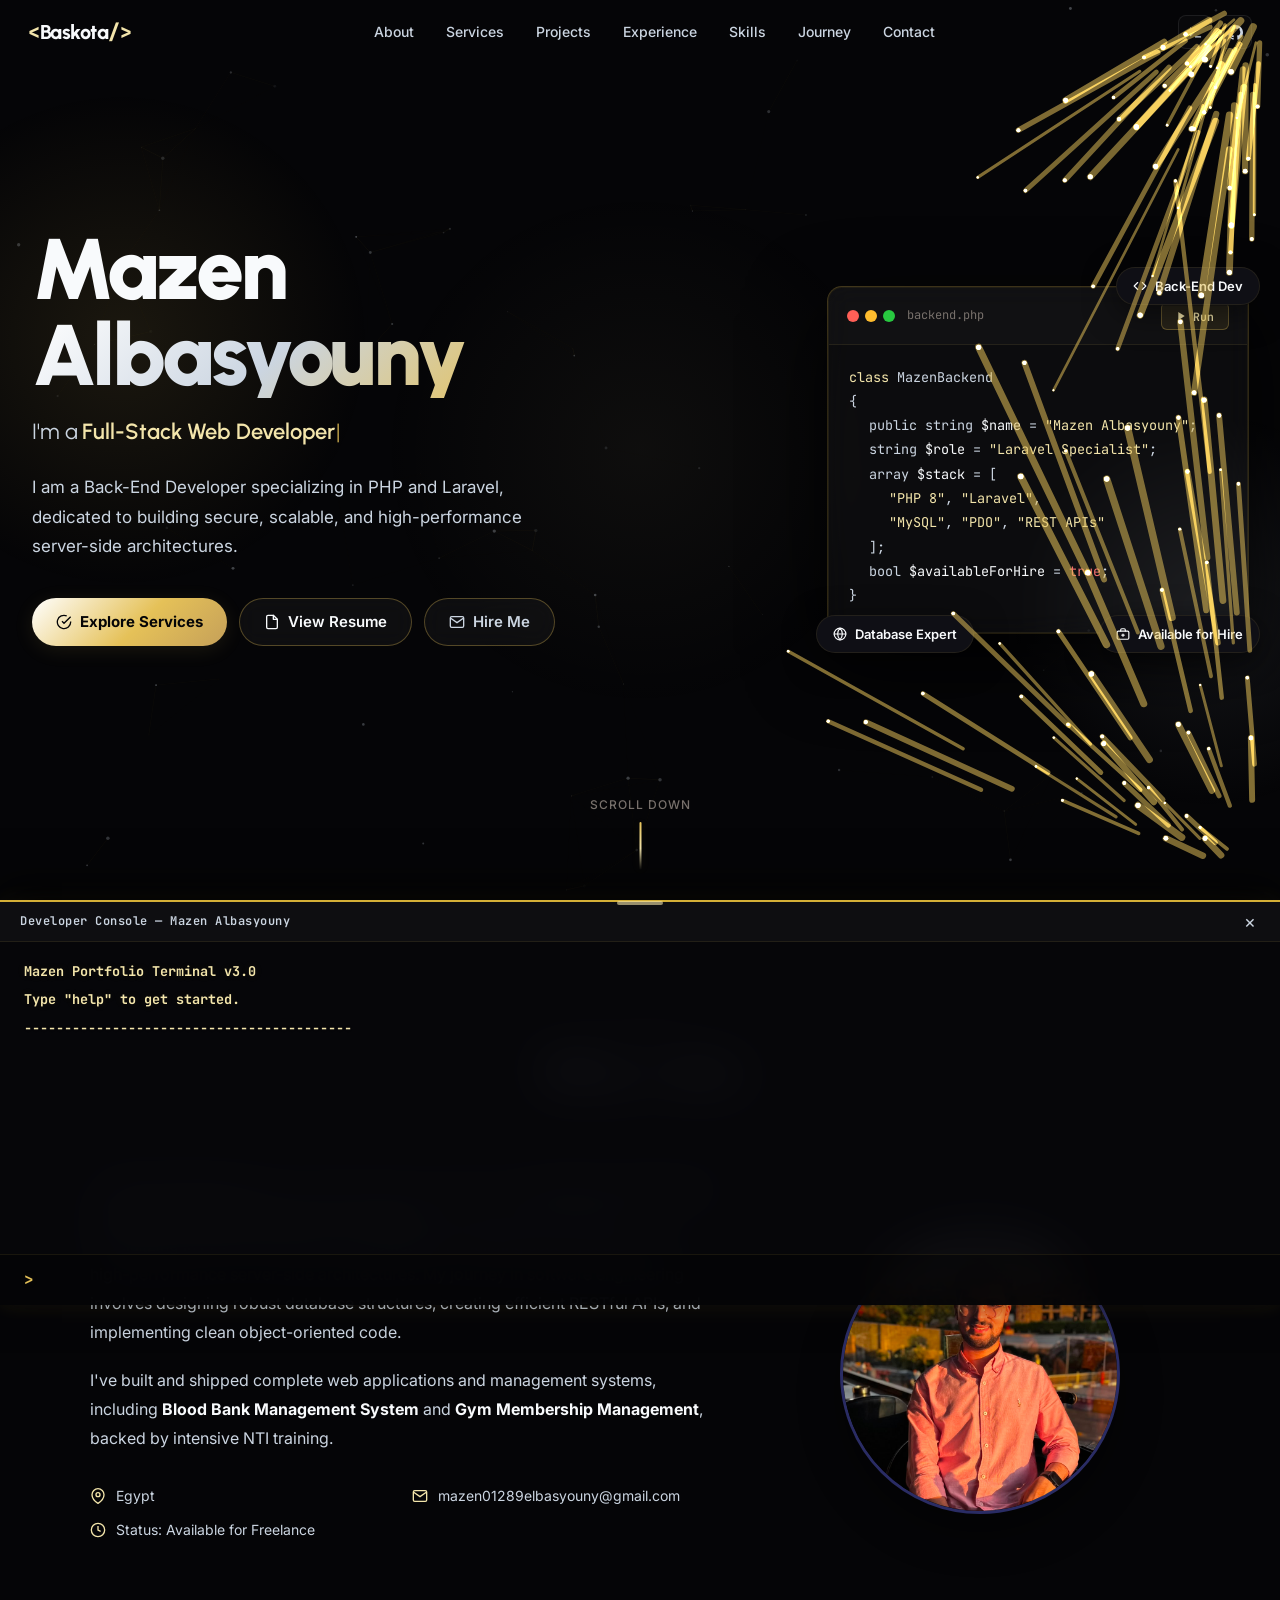
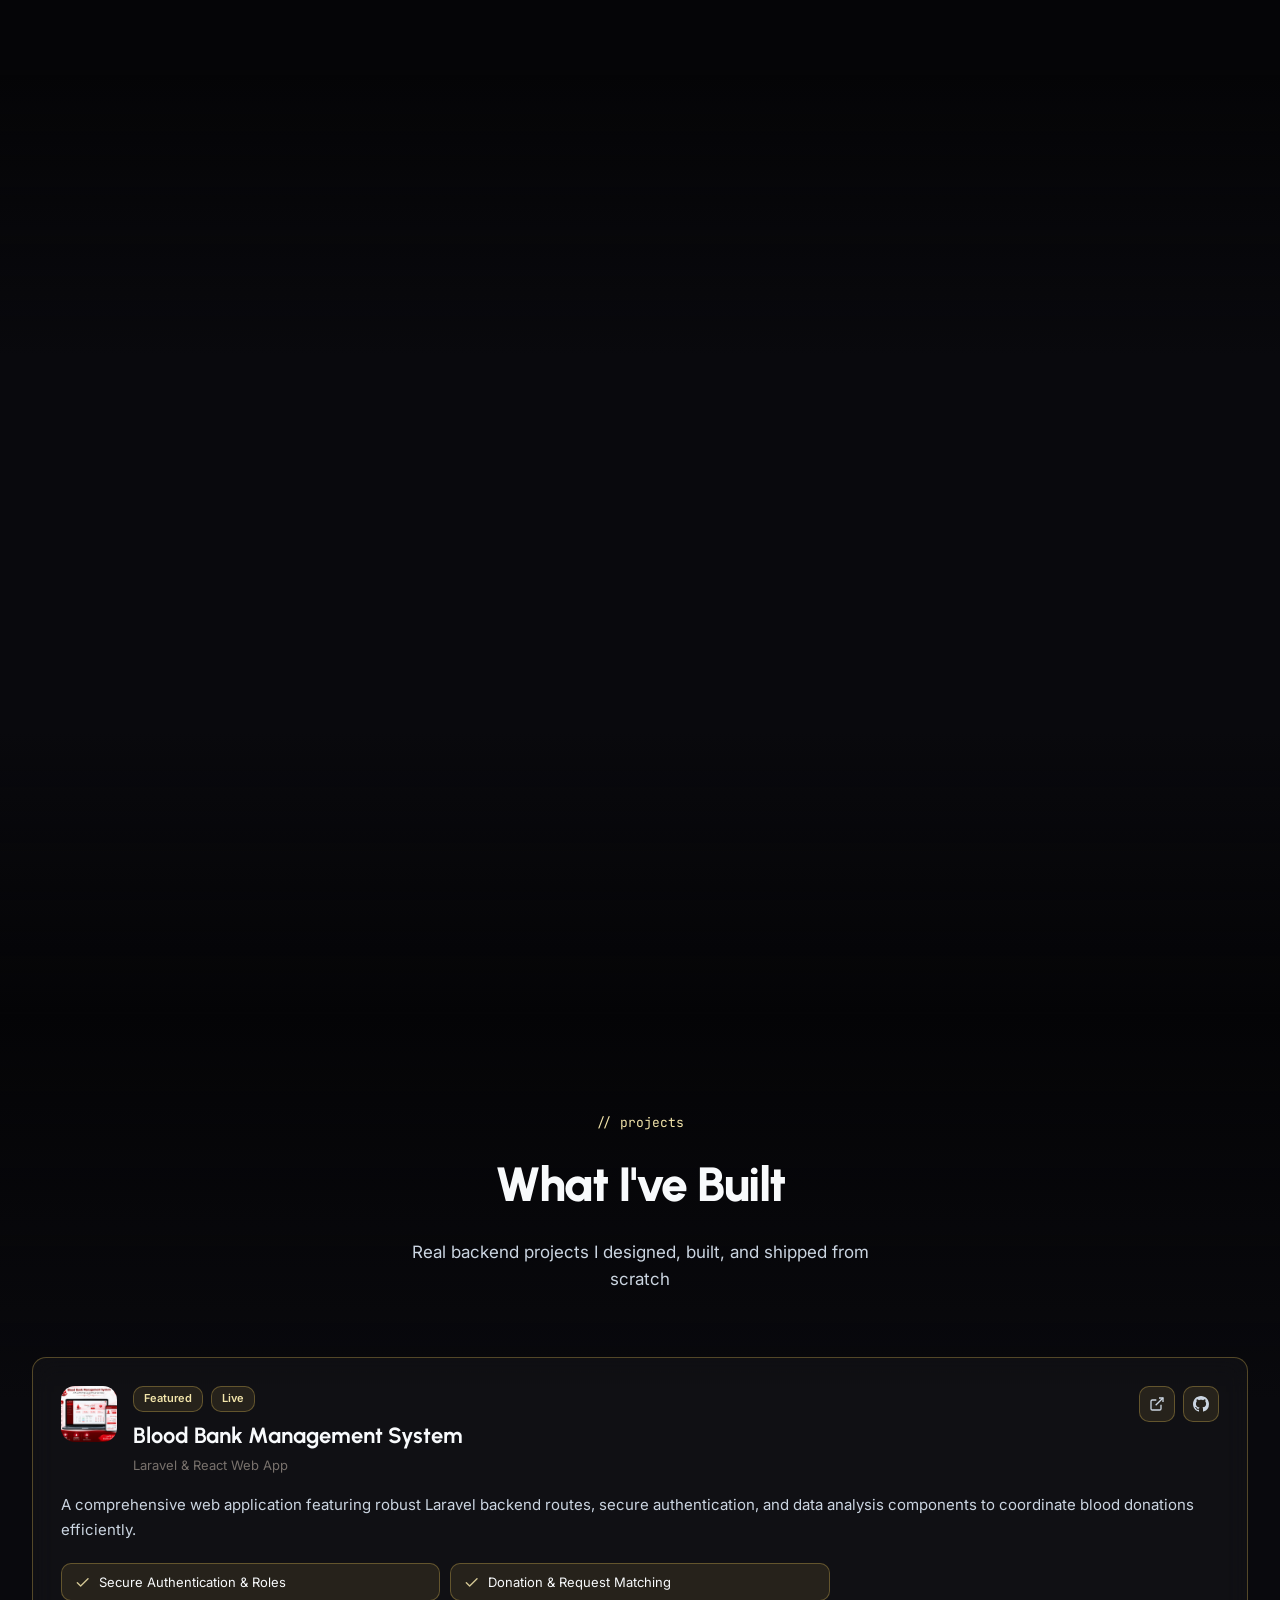
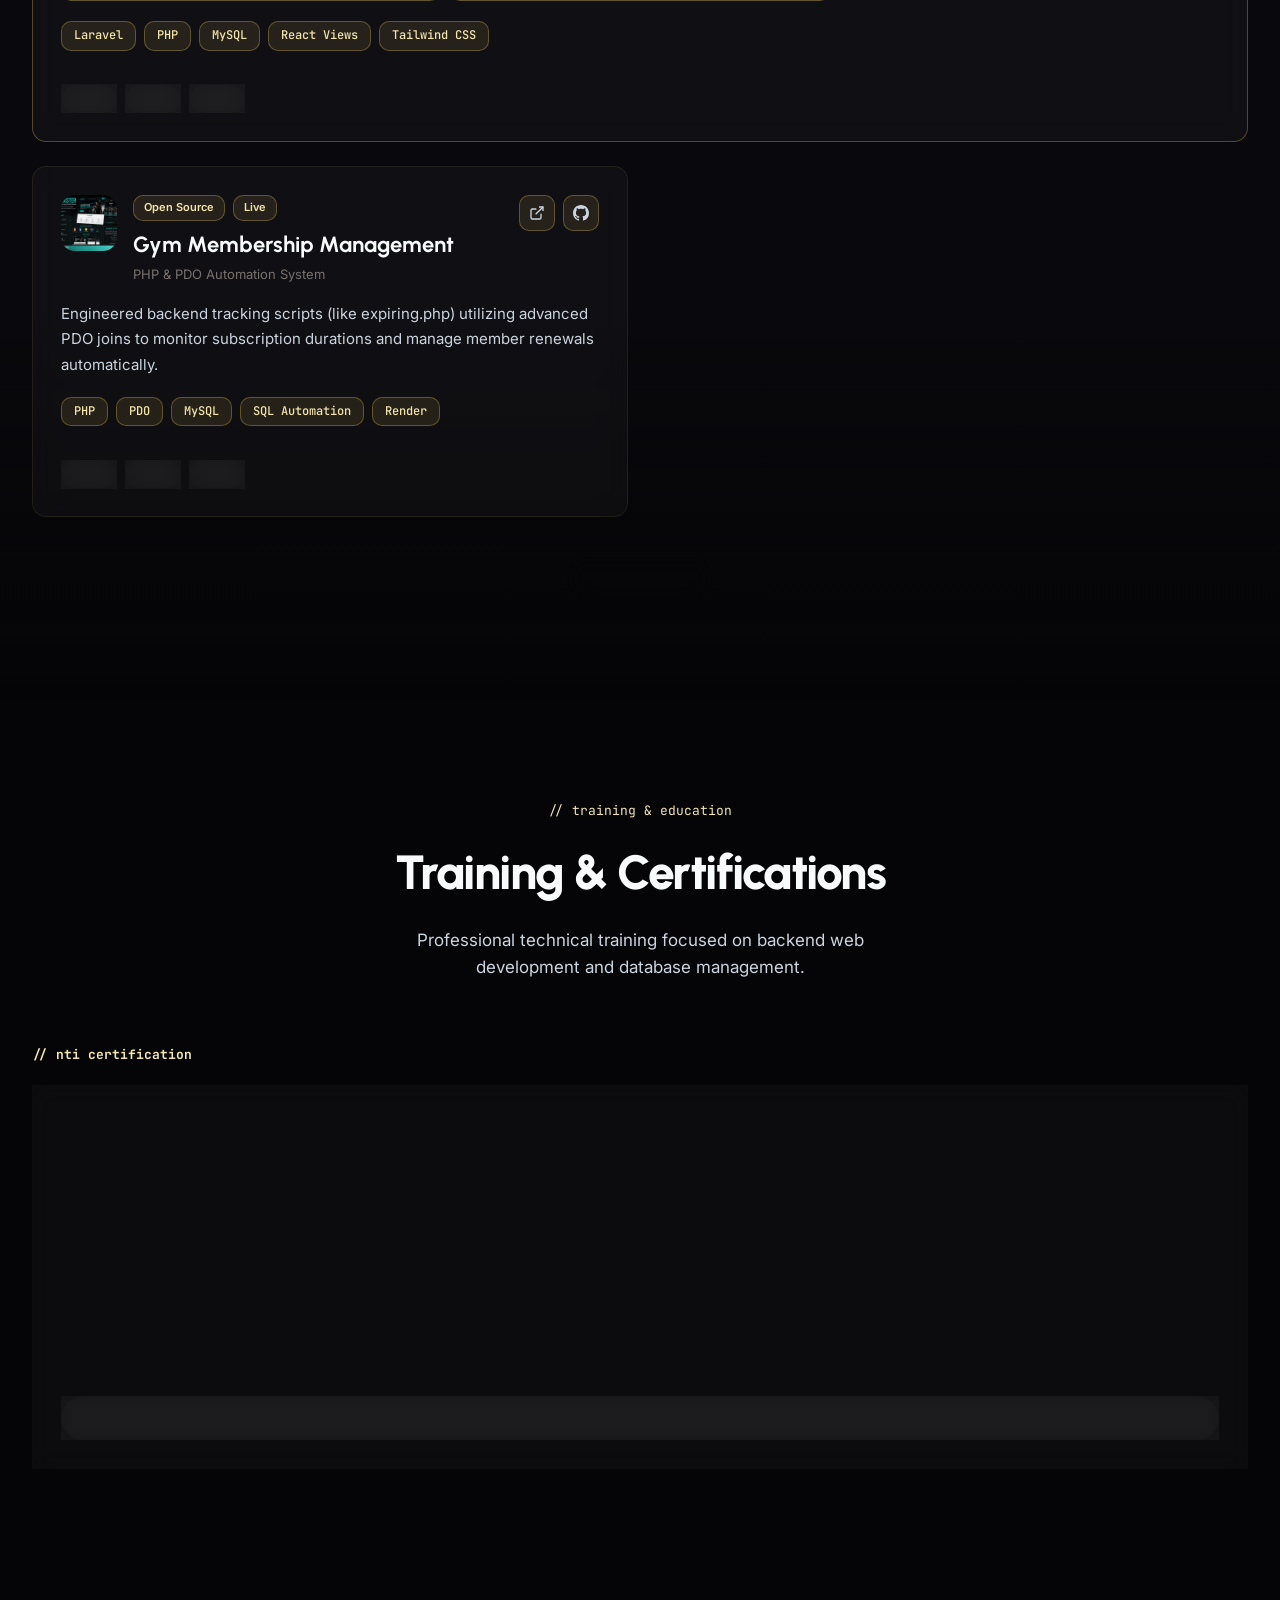
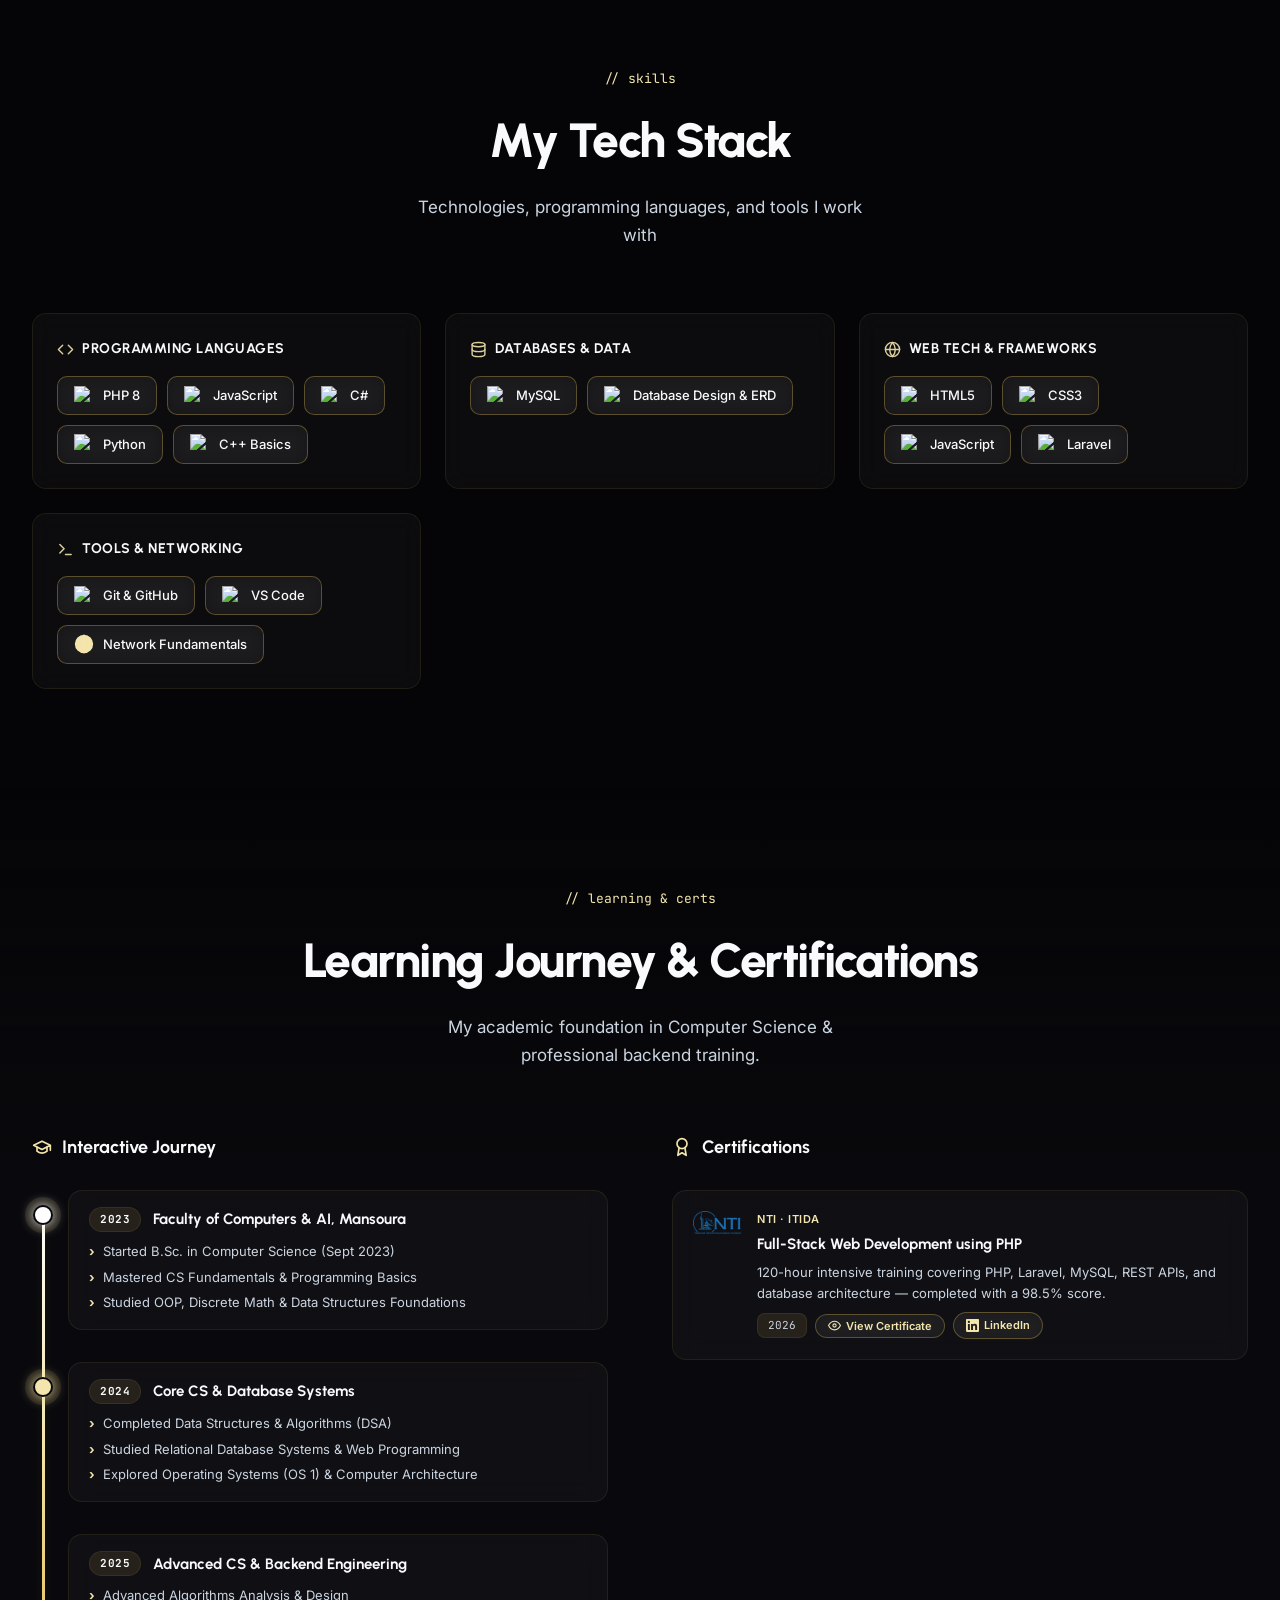
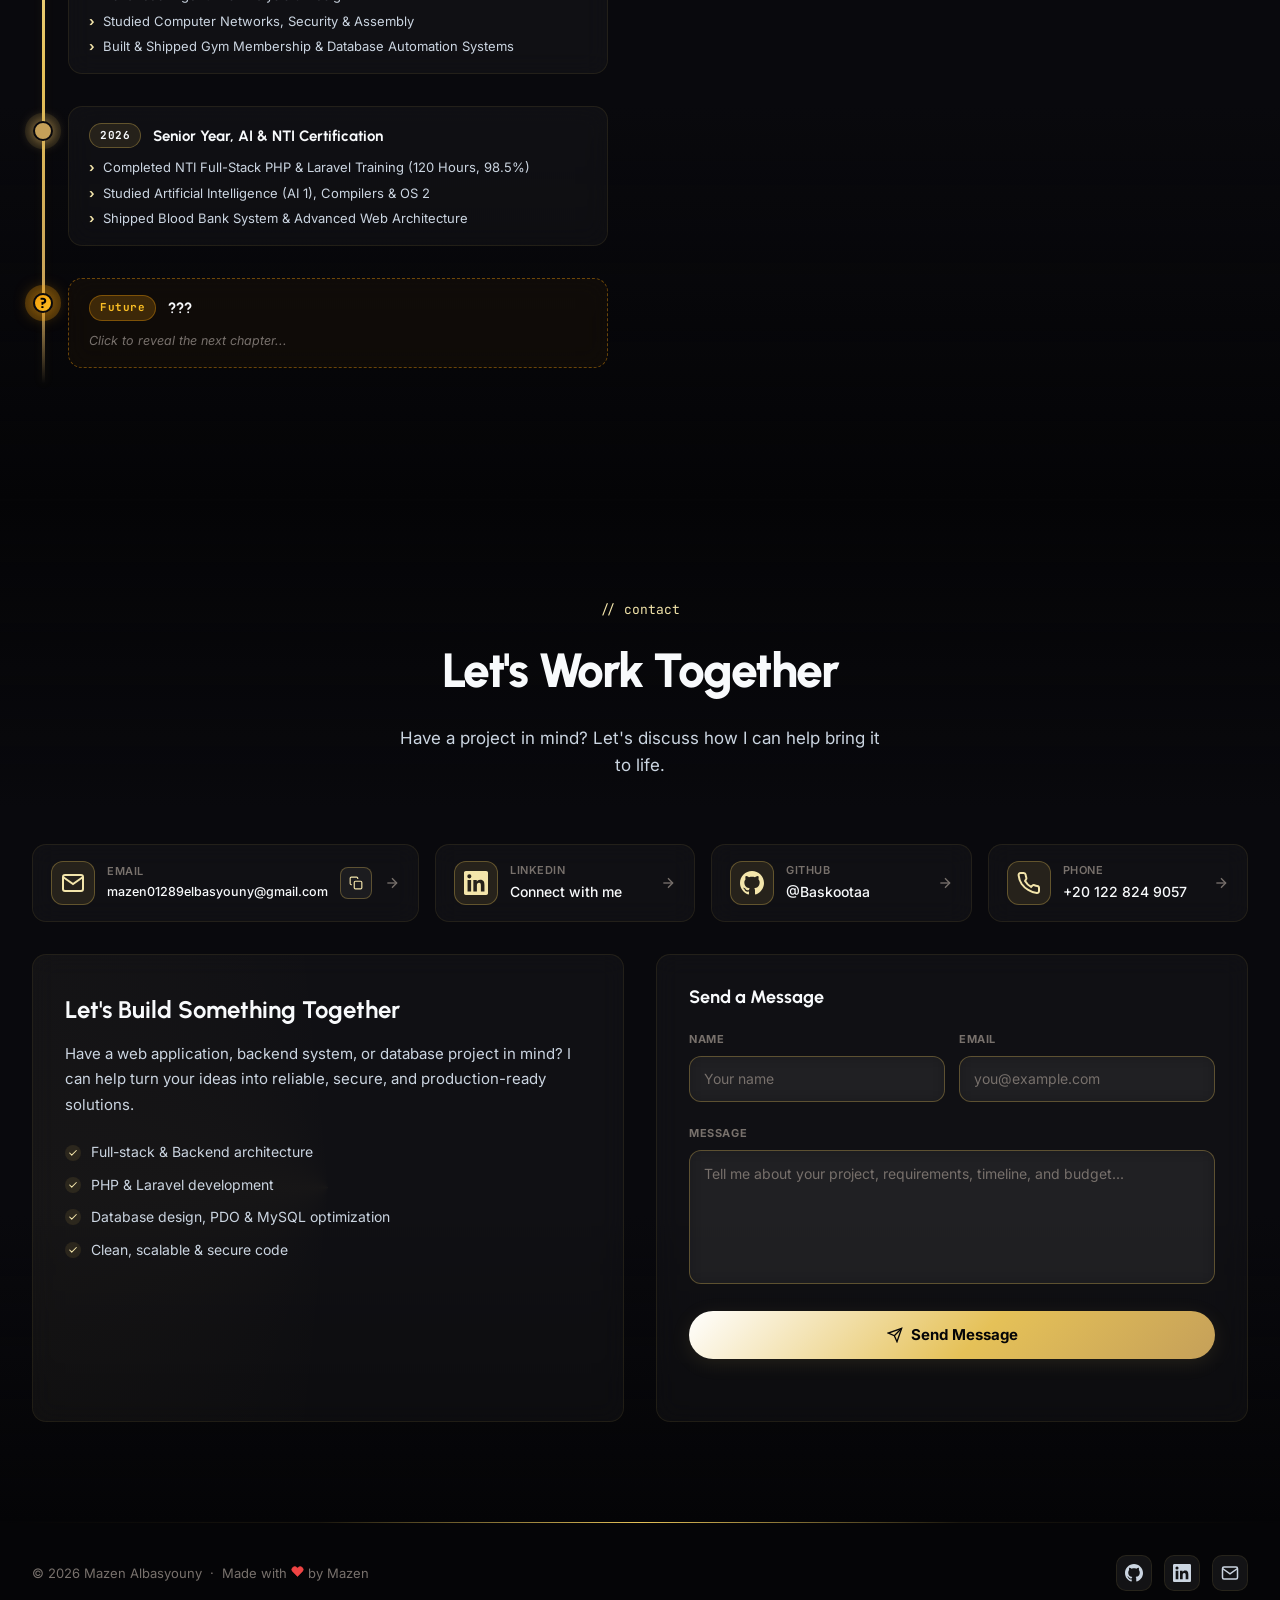
==== index.html @ 89fdd880 "Mazen portfolio deployment ready" ====
<!DOCTYPE html>
<html lang="en" data-theme="platinum-gold">
<head>
  <!-- SVG icon defs (Mazen-style) -->
  <meta charset="UTF-8" />
  <meta name="viewport" content="width=device-width, initial-scale=1.0" />
  <meta name="theme-color" content="#050505" />
  <title>Mazen Albasyouny — Back-End Developer & Laravel Specialist | Portfolio</title>
  <meta name="description" content="Mazen Albasyouny (مأزن البسيوني) — Back-End Software Developer specializing in PHP, Laravel, MySQL, PDO & Database Architecture. Creator of Blood Bank and Gym Membership management systems. Available for freelance & global software engineering roles." />
  <meta name="author" content="Mazen Albasyouny" />
  <meta name="keywords" content="Mazen Albasyouny, Back-End Developer, Laravel Developer, PHP Developer, Best Developer Portfolio, Top Programmer Egypt, Database Architecture, Software Engineer Portfolio, Blood Bank System, Gym Management System, مأزن البسيوني, مطور لاراڤيل, مطور بي إتش بي, أفضل بورتفوليو مطور, Full Stack Developer Portfolio, MySQL Developer, Backend Developer Egypt" />

  <!-- Favicon -->
  <link rel="icon" type="image/svg+xml" href="favicon.svg?v=20260827b" />

  <!-- Canonical -->
  <link rel="canonical" href="https://baskota-dev.vercel.app/" />

  <!-- Sitemap & AI Discovery Standards -->
  <link rel="sitemap" type="application/xml" href="/sitemap.xml" />
  <link rel="alternate" type="text/markdown" href="/llms.txt" title="LLM Summary" />

  <!-- Open Graph -->
  <meta property="og:title" content="Mazen Albasyouny — Back-End Developer & Laravel Specialist | Top Portfolio" />
  <meta property="og:description" content="Mazen Albasyouny — Back-End Developer & Laravel Specialist. Creator of Blood Bank & Gym management backend systems." />
  <meta property="og:type" content="website" />
  <meta property="og:url" content="https://baskota-dev.vercel.app/" />
  <meta property="og:image" content="https://baskota-dev.vercel.app/og-image.png?v=20260827c" />
  <meta property="og:image:width" content="1200" />
  <meta property="og:image:height" content="630" />
  <meta property="og:site_name" content="Mazen Albasyouny Portfolio" />
  <meta property="og:locale" content="en_US" />

  <!-- Twitter Card -->
  <meta name="twitter:card" content="summary_large_image" />
  <meta name="twitter:title" content="Mazen Albasyouny — Back-End Developer & Laravel Specialist" />
  <meta name="twitter:description" content="Mazen Albasyouny — Back-End Developer & Laravel Specialist. Creator of Blood Bank & Gym systems." />
  <meta name="twitter:image" content="https://baskota-dev.vercel.app/og-image.png?v=20260827c" />

  <!-- Rich Machine-Readable JSON-LD Schemas (GEO / AIO Engine for ChatGPT, Claude, Perplexity, Gemini, Google) -->
  <script type="application/ld+json">
  {
    "@context": "https://schema.org",
    "@graph": [
      {
        "@type": "ProfilePage",
        "@id": "https://baskota-dev.vercel.app/#profilepage",
        "url": "https://baskota-dev.vercel.app/",
        "name": "Mazen Albasyouny — Developer Profile & Portfolio",
        "mainEntity": { "@id": "https://baskota-dev.vercel.app/#person" }
      },
      {
        "@type": "Person",
        "@id": "https://baskota-dev.vercel.app/#person",
        "name": "Mazen Albasyouny",
        "alternateName": ["Mazen Albasyouny", "مأزن البسيوني", "مأزن سعد الدين", "Baskootaa"],
        "jobTitle": "Back-End Developer & Laravel Specialist",
        "description": "Back-End Software Developer specializing in PHP, Laravel, MySQL, PDO, and Database Architecture. NTI Graduate.",
        "url": "https://baskota-dev.vercel.app/",
        "image": "https://baskota-dev.vercel.app/og-image.png",
        "email": "mailto:mazen01289elbasyouny@gmail.com",
        "address": { "@type": "PostalAddress", "addressCountry": "EG", "addressLocality": "Egypt" },
        "knowsAbout": [
          "Back-End Web Development", "PHP", "Laravel", "MySQL", "PDO", "Database Design & ERD", "RESTful APIs", "Software Architecture"
        ],
        "sameAs": [
          "https://github.com/Baskootaa",
          "https://www.linkedin.com/in/mazen-albasyouny"
        ]
      },
      {
        "@type": "WebSite",
        "@id": "https://baskota-dev.vercel.app/#website",
        "url": "https://baskota-dev.vercel.app/",
        "name": "Mazen Albasyouny — Back-End Developer Portfolio",
        "alternateName": ["Best Back-End Developer Portfolio", "أفضل بورتفوليو مطور خلفيات"],
        "publisher": { "@id": "https://baskota-dev.vercel.app/#person" },
        "inLanguage": ["en", "ar"]
      }
    ]
  }
  </script>

  <link rel="preconnect" href="https://fonts.googleapis.com" />
  <link rel="preconnect" href="https://fonts.gstatic.com" crossorigin />
  <link href="https://fonts.googleapis.com/css2?family=Alexandria:wght@500;600;700&family=Chakra+Petch:wght@500;600;700&family=Cinzel:wght@600;700;800&family=Cormorant+Garamond:wght@600;700&family=Fira+Code:wght@400;600;700&family=IBM+Plex+Sans+Arabic:wght@400;500;600;700&family=Inter:wght@400;500;600;700&family=JetBrains+Mono:wght@400;500;600&family=Manrope:wght@400;500;600;700&family=Outfit:wght@400;600;700&family=Pixelify+Sans:wght@600;700&family=Plus+Jakarta+Sans:ital,wght@0,300..800;1,300..800&family=Rajdhani:wght@500;600;700&family=Sora:wght@300;400;600;700&family=Source+Code+Pro:wght@400;500;600;700&family=Space+Grotesk:wght@400;500;600;700&family=Space+Mono:wght@400;700&family=Urbanist:wght@500;600;700;800&display=swap" rel="stylesheet" />
  <!-- ── Stylesheets (order matters for the cascade) ── -->
  <link rel="stylesheet" href="css/base.css?v=20260827g" />
  <link rel="stylesheet" href="css/navigation.css?v=20260827" />
  <link rel="stylesheet" href="css/hero.css?v=20260827g" />
  <link rel="stylesheet" href="css/sections.css?v=20260827f" />
  <link rel="stylesheet" href="css/about.css?v=20260827" />
  <link rel="stylesheet" href="css/skills.css?v=20260827f" />
  <link rel="stylesheet" href="css/projects.css?v=20260827f" />
  <link rel="stylesheet" href="css/education.css?v=20260827c" />
  <link rel="stylesheet" href="css/contact.css?v=20260827" />
  <link rel="stylesheet" href="css/footer.css?v=20260827" />
  <link rel="stylesheet" href="css/responsive.css?v=20260827" />
  <link rel="stylesheet" href="css/effects-ui.css?v=20260827g" />
  <link rel="stylesheet" href="css/effects-hacker.css?v=20260827" />
  <link rel="stylesheet" href="css/effects-eggs.css?v=20260827" />
  <!-- os-apps.css & os-games.css are lazy-loaded by js/os-loader.js on first OS launch -->

  <link rel="stylesheet" href="css/command-palette.css?v=20260827" />
  <link rel="stylesheet" href="css/reactions.css?v=20260827" />
  <link rel="stylesheet" href="css/github.css?v=20260827" />
  <link rel="stylesheet" href="css/devtools-easter-egg.css?v=20260827b" />
  <link rel="stylesheet" href="css/cert-lightbox.css?v=20260827" />
  <link rel="stylesheet" href="css/theme-switcher.css?v=20260827d" />
  <script src="js/theme-switcher.js?v=20260827g"></script>
</head>
<body>

  <!-- Particle Canvas -->
  <canvas id="particles"></canvas>

  <!-- Mouse Glow -->
  <div class="mouse-glow" id="mouseGlow"></div>

  <!-- ── NAVIGATION ── -->
  <nav id="navbar">
    <div class="nav-inner">
      <a href="#home" class="nav-logo">
        <span class="logo-bracket">&lt;</span>Baskota<span class="logo-bracket">/&gt;</span>
      </a>
      <ul class="nav-links">
        <span class="nav-pill" id="navPill"></span>
        <li><a href="#about" class="nav-link">About</a></li>
        <li><a href="#services" class="nav-link">Services</a></li>
        <li><a href="#projects" class="nav-link">Projects</a></li>
        <li><a href="#experience" class="nav-link">Experience</a></li>
        <li><a href="#skills" class="nav-link">Skills</a></li>
        <li><a href="#education" class="nav-link">Journey</a></li>
        <li><a href="#contact" class="nav-link">Contact</a></li>
      </ul>
      
      <div class="nav-right">
        <div class="dev-tools-dropdown" id="devToolsDropdown">
          <button class="dev-tools-btn" id="devToolsBtn" title="Developer Tools" aria-label="Developer Tools">
            <svg width="15" height="15" viewBox="0 0 24 24" fill="none" stroke="currentColor" stroke-width="2" stroke-linecap="round" stroke-linejoin="round"><polyline points="4 17 10 11 4 5"/><line x1="12" y1="19" x2="20" y2="19"/></svg>
          </button>
          <div class="dev-tools-menu" id="devToolsMenu">
            <button class="dev-tools-item" id="cmdkDropdownToggle">
              <svg width="13" height="13" viewBox="0 0 24 24" fill="none" stroke="currentColor" stroke-width="2" stroke-linecap="round" stroke-linejoin="round"><circle cx="11" cy="11" r="8"/><line x1="21" y1="21" x2="16.65" y2="16.65"/></svg>
              Command Palette
              <span class="dev-tools-item-hint">Ctrl K</span>
            </button>
            <button class="dev-tools-item" id="terminalToggle">
              <svg width="13" height="13" viewBox="0 0 24 24" fill="none" stroke="currentColor" stroke-width="2" stroke-linecap="round" stroke-linejoin="round"><polyline points="4 17 10 11 4 5"/><line x1="12" y1="19" x2="20" y2="19"/></svg>
              Terminal
            </button>
            <button class="dev-tools-item" id="matrixToggle">
              <span class="hacker-icon" style="font-size:13px;line-height:1;">☠</span>
              <span class="hacker-label">Hacker Mode</span>
            </button>
          </div>
        </div>

        

        <a href="https://github.com/Baskootaa" target="_blank" class="nav-cta" id="nav-cta-btn" title="GitHub" aria-label="GitHub">
          <svg width="15" height="15" viewBox="0 0 24 24" fill="currentColor"><path d="M12 0c-6.626 0-12 5.373-12 12 0 5.302 3.438 9.8 8.207 11.387.599.111.793-.261.793-.577v-2.234c-3.338.726-4.033-1.416-4.033-1.416-.546-1.387-1.333-1.756-1.333-1.756-1.089-.745.083-.729.083-.729 1.205.084 1.839 1.237 1.839 1.237 1.07 1.834 2.807 1.304 3.492.997.107-.775.418-1.305.762-1.604-2.665-.305-5.467-1.334-5.467-5.931 0-1.311.469-2.381 1.236-3.221-.124-.303-.535-1.524.117-3.176 0 0 1.008-.322 3.301 1.23.957-.266 1.983-.399 3.003-.404 1.02.005 2.047.138 3.006.404 2.291-1.552 3.297-1.23 3.297-1.23.653 1.653.242 2.874.118 3.176.77.84 1.235 1.911 1.235 3.221 0 4.609-2.807 5.624-5.479 5.921.43.372.823 1.102.823 2.222v3.293c0 .319.192.694.801.576 4.765-1.589 8.199-6.086 8.199-11.386 0-6.627-5.373-12-12-12z"/></svg>
        </a>

        <button class="nav-hamburger" id="hamburger" aria-label="Toggle menu">
          <span></span><span></span><span></span>
        </button>
      </div>
    </div>
    <div class="nav-mobile" id="navMobile">
      <span class="nav-mobile-group">Navigate</span>
      <a href="#about" class="nav-mobile-link">About</a>
      <a href="#services" class="nav-mobile-link">Services</a>
      <a href="#projects" class="nav-mobile-link">Projects</a>
      <a href="#experience" class="nav-mobile-link">Experience</a>
      <a href="#skills" class="nav-mobile-link">Skills</a>
      <a href="#education" class="nav-mobile-link">Journey</a>
      <a href="#contact" class="nav-mobile-link">Contact</a>

      <span class="nav-mobile-group">Developer Tools</span>
      <a href="#" class="nav-mobile-link" id="mobileCmdkToggle">Command Palette</a>
      <a href="#" class="nav-mobile-link" id="mobileTerminalToggle">Terminal Console</a>
      <button class="nav-mobile-link nav-mobile-hacker" id="mobileMatrixToggle">
        <span style="font-size:14px;line-height:1;">☠</span>
        <span class="mobile-hacker-label">Hacker Mode</span>
      </button>
    </div>
  </nav>

 <!-- ── HERO ── -->
  <section id="home" class="hero">
    <div class="hero-content">
      <h1 class="hero-name reveal-up" data-delay="100" data-text="Mazen Albasyouny">
        <span class="name-first">Mazen</span>
        <span class="name-last">Albasyouny</span>
      </h1>
      <div class="hero-title reveal-up" data-delay="200">
        <span class="title-static">I'm a </span>
        <span class="title-dynamic-wrap">
          <span class="title-dynamic" id="dynamicTitle"></span>
          <span class="title-cursor">|</span>
        </span>
      </div>
      <p class="hero-desc hero-desc-full reveal-up" data-delay="300">
        I am a Back-End Developer specializing in PHP and Laravel, dedicated to building secure, scalable, and high-performance server-side architectures.
      </p>
      <p class="hero-desc hero-desc-short reveal-up" data-delay="300">
        Back-End Developer &amp; Laravel Specialist. Building robust database structures, efficient RESTful APIs, and clean backend logic.
      </p>
      <div class="hero-actions reveal-up" data-delay="400">
        <a href="#services" class="btn btn-primary" id="view-work-btn">
          <svg width="16" height="16" viewBox="0 0 24 24" fill="none" stroke="currentColor" stroke-width="2"><path d="M22 11.08V12a10 10 0 1 1-5.93-9.14"/><polyline points="22 4 12 14.01 9 11.01"/></svg>
          Explore Services
        </a>
        <a href="Mazen_Albasyouny_CV_Readable.pdf" target="_blank" class="btn btn-secondary" id="download-cv-btn">
          <svg width="16" height="16" viewBox="0 0 24 24" fill="none" stroke="currentColor" stroke-width="2" stroke-linecap="round" stroke-linejoin="round"><path d="M14 2H6a2 2 0 0 0-2 2v16a2 2 0 0 0 2 2h12a2 2 0 0 0 2-2V8z"/><polyline points="14 2 14 8 20 8"/></svg>
          View Resume
        </a>
        <a href="mailto:mazen01289elbasyouny@gmail.com" target="_blank" rel="noopener" class="btn btn-ghost" id="contact-me-btn">
          <svg width="16" height="16" viewBox="0 0 24 24" fill="none" stroke="currentColor" stroke-width="2"><path d="M4 4h16c1.1 0 2 .9 2 2v12c0 1.1-.9 2-2 2H4c-1.1 0-2-.9-2-2V6c0-1.1.9-2 2-2z"/><polyline points="22,6 12,13 2,6"/></svg>
          Hire Me
        </a>
      </div>

    </div>
    <div class="hero-visual reveal-right" data-delay="200">
      <div class="code-card">
        <div class="code-header">
          <div class="code-dots">
            <span class="dot dot-red"></span>
            <span class="dot dot-yellow"></span>
            <span class="dot dot-green"></span>
          </div>
          <span class="code-filename">backend.php</span>
          <button class="code-run-btn" id="run-code-btn" title="Run Code" aria-label="Run Code">
            <span class="btn-state state-run">
              <svg width="11" height="11" viewBox="0 0 24 24" fill="currentColor"><polygon points="5 3 19 12 5 21 5 3"/></svg>
              <span>Run</span>
            </span>
            <span class="btn-state state-stop">
              <svg width="11" height="11" viewBox="0 0 24 24" fill="currentColor"><rect x="4" y="4" width="16" height="16" rx="2"/></svg>
              <span>Stop</span>
            </span>

          </button>
        </div>
        <div class="code-body" id="codeBody">
          <div class="code-line"><span class="c-kw">class</span> <span class="c-cl">MazenBackend</span></div>
          <div class="code-line"><span class="c-br">{</span></div>
          <div class="code-line indent"><span class="c-prop">public string</span> $name <span class="c-op">=</span> <span class="c-str">"Mazen Albasyouny"</span><span class="c-semi">;</span></div>
          <div class="code-line indent"><span class="c-prop">string</span> $role <span class="c-op">=</span> <span class="c-str">"Laravel Specialist"</span><span class="c-semi">;</span></div>
          <div class="code-line indent"><span class="c-prop">array</span> $stack <span class="c-op">=</span> <span class="c-br">[</span></div>
          <div class="code-line indent2"><span class="c-str">"PHP 8"</span><span class="c-semi">,</span> <span class="c-str">"Laravel"</span><span class="c-semi">,</span></div>
          <div class="code-line indent2"><span class="c-str">"MySQL"</span><span class="c-semi">,</span> <span class="c-str">"PDO"</span><span class="c-semi">,</span> <span class="c-str">"REST APIs"</span></div>
          <div class="code-line indent"><span class="c-br">]</span><span class="c-semi">;</span></div>
          <div class="code-line indent"><span class="c-prop">bool</span> $availableForHire <span class="c-op">=</span> <span class="c-bool">true</span><span class="c-semi">;</span></div>
          <div class="code-line"><span class="c-br">}</span></div>
        </div>
        <!-- Console Output Window -->
        <div class="console-output" id="consoleOutput">
          <div class="console-title">
            <span>Terminal — Output</span>
            <button class="console-close-btn" id="close-console-btn" title="Close Terminal">×</button>
          </div>
          <div class="console-body" id="consoleBody">
            <div class="console-line prompt">> php artisan serve</div>
            <div class="console-line compilation">Laravel development server started.</div>
            <div class="console-line divider">-----------------------------------------</div>
            <div class="console-line info-title">Mazen Albasyouny Profile Loaded:</div>
            <div class="console-line">Name   : Mazen Albasyouny</div>
            <div class="console-line">Role   : Back-End &amp; Laravel Developer</div>
            <div class="console-line">Stack  : PHP, Laravel, MySQL &amp; PDO</div>
            <div class="console-line">Status : Open for Freelance &amp; Roles!</div>
            <div class="console-line divider">-----------------------------------------</div>
          </div>
        </div>
      </div>
      <div class="floating-badge badge-1">
        <svg class="fb-icon" width="14" height="14" viewBox="0 0 24 24" fill="none" stroke="currentColor" stroke-width="2" stroke-linecap="round" stroke-linejoin="round"><polyline points="16 18 22 12 16 6"/><polyline points="8 6 2 12 8 18"/></svg>
        <span>Back-End Dev</span>
      </div>
      <div class="floating-badge badge-2">
        <svg class="fb-icon" width="14" height="14" viewBox="0 0 24 24" fill="none" stroke="currentColor" stroke-width="2" stroke-linecap="round" stroke-linejoin="round"><circle cx="12" cy="12" r="10"/><line x1="2" y1="12" x2="22" y2="12"/><path d="M12 2a15.3 15.3 0 0 1 4 10 15.3 15.3 0 0 1-4 10 15.3 15.3 0 0 1-4-10 15.3 15.3 0 0 1 4-10z"/></svg>
        <span>Database Expert</span>
      </div>
      <div class="floating-badge badge-3">
        <svg class="fb-icon" width="14" height="14" viewBox="0 0 24 24" fill="none" stroke="currentColor" stroke-width="2" stroke-linecap="round" stroke-linejoin="round"><rect x="2" y="7" width="20" height="14" rx="2"/><path d="M16 7V5a2 2 0 0 0-2-2h-4a2 2 0 0 0-2 2v2"/><line x1="12" y1="12" x2="12" y2="16"/><line x1="10" y1="14" x2="14" y2="14"/></svg>
        <span>Available for Hire</span>
      </div>
    </div>

    <a href="#about" class="scroll-indicator">
      <span>Scroll Down</span>
      <div class="scroll-line"></div>
    </a>
  </section>

  <!-- ── ABOUT ── -->
  <section id="about" class="section">
    <div class="container">
      <div class="section-header reveal-up">
        <span class="section-tag">// about me</span>
        <h2 class="section-title">Who I Am</h2>
      </div>
      <div class="about-grid">
        <div class="about-text reveal-left">
          <p class="about-para">
            I'm <strong>Mazen Albasyouny</strong>, a Computer Science student at the <strong>Faculty of Computers & Information Sciences, Mansoura University</strong>, and a Back-End Developer specializing in PHP and Laravel. I am dedicated to building secure, scalable, and high-performance server-side architectures. My journey in software engineering involves designing robust database structures, creating efficient RESTful APIs, and implementing clean object-oriented code.
          </p>
          <p class="about-para">
            I've built and shipped complete web applications and management systems, including <a href="#projects" class="hero-link"><strong>Blood Bank Management System</strong></a> and <a href="#projects" class="hero-link"><strong>Gym Membership Management</strong></a>, backed by intensive NTI training.
          </p>
          <div class="about-info-grid">
            <div class="info-item">
              <svg width="16" height="16" viewBox="0 0 24 24" fill="none" stroke="currentColor" stroke-width="2"><path d="M21 10c0 7-9 13-9 13s-9-6-9-13a9 9 0 0 1 18 0z"/><circle cx="12" cy="10" r="3"/></svg>
              Egypt
            </div>
            <a href="mailto:mazen01289elbasyouny@gmail.com" class="info-item" target="_blank" rel="noopener">
              <svg width="16" height="16" viewBox="0 0 24 24" fill="none" stroke="currentColor" stroke-width="2"><path d="M4 4h16c1.1 0 2 .9 2 2v12c0 1.1-.9 2-2 2H4c-1.1 0-2-.9-2-2V6c0-1.1.9-2 2-2z"/><polyline points="22,6 12,13 2,6"/></svg>
              mazen01289elbasyouny@gmail.com
            </a>
            <div class="info-item">
              <svg width="16" height="16" viewBox="0 0 24 24" fill="none" stroke="currentColor" stroke-width="2"><circle cx="12" cy="12" r="10"/><polyline points="12 6 12 12 16 14"/></svg>
              Status: Available for Freelance
            </div>
          </div>
        </div>

        <div class="about-visual reveal-right">
          <div class="about-img-wrapper">
            <img src="icons/mazen_photo.jpg" alt="Mazen Albasyouny" />
          </div>
        </div>
      </div>
    </div>
  </section>

  <!-- ── SERVICES ── -->
  <section id="services" class="section section-alt">
    <div class="container">
      <div class="section-header reveal-up">
        <span class="section-tag">// services</span>
        <h2 class="section-title">Services Offered</h2>
        <p class="section-desc">I build robust backends, database architectures, and web applications that solve real business needs.</p>
      </div>
      <div class="services-grid reveal-up">

        <!-- Service 1: Back-End Web Development -->
        <div class="service-card">
          <div class="project-glow"></div>
          <div class="service-icon-wrap">
            <svg width="26" height="26" viewBox="0 0 24 24" fill="none" stroke="currentColor" stroke-width="2" stroke-linecap="round" stroke-linejoin="round"><rect x="2" y="3" width="20" height="14" rx="2"/><line x1="8" y1="21" x2="16" y2="21"/><line x1="12" y1="17" x2="12" y2="21"/></svg>
          </div>
          <h3 class="service-title">Back-End Web Development</h3>
          <p class="service-desc">I build complete server-side applications using PHP and Laravel, focused on security, data integrity, and high performance.</p>
          <ul class="service-features">
            <li class="sf-item"><svg class="sf-icon" width="15" height="15" viewBox="0 0 24 24" fill="none" stroke="currentColor" stroke-width="3"><polyline points="20 6 9 17 4 12"/></svg> Laravel backend architecture</li>
            <li class="sf-item"><svg class="sf-icon" width="15" height="15" viewBox="0 0 24 24" fill="none" stroke="currentColor" stroke-width="3"><polyline points="20 6 9 17 4 12"/></svg> Admin dashboards &amp; management systems</li>
            <li class="sf-item"><svg class="sf-icon" width="15" height="15" viewBox="0 0 24 24" fill="none" stroke="currentColor" stroke-width="3"><polyline points="20 6 9 17 4 12"/></svg> Database design, ERD &amp; optimization</li>
            <li class="sf-item"><svg class="sf-icon" width="15" height="15" viewBox="0 0 24 24" fill="none" stroke="currentColor" stroke-width="3"><polyline points="20 6 9 17 4 12"/></svg> Secure authentication &amp; middleware</li>
          </ul>
          <div class="service-tags">
            <span class="tech-tag">PHP</span>
            <span class="tech-tag">Laravel</span>
            <span class="tech-tag">MySQL</span>
            <span class="tech-tag">PDO</span>
          </div>
          <a href="#contact" class="service-cta-btn">
            Request Web Development →
          </a>
        </div>

        <!-- Service 2: Database & REST APIs -->
        <div class="service-card">
          <div class="project-glow"></div>
          <div class="service-icon-wrap">
            <svg width="26" height="26" viewBox="0 0 24 24" fill="none" stroke="currentColor" stroke-width="2" stroke-linecap="round" stroke-linejoin="round"><path d="M4 6h16M4 12h16M4 18h7"/><circle cx="19" cy="18" r="3"/><path d="m21.5 20.5-1.5-1.5"/></svg>
          </div>
          <h3 class="service-title">Database &amp; REST API Development</h3>
          <p class="service-desc">I design optimized relational database schemas and reliable RESTful APIs to handle complex data logic and application communication.</p>
          <ul class="service-features">
            <li class="sf-item"><svg class="sf-icon" width="15" height="15" viewBox="0 0 24 24" fill="none" stroke="currentColor" stroke-width="3"><polyline points="20 6 9 17 4 12"/></svg> RESTful API engineering</li>
            <li class="sf-item"><svg class="sf-icon" width="15" height="15" viewBox="0 0 24 24" fill="none" stroke="currentColor" stroke-width="3"><polyline points="20 6 9 17 4 12"/></svg> Advanced PDO &amp; SQL queries</li>
            <li class="sf-item"><svg class="sf-icon" width="15" height="15" viewBox="0 0 24 24" fill="none" stroke="currentColor" stroke-width="3"><polyline points="20 6 9 17 4 12"/></svg> Subscription &amp; automation scripts</li>
            <li class="sf-item"><svg class="sf-icon" width="15" height="15" viewBox="0 0 24 24" fill="none" stroke="currentColor" stroke-width="3"><polyline points="20 6 9 17 4 12"/></svg> Database optimization &amp; indexing</li>
          </ul>
          <div class="service-tags">
            <span class="tech-tag">MySQL</span>
            <span class="tech-tag">PDO</span>
            <span class="tech-tag">REST API</span>
            <span class="tech-tag">SQL</span>
          </div>
          <a href="#contact" class="service-cta-btn">
            Request Backend Development →
          </a>
        </div>

        <!-- Service 4: Database Design & Integration -->
        <div class="service-card">
          <div class="project-glow"></div>
          <div class="service-icon-wrap">
            <svg width="26" height="26" viewBox="0 0 24 24" fill="none" stroke="currentColor" stroke-width="2" stroke-linecap="round" stroke-linejoin="round"><ellipse cx="12" cy="5" rx="9" ry="3"/><path d="M21 12c0 1.66-4 3-9 3s-9-1.34-9-3"/><path d="M3 5v14c0 1.66 4 3 9 3s9-1.34 9-3V5"/></svg>
          </div>
          <h3 class="service-title">Database Design &amp; Optimization</h3>
          <p class="service-desc">I design robust database architectures, write optimized queries, and manage relational data systems securely.</p>
          <ul class="service-features">
            <li class="sf-item"><svg class="sf-icon" width="15" height="15" viewBox="0 0 24 24" fill="none" stroke="currentColor" stroke-width="3"><polyline points="20 6 9 17 4 12"/></svg> Relational database design &amp; ERD</li>
            <li class="sf-item"><svg class="sf-icon" width="15" height="15" viewBox="0 0 24 24" fill="none" stroke="currentColor" stroke-width="3"><polyline points="20 6 9 17 4 12"/></svg> MySQL &amp; Advanced PDO joins</li>
            <li class="sf-item"><svg class="sf-icon" width="15" height="15" viewBox="0 0 24 24" fill="none" stroke="currentColor" stroke-width="3"><polyline points="20 6 9 17 4 12"/></svg> Subscription tracking &amp; automation</li>
            <li class="sf-item"><svg class="sf-icon" width="15" height="15" viewBox="0 0 24 24" fill="none" stroke="currentColor" stroke-width="3"><polyline points="20 6 9 17 4 12"/></svg> Secure credential hashing &amp; storage</li>
          </ul>
          <div class="service-tags">
            <span class="tech-tag">MySQL</span>
            <span class="tech-tag">PDO</span>
            <span class="tech-tag">SQL</span>
          </div>
          <a href="#contact" class="service-cta-btn">
            Request Integration →
          </a>
        </div>

      </div>
    </div>
  </section>

  <!-- ── PROJECTS ── -->
  <section id="projects" class="section section-alt">
    <div class="container">
      <div class="section-header reveal-up">
        <span class="section-tag">// projects</span>
        <h2 class="section-title">What I've Built</h2>
        <p class="section-desc">Real backend projects I designed, built, and shipped from scratch</p>
      </div>
      <div class="gh-stats reveal-up" id="ghStats">
        <a class="gh-stat" href="https://github.com/Baskootaa" target="_blank" rel="noopener" title="GitHub profile">
          <svg class="gh-ico" viewBox="0 0 24 24" fill="currentColor" aria-hidden="true"><path d="M12 0C5.37 0 0 5.37 0 12c0 5.31 3.435 9.795 8.205 11.385.6.105.825-.255.825-.57 0-.285-.015-1.23-.015-2.235-3.015.555-3.795-.735-4.035-1.41-.135-.345-.72-1.41-1.23-1.695-.42-.225-1.02-.78-.015-.795.945-.015 1.62.87 1.845 1.23 1.08 1.815 2.805 1.305 3.495.99.105-.78.42-1.305.765-1.605-2.67-.3-5.46-1.335-5.46-5.925 0-1.305.465-2.385 1.23-3.225-.12-.3-.54-1.53.12-3.18 0 0 1.005-.315 3.3 1.23.96-.27 1.98-.405 3-.405s2.04.135 3 .405c2.295-1.56 3.3-1.23 3.3-1.23.66 1.65.24 2.88.12 3.18.765.84 1.23 1.905 1.23 3.225 0 4.605-2.805 5.625-5.475 5.925.435.375.81 1.095.81 2.22 0 1.605-.015 2.895-.015 3.3 0 .315.225.69.825.57A12.02 12.02 0 0 0 24 12c0-6.63-5.37-12-12-12z"/></svg>
          <span class="gh-num" data-stat="repos">—</span>
          <span class="gh-label">Repos</span>
        </a>
        <div class="gh-stat">
          <svg class="gh-ico" viewBox="0 0 24 24" fill="none" stroke="currentColor" stroke-width="2" stroke-linecap="round" stroke-linejoin="round" aria-hidden="true"><path d="m12 2 3.09 6.26L22 9.27l-5 4.87 1.18 6.88L12 17.77l-6.18 3.25L7 14.14 2 9.27l6.91-1.01z"/></svg>
          <span class="gh-num" data-stat="stars">—</span>
          <span class="gh-label">Stars</span>
        </div>
        <div class="gh-stat">
          <svg class="gh-ico" viewBox="0 0 24 24" fill="none" stroke="currentColor" stroke-width="2" stroke-linecap="round" stroke-linejoin="round" aria-hidden="true"><path d="M16 21v-2a4 4 0 0 0-4-4H6a4 4 0 0 0-4 4v2"/><circle cx="9" cy="7" r="4"/><path d="M22 21v-2a4 4 0 0 0-3-3.87"/><path d="M16 3.13a4 4 0 0 1 0 7.75"/></svg>
          <span class="gh-num" data-stat="followers">—</span>
          <span class="gh-label">Followers</span>
        </div>
      </div>
      <div class="projects-grid">

        <!-- Blood Bank Management System — Featured -->
        <div class="project-card featured reveal-up" data-delay="0" id="blood-bank-card">
          <div class="project-glow"></div>
          <div class="project-header">
            <div class="project-icon-wrap">
              <img src="icons/blood_bank_image.png" alt="Blood Bank" class="project-icon" width="56" height="56" loading="lazy" style="border-radius: 14px; object-fit: cover;" />
            </div>
            <div class="project-meta">
              <div class="project-badges">
                <span class="pbadge featured-badge">Featured</span>
                <span class="pbadge live-badge">Live</span>
              </div>
              <h3 class="project-name">Blood Bank Management System</h3>
              <p class="project-type">Laravel &amp; React Web App</p>
            </div>
            <div class="project-links">
              <a href="https://blood-bank-3hol.vercel.app/" target="_blank" class="plink" title="Live Site" id="blood-bank-live">
                <svg width="16" height="16" viewBox="0 0 24 24" fill="none" stroke="currentColor" stroke-width="2"><path d="M18 13v6a2 2 0 0 1-2 2H5a2 2 0 0 1-2-2V8a2 2 0 0 1 2-2h6"/><polyline points="15 3 21 3 21 9"/><line x1="10" y1="14" x2="21" y2="3"/></svg>
              </a>
              <a href="https://github.com/Baskootaa/BloodBank" target="_blank" class="plink" title="GitHub Repository" id="blood-bank-github">
                <svg width="16" height="16" viewBox="0 0 24 24" fill="currentColor"><path d="M12 0C5.37 0 0 5.37 0 12c0 5.31 3.435 9.795 8.205 11.385.6.105.825-.255.825-.57 0-.285-.015-1.23-.015-2.235-3.015.555-3.795-.735-4.035-1.41-.135-.345-.72-1.41-1.23-1.695-.42-.225-1.02-.78-.015-.795.945-.015 1.62.87 1.845 1.23 1.08 1.815 2.805 1.305 3.495.99.105-.78.42-1.305.765-1.605-2.67-.3-5.46-1.335-5.46-5.925 0-1.305.465-2.385 1.23-3.225-.12-.3-.54-1.53.12-3.18 0 0 1.005-.315 3.3 1.23.96-.27 1.98-.405 3-.405s2.04.135 3 .405c2.295-1.56 3.3-1.23 3.3-1.23.66 1.65.24 2.88.12 3.18.765.84 1.23 1.905 1.23 3.225 0 4.605-2.805 5.625-5.475 5.925.435.375.81 1.095.81 2.22 0 1.605-.015 2.895-.015 3.3 0 .315.225.69.825.57A12.02 12.02 0 0 0 24 12c0-6.63-5.37-12-12-12z"/></svg>
              </a>
            </div>
          </div>
          <p class="project-desc">
            A comprehensive web application featuring robust Laravel backend routes, secure authentication, and data analysis components to coordinate blood donations efficiently.
          </p>
          <div class="project-features">
            <div class="pf-item">
              <svg class="pf-icon" width="19" height="19" viewBox="-1 -1 24 24" fill="none" xmlns="http://www.w3.org/2000/svg"><path d="M20 6L9 17l-5-5" stroke="currentColor" stroke-width="2" stroke-linecap="round" stroke-linejoin="round"/></svg>
              Secure Authentication &amp; Roles
            </div>
            <div class="pf-item">
              <svg class="pf-icon" width="19" height="19" viewBox="-1 -1 24 24" fill="none" xmlns="http://www.w3.org/2000/svg"><path d="M20 6L9 17l-5-5" stroke="currentColor" stroke-width="2" stroke-linecap="round" stroke-linejoin="round"/></svg>
              Donation &amp; Request Matching
            </div>
          </div>
          <div class="project-tech">
            <span class="tech-tag">Laravel</span>
            <span class="tech-tag">PHP</span>
            <span class="tech-tag">MySQL</span>
            <span class="tech-tag">React Views</span>
            <span class="tech-tag">Tailwind CSS</span>
          </div>
          <div class="project-reactions" data-project="blood-bank">
            <button class="preact" data-type="like" type="button" aria-label="Like this project">
              <svg viewBox="0 0 24 24" fill="none" stroke="currentColor" stroke-width="2" stroke-linecap="round" stroke-linejoin="round"><path d="M7 10v12"/><path d="M15 5.88 14 10h5.83a2 2 0 0 1 1.92 2.56l-2.33 8A2 2 0 0 1 17.5 22H4a2 2 0 0 1-2-2v-8a2 2 0 0 1 2-2h2.76a2 2 0 0 0 1.79-1.11L12 2a3.13 3.13 0 0 1 3 3.88Z"/></svg>
              <span class="preact-count" data-count="like">0</span>
            </button>
            <button class="preact" data-type="love" type="button" aria-label="Love this project">
              <svg viewBox="0 0 24 24" fill="none" stroke="currentColor" stroke-width="2" stroke-linecap="round" stroke-linejoin="round"><path d="M19 14c1.49-1.46 3-3.21 3-5.5A5.5 5.5 0 0 0 16.5 3c-1.76 0-3 .5-4.5 2-1.5-1.5-2.74-2-4.5-2A5.5 5.5 0 0 0 2 8.5c0 2.3 1.5 4.05 3 5.5l7 7Z"/></svg>
              <span class="preact-count" data-count="love">0</span>
            </button>
            <button class="preact" data-type="star" type="button" aria-label="Star this project">
              <svg viewBox="0 0 24 24" fill="none" stroke="currentColor" stroke-width="2" stroke-linecap="round" stroke-linejoin="round"><path d="m12 2 3.09 6.26L22 9.27l-5 4.87 1.18 6.88L12 17.77l-6.18 3.25L7 14.14 2 9.27l6.91-1.01z"/></svg>
              <span class="preact-count" data-count="star">0</span>
            </button>
          </div>
        </div>

        <!-- Gym Membership Management -->
        <div class="project-card reveal-up" data-delay="100" id="gym-master-card">
          <div class="project-glow"></div>
          <div class="project-header">
            <div class="project-icon-wrap">
              <img src="icons/gym_image.png" alt="Gym Master" class="project-icon" width="56" height="56" loading="lazy" style="border-radius: 14px; object-fit: cover;" />
            </div>
            <div class="project-meta">
              <div class="project-badges">
                <span class="pbadge open-source">Open Source</span>
                <span class="pbadge live-badge">Live</span>
              </div>
              <h3 class="project-name">Gym Membership Management</h3>
              <p class="project-type">PHP &amp; PDO Automation System</p>
            </div>
            <div class="project-links">
              <a href="https://gym-master-q1eu.onrender.com/" target="_blank" class="plink" title="Live Site" id="gym-master-live">
                <svg width="16" height="16" viewBox="0 0 24 24" fill="none" stroke="currentColor" stroke-width="2"><path d="M18 13v6a2 2 0 0 1-2 2H5a2 2 0 0 1-2-2V8a2 2 0 0 1 2-2h6"/><polyline points="15 3 21 3 21 9"/><line x1="10" y1="14" x2="21" y2="3"/></svg>
              </a>
              <a href="https://github.com/Baskootaa" target="_blank" class="plink" title="Source Code" id="gym-master-github">
                <svg width="16" height="16" viewBox="0 0 24 24" fill="currentColor"><path d="M12 0C5.37 0 0 5.37 0 12c0 5.31 3.435 9.795 8.205 11.385.6.105.825-.255.825-.57 0-.285-.015-1.23-.015-2.235-3.015.555-3.795-.735-4.035-1.41-.135-.345-.72-1.41-1.23-1.695-.42-.225-1.02-.78-.015-.795.945-.015 1.62.87 1.845 1.23 1.08 1.815 2.805 1.305 3.495.99.105-.78.42-1.305.765-1.605-2.67-.3-5.46-1.335-5.46-5.925 0-1.305.465-2.385 1.23-3.225-.12-.3-.54-1.53.12-3.18 0 0 1.005-.315 3.3 1.23.96-.27 1.98-.405 3-.405s2.04.135 3 .405c2.295-1.56 3.3-1.23 3.3-1.23.66 1.65.24 2.88.12 3.18.765.84 1.23 1.905 1.23 3.225 0 4.605-2.805 5.625-5.475 5.925.435.375.81 1.095.81 2.22 0 1.605-.015 2.895-.015 3.3 0 .315.225.69.825.57A12.02 12.02 0 0 0 24 12c0-6.63-5.37-12-12-12z"/></svg>
              </a>
            </div>
          </div>
          <p class="project-desc">
            Engineered backend tracking scripts (like expiring.php) utilizing advanced PDO joins to monitor subscription durations and manage member renewals automatically.
          </p>
          <div class="project-tech">
            <span class="tech-tag">PHP</span>
            <span class="tech-tag">PDO</span>
            <span class="tech-tag">MySQL</span>
            <span class="tech-tag">SQL Automation</span>
            <span class="tech-tag">Render</span>
          </div>
          <div class="project-reactions" data-project="gym-master">
            <button class="preact" data-type="like" type="button" aria-label="Like this project">
              <svg viewBox="0 0 24 24" fill="none" stroke="currentColor" stroke-width="2" stroke-linecap="round" stroke-linejoin="round"><path d="M7 10v12"/><path d="M15 5.88 14 10h5.83a2 2 0 0 1 1.92 2.56l-2.33 8A2 2 0 0 1 17.5 22H4a2 2 0 0 1-2-2v-8a2 2 0 0 1 2-2h2.76a2 2 0 0 0 1.79-1.11L12 2a3.13 3.13 0 0 1 3 3.88Z"/></svg>
              <span class="preact-count" data-count="like">0</span>
            </button>
            <button class="preact" data-type="love" type="button" aria-label="Love this project">
              <svg viewBox="0 0 24 24" fill="none" stroke="currentColor" stroke-width="2" stroke-linecap="round" stroke-linejoin="round"><path d="M19 14c1.49-1.46 3-3.21 3-5.5A5.5 5.5 0 0 0 16.5 3c-1.76 0-3 .5-4.5 2-1.5-1.5-2.74-2-4.5-2A5.5 5.5 0 0 0 2 8.5c0 2.3 1.5 4.05 3 5.5l7 7Z"/></svg>
              <span class="preact-count" data-count="love">0</span>
            </button>
            <button class="preact" data-type="star" type="button" aria-label="Star this project">
              <svg viewBox="0 0 24 24" fill="none" stroke="currentColor" stroke-width="2" stroke-linecap="round" stroke-linejoin="round"><path d="m12 2 3.09 6.26L22 9.27l-5 4.87 1.18 6.88L12 17.77l-6.18 3.25L7 14.14 2 9.27l6.91-1.01z"/></svg>
              <span class="preact-count" data-count="star">0</span>
            </button>
          </div>
        </div>

      </div>

      <!-- Projects Toggle Button -->
      <div class="projects-toggle-container">
        <button class="btn btn-secondary" id="projects-toggle-btn">
          <span id="projects-toggle-text">Show More</span>
          <svg id="projects-toggle-icon" width="16" height="16" viewBox="0 0 24 24" fill="none" stroke="currentColor" stroke-width="2" stroke-linecap="round" stroke-linejoin="round" style="transition: transform 0.3s;"><polyline points="6 9 12 15 18 9"/></svg>
        </button>
      </div>
    </div>
  </section>

  <!-- ── EXPERIENCE & TRAINING ── -->
  <section id="experience" class="section">
    <div class="container">
      <div class="section-header reveal-up">
        <span class="section-tag">// training &amp; education</span>
        <h2 class="section-title">Training &amp; Certifications</h2>
        <p class="section-desc">Professional technical training focused on backend web development and database management.</p>
      </div>

      <!-- Training & Certifications Sub-Block -->
      <h3 class="trainings-title">// nti certification</h3>
      <div class="experience-grid reveal-up">
          <!-- NTI Card -->
          <div class="exp-card featured-exp">
            <div class="project-glow"></div>
            <div class="exp-header">
              <div class="exp-icon-wrap">
                <img src="icons/certs/nti-logo.png" alt="NTI" width="44" height="44" style="width:44px;height:auto;max-height:32px;object-fit:contain;" />
              </div>
              <div class="exp-meta">
                <h3 class="exp-role">Full-Stack Web Development using PHP</h3>
                <h4 class="exp-company">National Telecommunication Institute (NTI)</h4>
                <span class="exp-date">120 Hours · Completed August 2026</span>
              </div>
            </div>
            <p class="exp-desc">
              Intensive full-stack web development training focused on building modern web applications using PHP, Laravel, MySQL, and REST APIs.
            </p>
            <ul class="exp-highlights">
              <li>Building full-stack web applications with PHP &amp; Laravel.</li>
              <li>Working with MySQL, migrations, and database architecture.</li>
              <li>Scored 98.5% with official certification.</li>
            </ul>
            <div class="service-tags">
              <span class="tech-tag">PHP</span>
              <span class="tech-tag">Laravel</span>
              <span class="tech-tag">MySQL</span>
              <span class="tech-tag">REST APIs</span>
            </div>
            <a href="icons/certs/nti-certificate.png" target="_blank" rel="noopener" class="service-cta-btn">
              View NTI Certificate →
            </a>
          </div>
      </div>
    </div>
  </section>

  <!-- ── SKILLS ── -->
  <section id="skills" class="section">
    <div class="container">
      <div class="section-header reveal-up">
        <span class="section-tag">// skills</span>
        <h2 class="section-title">My Tech Stack</h2>
        <p class="section-desc">Technologies, programming languages, and tools I work with</p>
      </div>
      <div class="skills-grid reveal-up" data-delay="100">

        <!-- Programming Languages -->
        <div class="skill-group">
          <h3 class="sg-title">
            <svg class="sg-svg" viewBox="0 0 24 24" fill="none" stroke="currentColor" stroke-width="2" stroke-linecap="round" stroke-linejoin="round"><polyline points="16 18 22 12 16 6"/><polyline points="8 6 2 12 8 18"/></svg>
            Programming Languages
          </h3>
          <div class="sg-items">
            <div class="skill-pill">
              <img src="https://cdn.jsdelivr.net/gh/devicons/devicon/icons/php/php-original.svg" alt="PHP" class="skill-icon" width="22" height="22" loading="lazy" />
              <span>PHP 8</span>
            </div>
            <div class="skill-pill">
              <img src="https://cdn.jsdelivr.net/gh/devicons/devicon/icons/javascript/javascript-original.svg" alt="JavaScript" class="skill-icon" width="22" height="22" loading="lazy" />
              <span>JavaScript</span>
            </div>
            <div class="skill-pill">
              <img src="https://cdn.jsdelivr.net/gh/devicons/devicon/icons/csharp/csharp-original.svg" alt="C#" class="skill-icon" width="22" height="22" loading="lazy" />
              <span>C#</span>
            </div>
            <div class="skill-pill">
              <img src="https://cdn.jsdelivr.net/gh/devicons/devicon/icons/python/python-original.svg" alt="Python" class="skill-icon" width="22" height="22" loading="lazy" />
              <span>Python</span>
            </div>
            <div class="skill-pill">
              <img src="https://cdn.jsdelivr.net/gh/devicons/devicon/icons/cplusplus/cplusplus-original.svg" alt="C++" class="skill-icon" width="22" height="22" loading="lazy" />
              <span>C++ Basics</span>
            </div>
          </div>
        </div>

        <!-- Databases & Data -->
        <div class="skill-group">
          <h3 class="sg-title">
            <svg class="sg-svg" viewBox="0 0 24 24" fill="none" stroke="currentColor" stroke-width="2" stroke-linecap="round" stroke-linejoin="round"><ellipse cx="12" cy="5" rx="9" ry="3"/><path d="M21 12c0 1.66-4 3-9 3s-9-1.34-9-3"/><path d="M3 5v14c0 1.66 4 3 9 3s9-1.34 9-3V5"/></svg>
            Databases &amp; Data
          </h3>
          <div class="sg-items">
            <div class="skill-pill">
              <img src="https://cdn.jsdelivr.net/gh/devicons/devicon/icons/mysql/mysql-original.svg" alt="MySQL" class="skill-icon" width="22" height="22" loading="lazy" />
              <span>MySQL</span>
            </div>
            <div class="skill-pill">
              <img src="https://cdn.jsdelivr.net/gh/devicons/devicon/icons/postgresql/postgresql-original.svg" alt="PostgreSQL" class="skill-icon" width="22" height="22" loading="lazy" />
              <span>Database Design &amp; ERD</span>
            </div>
          </div>
        </div>

        <!-- Web Technologies & Frameworks -->
        <div class="skill-group">
          <h3 class="sg-title">
            <svg class="sg-svg" viewBox="0 0 24 24" fill="none" stroke="currentColor" stroke-width="2" stroke-linecap="round" stroke-linejoin="round"><circle cx="12" cy="12" r="10"/><line x1="2" y1="12" x2="22" y2="12"/><path d="M12 2a15.3 15.3 0 0 1 4 10 15.3 15.3 0 0 1-4 10 15.3 15.3 0 0 1-4-10 15.3 15.3 0 0 1 4-10z"/></svg>
            Web Tech &amp; Frameworks
          </h3>
          <div class="sg-items">
            <div class="skill-pill">
              <img src="https://cdn.jsdelivr.net/gh/devicons/devicon/icons/html5/html5-original.svg" alt="HTML5" class="skill-icon" width="22" height="22" loading="lazy" />
              <span>HTML5</span>
            </div>
            <div class="skill-pill">
              <img src="https://cdn.jsdelivr.net/gh/devicons/devicon/icons/css3/css3-original.svg" alt="CSS3" class="skill-icon" width="22" height="22" loading="lazy" />
              <span>CSS3</span>
            </div>
            <div class="skill-pill">
              <img src="https://cdn.jsdelivr.net/gh/devicons/devicon/icons/javascript/javascript-original.svg" alt="JavaScript" class="skill-icon" width="22" height="22" loading="lazy" />
              <span>JavaScript</span>
            </div>
            <div class="skill-pill">
              <img src="https://cdn.jsdelivr.net/gh/devicons/devicon/icons/laravel/laravel-original.svg" alt="Laravel" class="skill-icon" width="22" height="22" loading="lazy" />
              <span>Laravel</span>
            </div>
          </div>
        </div>

        <!-- Tools & Networking -->
        <div class="skill-group">
          <h3 class="sg-title">
            <svg class="sg-svg" viewBox="0 0 24 24" fill="none" stroke="currentColor" stroke-width="2" stroke-linecap="round" stroke-linejoin="round"><path d="M4 17l6-6-6-6"/><line x1="12" y1="19" x2="20" y2="19"/></svg>
            Tools &amp; Networking
          </h3>
          <div class="sg-items">
            <div class="skill-pill">
              <img src="https://cdn.jsdelivr.net/gh/devicons/devicon/icons/git/git-original.svg" alt="Git" class="skill-icon" width="22" height="22" loading="lazy" />
              <span>Git &amp; GitHub</span>
            </div>
            <div class="skill-pill">
              <img src="https://cdn.jsdelivr.net/gh/devicons/devicon/icons/vscode/vscode-original.svg" alt="VS Code" class="skill-icon" width="22" height="22" loading="lazy" />
              <span>VS Code</span>
            </div>
            <div class="skill-pill">
              <svg class="skill-icon" width="22" height="22" viewBox="0 0 24 24" fill="none" stroke="currentColor" stroke-width="2"><circle cx="12" cy="12" r="10"/><line x1="2" y1="12" x2="22" y2="12"/><path d="M12 2a15.3 15.3 0 0 1 4 10 15.3 15.3 0 0 1-4 10 15.3 15.3 0 0 1-4-10 15.3 15.3 0 0 1 4-10z"/></svg>
              <span>Network Fundamentals</span>
            </div>
          </div>
        </div>

      </div>
    </div>
  </section>


 <!-- ── EDUCATION & CERTS ── -->
  <section id="education" class="section section-alt">
    <div class="container">
      <div class="section-header reveal-up">
        <span class="section-tag">// learning &amp; certs</span>
        <h2 class="section-title">Learning Journey &amp; Certifications</h2>
        <p class="section-desc">My academic foundation in Computer Science &amp; professional backend training.</p>
      </div>
      <div class="edu-grid">
        <div class="edu-timeline reveal-left">
          <h3 class="edu-col-title">
            <svg class="edu-title-icon" width="20" height="20" viewBox="0 0 24 24" fill="none" stroke="currentColor" stroke-width="2" stroke-linecap="round" stroke-linejoin="round"><path d="M22 10v6M2 10l10-5 10 5-10 5z"/><path d="M6 12v5c3 3 9 3 12 0v-5"/></svg>
            Interactive Journey
          </h3>
          
          <div class="interactive-timeline">
            <!-- 2023 -->
            <div class="it-item node-2023" data-year="2023">
              <div class="it-dot-wrapper">
                <span class="it-pulse"></span>
                <span class="it-dot"></span>
              </div>
              <div class="it-card">
                <div class="it-header">
                  <span class="it-year-badge year-2023">2023</span>
                  <h4 class="it-title">Faculty of Computers &amp; AI, Mansoura</h4>
                </div>
                <ul class="it-milestones">
                  <li>Started B.Sc. in Computer Science (Sept 2023)</li>
                  <li>Mastered CS Fundamentals &amp; Programming Basics</li>
                  <li>Studied OOP, Discrete Math &amp; Data Structures Foundations</li>
                </ul>
              </div>
            </div>

            <!-- 2024 -->
            <div class="it-item node-2024" data-year="2024">
              <div class="it-dot-wrapper">
                <span class="it-pulse"></span>
                <span class="it-dot"></span>
              </div>
              <div class="it-card">
                <div class="it-header">
                  <span class="it-year-badge year-2024">2024</span>
                  <h4 class="it-title">Core CS &amp; Database Systems</h4>
                </div>
                <ul class="it-milestones">
                  <li>Completed Data Structures &amp; Algorithms (DSA)</li>
                  <li>Studied Relational Database Systems &amp; Web Programming</li>
                  <li>Explored Operating Systems (OS 1) &amp; Computer Architecture</li>
                </ul>
              </div>
            </div>

            <!-- 2025 -->
            <div class="it-item node-2025" data-year="2025">
              <div class="it-card">
                <div class="it-header">
                  <span class="it-year-badge year-2025">2025</span>
                  <h4 class="it-title">Advanced CS &amp; Backend Engineering</h4>
                </div>
                <ul class="it-milestones">
                  <li>Advanced Algorithms Analysis &amp; Design</li>
                  <li>Studied Computer Networks, Security &amp; Assembly</li>
                  <li>Built &amp; Shipped Gym Membership &amp; Database Automation Systems</li>
                </ul>
              </div>
            </div>

            <!-- 2026 -->
            <div class="it-item node-2026" data-year="2026">
              <div class="it-dot-wrapper">
                <span class="it-pulse"></span>
                <span class="it-dot"></span>
              </div>
              <div class="it-card">
                <div class="it-header">
                  <span class="it-year-badge year-2026">2026</span>
                  <h4 class="it-title">Senior Year, AI &amp; NTI Certification</h4>
                </div>
                <ul class="it-milestones">
                  <li>Completed NTI Full-Stack PHP &amp; Laravel Training (120 Hours, 98.5%)</li>
                  <li>Studied Artificial Intelligence (AI 1), Compilers &amp; OS 2</li>
                  <li>Shipped Blood Bank System &amp; Advanced Web Architecture</li>
                </ul>
              </div>
            </div>

            <!-- Future -->
            <div class="it-item node-future" id="futureNode" data-year="Future">
              <div class="it-dot-wrapper">
                <span class="it-pulse pulse-gold"></span>
                <span class="it-dot dot-gold">?</span>
              </div>
              <div class="it-card card-future" id="futureCard">
                <div class="it-header">
                  <span class="it-year-badge year-future">Future</span>
                  <h4 class="it-title">???</h4>
                </div>
                <p class="future-hint-text"><span>Click to reveal the next chapter...</span></p>
                <div class="future-hidden-content" id="futureHiddenContent">
                  <div class="future-hidden-inner">
                    <h4 class="future-company-title">Maybe Your Company?</h4>
                    <p class="future-company-desc">Mazen is ready to bring strong CS fundamentals, clean Laravel architecture, and dedication to your team!</p>
                    <a href="#contact" class="future-cta-btn">Let's Work Together →</a>
                  </div>
                </div>
              </div>
            </div>
          </div>
        </div>
        <div class="certs-col reveal-right">
          <h3 class="edu-col-title">
            <svg class="edu-title-icon" width="20" height="20" viewBox="0 0 24 24" fill="none" stroke="currentColor" stroke-width="2" stroke-linecap="round" stroke-linejoin="round"><circle cx="12" cy="8" r="6"/><path d="M15.477 12.89 17 22l-5-3-5 3 1.523-9.11"/></svg>
            Certifications
          </h3>
          <div class="cert-cards">
            <div class="cert-card" id="nti-cert-card">
              <div class="cert-logo">
                <img src="icons/certs/nti-logo.png" alt="NTI" width="48" height="24" loading="lazy" style="width:48px;height:auto;max-height:36px;object-fit:contain;" onerror="this.style.display='none'" />
              </div>
              <div class="cert-info">
                <span class="cert-provider">NTI · ITIDA</span>
                <h4 class="cert-name">Full-Stack Web Development using PHP</h4>
                <p class="cert-desc">120-hour intensive training covering PHP, Laravel, MySQL, REST APIs, and database architecture — completed with a 98.5% score.</p>
                <div class="cert-links">
                  <span class="cert-year">2026</span>
                  <button type="button" class="cert-verify-btn cert-view-btn" id="nti-cert-view-btn" data-cert-img="icons/certs/nti-certificate.png" data-cert-pdf="certificates/NTI-FullStack-PHP-Certificate.pdf" data-cert-title="Full-Stack Web Development using PHP" data-cert-subtitle="National Telecommunication Institute · ITIDA" data-cert-facts="2026,120 Hours,98.5% Score,Completed August 2026">
                    <svg width="13" height="13" viewBox="0 0 24 24" fill="none" stroke="currentColor" stroke-width="2"><path d="M1 12s4-8 11-8 11 8 11 8-4 8-11 8-11-8-11-8z"/><circle cx="12" cy="12" r="3"/></svg>
                    View Certificate
                  </button>
                  <a href="https://www.linkedin.com/in/mazen-albasyouny" target="_blank" class="cert-verify-btn cert-verify-li" title="View on LinkedIn" id="nti-linkedin-link">
                    <svg width="13" height="13" viewBox="0 0 24 24" fill="currentColor"><path d="M20.447 20.452h-3.554v-5.569c0-1.328-.027-3.037-1.852-3.037-1.853 0-2.136 1.445-2.136 2.939v5.667H9.351V9h3.414v1.561h.046c.477-.9 1.637-1.85 3.37-1.85 3.601 0 4.267 2.37 4.267 5.455v6.286zM5.337 7.433a2.062 2.062 0 0 1-2.063-2.065 2.064 2.064 0 1 1 2.063 2.065zm1.782 13.019H3.555V9h3.564v11.452zM22.225 0H1.771C.792 0 0 .774 0 1.729v20.542C0 23.227.792 24 1.771 24h20.451C23.2 24 24 23.227 24 22.271V1.729C24 .774 23.2 0 22.222 0h.003z"/></svg>
                    LinkedIn
                  </a>
                </div>
              </div>
            </div>
          </div>
        </div>
      </div>
    </div>
  </section>


 <!-- ── CONTACT ── -->
  <section id="contact" class="section section-alt">
    <div class="container">
      <div class="section-header reveal-up">
        <span class="section-tag">// contact</span>
        <h2 class="section-title">Let's Work Together</h2>
        <p class="section-desc">Have a project in mind? Let's discuss how I can help bring it to life.</p>
      </div>
      <div class="contact-quicklinks reveal-up">
        <a href="mailto:mazen01289elbasyouny@gmail.com" class="contact-card email-card-with-copy" id="email-contact" target="_blank" rel="noopener">
          <div class="cc-icon email-icon">
            <svg width="24" height="24" viewBox="0 0 24 24" fill="none" stroke="currentColor" stroke-width="2"><path d="M4 4h16c1.1 0 2 .9 2 2v12c0 1.1-.9 2-2 2H4c-1.1 0-2-.9-2-2V6c0-1.1.9-2 2-2z"/><polyline points="22,6 12,13 2,6"/></svg>
          </div>
          <div class="cc-info">
            <span class="cc-label">Email</span>
            <span class="cc-value email-value">mazen01289elbasyouny@gmail.com</span>
          </div>
          <button type="button" class="copy-email-btn" id="copy-email-btn" aria-label="Copy Email Address">
            <svg width="14" height="14" viewBox="0 0 24 24" fill="none" stroke="currentColor" stroke-width="2"><rect x="9" y="9" width="13" height="13" rx="2" ry="2"/><path d="M5 15H4a2 2 0 0 1-2-2V4a2 2 0 0 1 2-2h9a2 2 0 0 1 2 2v1"/></svg>
            <span class="copy-tooltip">mazen01289elbasyouny@gmail.com <strong class="copy-action-text">Click to Copy</strong></span>
          </button>
          <svg class="cc-arrow" width="16" height="16" viewBox="0 0 24 24" fill="none" stroke="currentColor" stroke-width="2"><line x1="5" y1="12" x2="19" y2="12"/><polyline points="12 5 19 12 12 19"/></svg>
        </a>
        <a href="https://www.linkedin.com/in/mazen-albasyouny" target="_blank" class="contact-card" id="linkedin-contact">
          <div class="cc-icon linkedin-icon">
            <svg width="24" height="24" viewBox="0 0 24 24" fill="currentColor"><path d="M20.447 20.452h-3.554v-5.569c0-1.328-.027-3.037-1.852-3.037-1.853 0-2.136 1.445-2.136 2.939v5.667H9.351V9h3.414v1.561h.046c.477-.9 1.637-1.85 3.37-1.85 3.601 0 4.267 2.37 4.267 5.455v6.286zM5.337 7.433a2.062 2.062 0 0 1-2.063-2.065 2.064 2.064 0 1 1 2.063 2.065zm1.782 13.019H3.555V9h3.564v11.452zM22.225 0H1.771C.792 0 0 .774 0 1.729v20.542C0 23.227.792 24 1.771 24h20.451C23.2 24 24 23.227 24 22.271V1.729C24 .774 23.2 0 22.222 0h.003z"/></svg>
          </div>
          <div class="cc-info">
            <span class="cc-label">LinkedIn</span>
            <span class="cc-value">Connect with me</span>
          </div>
          <svg class="cc-arrow" width="16" height="16" viewBox="0 0 24 24" fill="none" stroke="currentColor" stroke-width="2"><line x1="5" y1="12" x2="19" y2="12"/><polyline points="12 5 19 12 12 19"/></svg>
        </a>
        <a href="https://github.com/Baskootaa" target="_blank" class="contact-card" id="github-contact">
          <div class="cc-icon github-icon">
            <svg width="24" height="24" viewBox="0 0 24 24" fill="currentColor"><path d="M12 0c-6.626 0-12 5.373-12 12 0 5.302 3.438 9.8 8.207 11.387.599.111.793-.261.793-.577v-2.234c-3.338.726-4.033-1.416-4.033-1.416-.546-1.387-1.333-1.756-1.333-1.756-1.089-.745.083-.729.083-.729 1.205.084 1.839 1.237 1.839 1.237 1.07 1.834 2.807 1.304 3.492.997.107-.775.418-1.305.762-1.604-2.665-.305-5.467-1.334-5.467-5.931 0-1.311.469-2.381 1.236-3.221-.124-.303-.535-1.524.117-3.176 0 0 1.008-.322 3.301 1.23.957-.266 1.983-.399 3.003-.404 1.02.005 2.047.138 3.006.404 2.291-1.552 3.297-1.23 3.297-1.23.653 1.653.242 2.874.118 3.176.77.84 1.235 1.911 1.235 3.221 0 4.609-2.807 5.624-5.479 5.921.43.372.823 1.102.823 2.222v3.293c0 .319.192.694.801.576 4.765-1.589 8.199-6.086 8.199-11.386 0-6.627-5.373-12-12-12z"/></svg>
          </div>
          <div class="cc-info">
            <span class="cc-label">GitHub</span>
            <span class="cc-value">@Baskootaa</span>
          </div>
          <svg class="cc-arrow" width="16" height="16" viewBox="0 0 24 24" fill="none" stroke="currentColor" stroke-width="2"><line x1="5" y1="12" x2="19" y2="12"/><polyline points="12 5 19 12 12 19"/></svg>
        </a>
        <a href="tel:+201228249057" class="contact-card" id="phone-contact">
          <div class="cc-icon phone-icon">
            <svg width="24" height="24" viewBox="0 0 24 24" fill="none" stroke="currentColor" stroke-width="2"><path d="M22 16.92v3a2 2 0 0 1-2.18 2 19.79 19.79 0 0 1-8.63-3.07A19.5 19.5 0 0 1 4.69 13a19.79 19.79 0 0 1-3.07-8.67A2 2 0 0 1 3.6 2h3a2 2 0 0 1 2 1.72 12.84 12.84 0 0 0 .7 2.81 2 2 0 0 1-.45 2.11L8.09 9.91a16 16 0 0 0 6 6l1.27-1.27a2 2 0 0 1 2.11-.45 12.84 12.84 0 0 0 2.81.7A2 2 0 0 1 22 16.92z"/></svg>
          </div>
          <div class="cc-info">
            <span class="cc-label">Phone</span>
            <span class="cc-value">+20 122 824 9057</span>
          </div>
          <svg class="cc-arrow" width="16" height="16" viewBox="0 0 24 24" fill="none" stroke="currentColor" stroke-width="2"><line x1="5" y1="12" x2="19" y2="12"/><polyline points="12 5 19 12 12 19"/></svg>
        </a>
      </div>

      <div class="contact-grid">
        <div class="contact-cta reveal-left">
          <div class="cta-card">
            <div class="cta-glow"></div>
            <div class="cta-inner">
              <h3 class="cta-title">Let's Build Something Together</h3>
              <p class="cta-desc">
                Have a web application, backend system, or database project in mind? I can help turn your ideas
                into reliable, secure, and production-ready solutions.
              </p>
              <div class="cta-highlights">
                <div class="ch-item"><svg class="ch-svg" viewBox="0 0 24 24" fill="none" stroke="currentColor" stroke-width="2.5" stroke-linecap="round" stroke-linejoin="round"><polyline points="20 6 9 17 4 12"/></svg> Full-stack &amp; Backend architecture</div>
                <div class="ch-item"><svg class="ch-svg" viewBox="0 0 24 24" fill="none" stroke="currentColor" stroke-width="2.5" stroke-linecap="round" stroke-linejoin="round"><polyline points="20 6 9 17 4 12"/></svg> PHP &amp; Laravel development</div>
                <div class="ch-item"><svg class="ch-svg" viewBox="0 0 24 24" fill="none" stroke="currentColor" stroke-width="2.5" stroke-linecap="round" stroke-linejoin="round"><polyline points="20 6 9 17 4 12"/></svg> Database design, PDO &amp; MySQL optimization</div>
                <div class="ch-item"><svg class="ch-svg" viewBox="0 0 24 24" fill="none" stroke="currentColor" stroke-width="2.5" stroke-linecap="round" stroke-linejoin="round"><polyline points="20 6 9 17 4 12"/></svg> Clean, scalable &amp; secure code</div>
              </div>
            </div>
          </div>
        </div>

        <div class="form-card reveal-right">
          <h4 class="form-card-title">Send a Message</h4>
          <form class="contact-form" id="contactForm" action="https://formspree.io/f/mqevywgl" method="POST" novalidate>
            <div class="form-row">
              <div class="form-group">
                <label for="cf-name" class="form-label">Name</label>
                <input type="text" id="cf-name" name="name" class="form-input" placeholder="Your name" required />
                <span class="form-error-msg" id="cf-name-error"></span>
              </div>
              <div class="form-group">
                <label for="cf-email" class="form-label">Email</label>
                <input type="email" id="cf-email" name="email" class="form-input" placeholder="you@example.com" required />
                <span class="form-error-msg" id="cf-email-error"></span>
              </div>
            </div>
            <div class="form-group">
              <label for="cf-message" class="form-label">Message</label>
              <textarea id="cf-message" name="message" class="form-input form-textarea" rows="5" placeholder="Tell me about your project, requirements, timeline, and budget..." required></textarea>
              <span class="form-error-msg" id="cf-message-error"></span>
            </div>
            <button type="submit" class="btn btn-primary" id="send-message-btn">
              <svg width="16" height="16" viewBox="0 0 24 24" fill="none" stroke="currentColor" stroke-width="2"><line x1="22" y1="2" x2="11" y2="13"/><polygon points="22 2 15 22 11 13 2 9 22 2"/></svg>
              <span id="send-message-label">Send Message</span>
            </button>
            <p class="form-status" id="formStatus" role="status" aria-live="polite"></p>
          </form>
        </div>
      </div>

    </div>
  </section>

  <!-- ── FOOTER ── -->
  <footer class="footer">
    <div class="footer-gradient-line"></div>
    <div class="container">
      <div class="footer-inner">
        <p class="footer-copy">© 2026 <a href="https://github.com/Baskootaa" target="_blank" class="footer-link-plain">Mazen Albasyouny</a><span class="footer-credit"> &nbsp;·&nbsp; Made with&nbsp;<svg class="footer-heart" width="13" height="13" viewBox="0 0 24 24" fill="#ef4444" stroke="#ef4444" stroke-width="1"><path d="M20.84 4.61a5.5 5.5 0 0 0-7.78 0L12 5.67l-1.06-1.06a5.5 5.5 0 0 0-7.78 7.78l1.06 1.06L12 21.23l7.78-7.78 1.06-1.06a5.5 5.5 0 0 0 0-7.78z"/></svg>&nbsp;by <a href="https://github.com/Baskootaa" target="_blank" class="footer-link">Mazen</a></span></p>
        <div class="footer-socials">
          <a href="https://github.com/Baskootaa" target="_blank" class="footer-social" title="GitHub" id="footer-github">
            <svg width="18" height="18" viewBox="0 0 24 24" fill="currentColor"><path d="M12 0c-6.626 0-12 5.373-12 12 0 5.302 3.438 9.8 8.207 11.387.599.111.793-.261.793-.577v-2.234c-3.338.726-4.033-1.416-4.033-1.416-.546-1.387-1.333-1.756-1.333-1.756-1.089-.745.083-.729.083-.729 1.205.084 1.839 1.237 1.839 1.237 1.07 1.834 2.807 1.304 3.492.997.107-.775.418-1.305.762-1.604-2.665-.305-5.467-1.334-5.467-5.931 0-1.311.469-2.381 1.236-3.221-.124-.303-.535-1.524.117-3.176 0 0 1.008-.322 3.301 1.23.957-.266 1.983-.399 3.003-.404 1.02.005 2.047.138 3.006.404 2.291-1.552 3.297-1.23 3.297-1.23.653 1.653.242 2.874.118 3.176.77.84 1.235 1.911 1.235 3.221 0 4.609-2.807 5.624-5.479 5.921.43.372.823 1.102.823 2.222v3.293c0 .319.192.694.801.576 4.765-1.589 8.199-6.086 8.199-11.386 0-6.627-5.373-12-12-12z"/></svg>
          </a>
          <a href="https://www.linkedin.com/in/mazen-albasyouny" target="_blank" class="footer-social" title="LinkedIn" id="footer-linkedin">
            <svg width="18" height="18" viewBox="0 0 24 24" fill="currentColor"><path d="M20.447 20.452h-3.554v-5.569c0-1.328-.027-3.037-1.852-3.037-1.853 0-2.136 1.445-2.136 2.939v5.667H9.351V9h3.414v1.561h.046c.477-.9 1.637-1.85 3.37-1.85 3.601 0 4.267 2.37 4.267 5.455v6.286zM5.337 7.433a2.062 2.062 0 0 1-2.063-2.065 2.064 2.064 0 1 1 2.063 2.065zm1.782 13.019H3.555V9h3.564v11.452zM22.225 0H1.771C.792 0 0 .774 0 1.729v20.542C0 23.227.792 24 1.771 24h20.451C23.2 24 24 23.227 24 22.271V1.729C24 .774 23.2 0 22.222 0h.003z"/></svg>
          </a>
          <a href="mailto:mazen01289elbasyouny@gmail.com" target="_blank" class="footer-social" title="Email" id="footer-email">
            <svg width="18" height="18" viewBox="0 0 24 24" fill="none" stroke="currentColor" stroke-width="2"><path d="M4 4h16c1.1 0 2 .9 2 2v12c0 1.1-.9 2-2 2H4c-1.1 0-2-.9-2-2V6c0-1.1.9-2 2-2z"/><polyline points="22,6 12,13 2,6"/></svg>
          </a>
        </div>
      </div>
    </div>
  </footer>

  <!-- ── TERMINAL CONSOLE ── -->
  <div class="terminal-panel" id="terminalPanel">
    <div class="terminal-resize-handle" id="terminalResizeHandle" title="Drag to resize" aria-hidden="true"></div>
    <div class="terminal-header">
      <span class="terminal-title">Developer Console — Mazen Albasyouny</span>
      <button class="terminal-close-btn" id="terminalCloseBtn">&times;</button>
    </div>
    <div class="terminal-output-container" id="terminalOutput">
      <div class="terminal-line banner">Mazen Portfolio Terminal v3.0</div>
      <div class="terminal-line banner">Type "help" to get started.</div>
      <div class="terminal-line banner">-----------------------------------------</div>
    </div>
    <div class="terminal-input-line">
      <span class="terminal-prompt">&gt;</span>
      <div class="terminal-input-wrapper">
        <input type="text" id="terminalInput" autocomplete="off" spellcheck="false" aria-label="Terminal Input" />
        <span id="terminalInputGhost" class="terminal-input-ghost"></span>
      </div>
    </div>
  </div>

  <!-- ── COMMAND PALETTE ── -->
  <div class="cmdk-overlay" id="cmdkOverlay">
    <div class="cmdk-panel" id="cmdkPanel" role="dialog" aria-modal="true" aria-label="Command Palette">
      <div class="cmdk-input-row">
        <svg width="16" height="16" viewBox="0 0 24 24" fill="none" stroke="currentColor" stroke-width="2" stroke-linecap="round" stroke-linejoin="round"><circle cx="11" cy="11" r="8"/><line x1="21" y1="21" x2="16.65" y2="16.65"/></svg>
        <input type="text" id="cmdkInput" class="cmdk-input" placeholder="Type a command or search..." autocomplete="off" spellcheck="false" aria-label="Command Palette Input" />
        <span class="cmdk-esc-hint">ESC</span>
      </div>
      <div class="cmdk-list" id="cmdkList"></div>
    </div>
  </div>

  <!-- ── CERTIFICATE LIGHTBOX ── -->
  <div class="cert-lightbox" id="certLightbox" aria-hidden="true">
    <div class="cert-lightbox-backdrop" id="certLightboxBackdrop"></div>
    <div class="cert-lightbox-dialog" role="dialog" aria-modal="true" aria-labelledby="certLightboxTitle">
      <div class="cert-lightbox-header">
        <div class="cert-lightbox-heading">
          <span id="certLightboxTitle" class="cert-lightbox-title"></span>
          <span id="certLightboxSubtitle" class="cert-lightbox-subtitle"></span>
        </div>
        <div class="cert-lightbox-actions">
          <a id="certLightboxDownload" href="#" class="cert-lightbox-btn" download title="Download PDF">
            <svg width="15" height="15" viewBox="0 0 24 24" fill="none" stroke="currentColor" stroke-width="2"><path d="M21 15v4a2 2 0 0 1-2 2H5a2 2 0 0 1-2-2v-4"/><polyline points="7 10 12 15 17 10"/><line x1="12" y1="15" x2="12" y2="3"/></svg>
            <span>PDF</span>
          </a>
          <button type="button" class="cert-lightbox-btn cert-lightbox-close" id="certLightboxClose" aria-label="Close certificate viewer">
            <svg width="16" height="16" viewBox="0 0 24 24" fill="none" stroke="currentColor" stroke-width="2"><line x1="18" y1="6" x2="6" y2="18"/><line x1="6" y1="6" x2="18" y2="18"/></svg>
          </button>
        </div>
      </div>
      <div class="cert-lightbox-body">
        <div class="cert-lightbox-imgwrap">
          <div class="cert-lightbox-skeleton" id="certLightboxSkeleton"></div>
          <img id="certLightboxImg" src="" alt="Certificate preview" />
        </div>
      </div>
      <div class="cert-lightbox-footer" id="certLightboxFooter"></div>
    </div>
  </div>

  <!-- ── Scripts (defer keeps original load order & shared scope) ── -->
  <script src="js/effects.js?v=20260803" defer></script>
  <script src="js/navigation.js?v=20260803" defer></script>
  <script src="js/interactions.js?v=20260812" defer></script>
  <script src="js/features.js?v=20260813" defer></script>
  <script src="js/terminal-console.js?v=20260827f" defer></script>
  <script src="js/easter-eggs.js?v=20260803" defer></script>
  <script src="js/command-palette.js?v=20260813b" defer></script>
  <script src="js/reactions.js?v=20260803" defer></script>
  <script src="js/github.js?v=20260803" defer></script>
  <script src="js/devtools-easter-egg.js?v=20260813" defer></script>
  <script src="js/cert-lightbox.js?v=20260818c" defer></script>
  <!-- Vercel Web Analytics (privacy-friendly, cookieless) — enable it in the Vercel dashboard -->
  <script defer src="/_vercel/insights/script.js"></script>
</body>
</html>
---- css/base.css ----
/* ─────────────────────────────────────────────
   OSAMA AHMED PORTFOLIO — style.css
   ───────────────────────────────────────────── */

/* ── RESET & ROOT ── */
*, *::before, *::after {
  margin: 0; padding: 0;
  box-sizing: border-box;
  -webkit-tap-highlight-color: transparent;
}

/* ── CUSTOM THEME-BOUND TEXT SELECTION ── */
::selection {
  background: var(--selection-bg, rgba(229, 193, 88, 0.32)) !important;
  color: var(--selection-color, #ffffff) !important;
  text-shadow: 0 0 10px var(--selection-glow, rgba(229, 193, 88, 0.4));
}

::-moz-selection {
  background: var(--selection-bg, rgba(229, 193, 88, 0.32)) !important;
  color: var(--selection-color, #ffffff) !important;
  text-shadow: 0 0 10px var(--selection-glow, rgba(229, 193, 88, 0.4));
}

:root,
[data-theme="monochrome"] {
  /* Monochrome Slate & Arctic Frost (Crisp, Elegant, Minimal) */
  --bg:          #050505;
  --bg-2:        #0a0a0d;
  --surface:     #101014;
  --card:        #141419;
  --card-h:      #1a1a20;
  --border:      rgba(255, 255, 255, 0.07);
  --border-h:    rgba(255, 255, 255, 0.25);

  --p:           #ffffff;
  --p-h:         #e2e8f0;
  --p-light:     #cbd5e1;
  --p-glow:      rgba(255, 255, 255, 0.08);
  --mouse-glow-color: rgba(255, 255, 255, 0.035);

  --selection-bg:    rgba(229, 193, 88, 0.32);
  --selection-color: #ffffff;
  --selection-glow:  rgba(229, 193, 88, 0.4);

  --accent:      #94a3b8;
  --accent-glow: rgba(148, 163, 184, 0.08);

  --text:        #f8fafc;
  --text-2:      #cbd5e1;
  --text-3:      #64748b;
  --muted:       #71717a;

  --particle-rgb: 255, 255, 255;
  --particle-node-rgb: 226, 232, 240;
  --btn-p-bg:    #ffffff;
  --btn-p-text:  #050505;
  --name-last-gradient: linear-gradient(135deg, #ffffff 0%, #cbd5e1 60%, #94a3b8 100%);
  --timeline-gradient: linear-gradient(to bottom, #ffffff, #e2e8f0, #cbd5e1, #94a3b8, #71717a 80%, transparent);
  --node-2023: #94a3b8;
  --node-2024: #cbd5e1;
  --node-2025: #e2e8f0;
  --node-2026: #ffffff;

  --font-heading: 'Urbanist', 'Space Grotesk', system-ui, -apple-system, sans-serif;
  --font-body:    'Inter', 'Plus Jakarta Sans', system-ui, -apple-system, sans-serif;
  --font-mono:    'JetBrains Mono', monospace;

  --green:       #10b981;
  --orange:      #f59e0b;
  --red:         #ef4444;

  --r:           14px;
  --r-sm:        8px;
  --transition:  0.3s cubic-bezier(0.4, 0, 0.2, 1);
}

[data-theme="gold"] {
  /* Softer Champagne Gold & Warm Bronze (Refined, Premium, Non-Harsh) */
  --bg:          #070709;
  --bg-2:        #0b0b0e;
  --surface:     #111116;
  --card:        #15151b;
  --card-h:      #1a1a22;
  --border:      rgba(229, 193, 88, 0.08);
  --border-h:    rgba(229, 193, 88, 0.28);

  --p:           #e5c158;
  --p-h:         #d4af37;
  --p-light:     #f3e5ab;
  --p-glow:      rgba(229, 193, 88, 0.10);
  --mouse-glow-color: rgba(229, 193, 88, 0.04);

  --selection-bg:    rgba(229, 193, 88, 0.35);
  --selection-color: #ffffff;
  --selection-glow:  rgba(229, 193, 88, 0.45);

  --accent:      #c5a059;
  --accent-glow: rgba(197, 160, 89, 0.08);

  --text:        #f5f0e1;
  --text-2:      #c4b9a7;
  --text-3:      #786d5e;
  --muted:       #786f62;

  --particle-rgb: 229, 193, 88;
  --particle-node-rgb: 243, 229, 171;
  --btn-p-bg:    linear-gradient(135deg, #e5c158, #c5a059);
  --btn-p-text:  #070709;
  --name-last-gradient: linear-gradient(135deg, #f3e5ab 0%, #e5c158 55%, #c5a059 100%);
  --timeline-gradient: linear-gradient(to bottom, #f3e5ab 0%, #e5c158 35%, #d4af37 70%, #c5a059 100%);
  --node-2023: #f3e5ab;
  --node-2024: #e5c158;
  --node-2025: #d4af37;
  --node-2026: #c5a059;
}

[data-theme="platinum-gold"] {
  /* Platinum & Gold Fusion (Subtle Luxury Silver-Gold Hybrid) */
  --bg:          #050507;
  --bg-2:        #09090d;
  --surface:     #0f0f15;
  --card:        #14141c;
  --card-h:      #191924;
  --border:      rgba(229, 193, 88, 0.09);
  --border-h:    rgba(229, 193, 88, 0.32);

  --p:           #e5c158;
  --p-h:         #d4af37;
  --p-light:     #f3e5ab;
  --p-glow:      rgba(229, 193, 88, 0.10);
  --mouse-glow-color: rgba(243, 229, 171, 0.045);

  --selection-bg:    rgba(229, 193, 88, 0.35);
  --selection-color: #ffffff;
  --selection-glow:  rgba(229, 193, 88, 0.45);

  --accent:      #cbd5e1;
  --accent-glow: rgba(203, 213, 225, 0.09);

  --text:        #f8fafc;
  --text-2:      #cbd5e1;
  --text-3:      #78716c;
  --muted:       #78716c;

  --particle-rgb: 229, 193, 88;
  --particle-node-rgb: 203, 213, 225;
  --btn-p-bg:    linear-gradient(135deg, #ffffff 0%, #e5c158 55%, #c5a059 100%);
  --btn-p-text:  #050507;
  --name-last-gradient: linear-gradient(135deg, #ffffff 0%, #cbd5e1 35%, #e5c158 70%, #c5a059 100%);
  --timeline-gradient: linear-gradient(to bottom, #ffffff 0%, #f3e5ab 30%, #e5c158 60%, #c5a059 90%, transparent);
  --node-2023: #ffffff;
  --node-2024: #f3e5ab;
  --node-2025: #e5c158;
  --node-2026: #c5a059;
}

[data-theme="emerald"] {
  /* Soft Emerald & Cool Mint */
  --bg:          #060d0b;
  --bg-2:        #091411;
  --surface:     #0e1f1a;
  --card:        #122620;
  --card-h:      #173029;
  --border:      rgba(16, 185, 129, 0.08);
  --border-h:    rgba(16, 185, 129, 0.28);

  --p:           #10b981;
  --p-h:         #059669;
  --p-light:     #34d399;
  --p-glow:      rgba(16, 185, 129, 0.09);
  --mouse-glow-color: rgba(16, 185, 129, 0.04);

  --selection-bg:    rgba(16, 185, 129, 0.35);
  --selection-color: #ffffff;
  --selection-glow:  rgba(16, 185, 129, 0.45);

  --accent:      #00e676;
  --accent-glow: rgba(0, 230, 118, 0.08);

  --text:        #e6f4f1;
  --text-2:      #9ee0d0;
  --text-3:      #4d8b7c;
  --muted:       #649e90;

  --particle-rgb: 16, 185, 129;
  --particle-node-rgb: 52, 211, 153;
  --btn-p-bg:    linear-gradient(135deg, #10b981, #047857);
  --btn-p-text:  #060d0b;
  --name-last-gradient: linear-gradient(135deg, #34d399 0%, #10b981 55%, #00e676 100%);
  --timeline-gradient: linear-gradient(to bottom, #34d399 0%, #10b981 35%, #059669 70%, #047857 100%);
  --node-2023: #34d399;
  --node-2024: #10b981;
  --node-2025: #059669;
  --node-2026: #047857;
}

[data-font-suite="modern-tech"] {
  --font-heading: 'Outfit', 'Space Grotesk', system-ui, sans-serif;
  --font-body:    'Sora', 'Plus Jakarta Sans', system-ui, sans-serif;
  --font-mono:    'Fira Code', 'JetBrains Mono', monospace;
}

[data-font-suite="cyber-matrix"] {
  --font-heading: 'Chakra Petch', 'Space Grotesk', system-ui, sans-serif;
  --font-body:    'Rajdhani', 'Plus Jakarta Sans', system-ui, sans-serif;
  --font-mono:    'JetBrains Mono', monospace;
}

[data-font-suite="luxury-editorial"] {
  --font-heading: 'Cinzel', 'Space Grotesk', serif;
  --font-body:    'Manrope', 'Plus Jakarta Sans', system-ui, sans-serif;
  --font-mono:    'JetBrains Mono', monospace;
  --heading-letter-spacing: 0.02em;
}

[data-font-suite="futuristic-urbanist"] {
  --font-heading: 'Urbanist', 'Space Grotesk', system-ui, sans-serif;
  --font-body:    'Inter', 'Plus Jakarta Sans', system-ui, sans-serif;
  --font-mono:    'JetBrains Mono', monospace;
}

[data-font-suite="arabic-luxury"] {
  --font-heading: 'Alexandria', 'Space Grotesk', system-ui, sans-serif;
  --font-body:    'IBM Plex Sans Arabic', 'Plus Jakarta Sans', system-ui, sans-serif;
  --font-mono:    'JetBrains Mono', monospace;
}

[data-font-suite="retro-arcade"] {
  --font-heading: 'Pixelify Sans', 'Space Grotesk', system-ui, sans-serif;
  --font-body:    'Space Mono', 'Plus Jakarta Sans', monospace, sans-serif;
  --font-mono:    'Space Mono', monospace;
}

[data-font-suite="minimal-serif"] {
  --font-heading: 'Cormorant Garamond', 'Space Grotesk', serif;
  --font-body:    'Plus Jakarta Sans', system-ui, sans-serif;
  --font-mono:    'JetBrains Mono', monospace;
  --heading-letter-spacing: 0.01em;
}

[data-font-suite="dev-code-core"] {
  --font-heading: 'Fira Code', 'Space Grotesk', monospace;
  --font-body:    'Source Code Pro', 'Plus Jakarta Sans', monospace, sans-serif;
  --font-mono:    'Fira Code', monospace;
}

html {
  scroll-behavior: smooth;
  overflow-x: hidden;
  max-width: 100%;
}

body {
  font-family: var(--font-body);
  background: var(--bg);
  color: var(--text);
  line-height: 1.6;
  overflow-x: hidden;
  max-width: 100%;
}

button, input, select, textarea, optgroup {
  font-family: var(--font-body);
}

h1, h2, h3, h4, h5, h6,
.section-title, .hero-title, .nav-logo {
  font-family: var(--font-heading);
}

.btn, .btn-primary, .btn-secondary, .hero-link, .nav-link, .badge {
  font-family: var(--font-body);
}

code, pre, kbd, samp, .mono, .font-mono {
  font-family: var(--font-mono);
}

html.pos-os-active,
body.pos-os-active {
  overflow: hidden !important;
  scrollbar-width: none;
}

html.pos-os-active::-webkit-scrollbar,
body.pos-os-active::-webkit-scrollbar {
  width: 0;
  height: 0;
  display: none;
}

img {
  max-width: 100%;
  height: auto;
}


/* ── CREATIVE OUT-OF-THE-BOX LIQUID LASER SCROLLBAR ── */
:root {
  --scrollbar-thumb-bg: linear-gradient(180deg, var(--p-glow) 0%, var(--p-light) 50%, var(--p-glow) 100%);
  --scrollbar-thumb-shadow: 0 0 12px var(--p-glow);
}

html {
  scrollbar-color: var(--p-h) transparent;
  scrollbar-width: thin;
}

::-webkit-scrollbar {
  width: 6px;
  height: 6px;
}

::-webkit-scrollbar-button {
  display: none !important;
  width: 0 !important;
  height: 0 !important;
}

::-webkit-scrollbar-track {
  background: transparent;
}

::-webkit-scrollbar-thumb {
  background: var(--scrollbar-thumb-bg);
  border-radius: 999px;
  box-shadow: var(--scrollbar-thumb-shadow);
  transition: all 0.3s cubic-bezier(0.4, 0, 0.2, 1);
}

::-webkit-scrollbar-thumb:hover {
  background: var(--scrollbar-thumb-bg);
  box-shadow: 0 0 22px var(--p-glow), 0 0 35px var(--p-glow);
}

::-webkit-scrollbar-thumb:active {
  background: var(--p);
  box-shadow: 0 0 25px var(--p-glow);
}

/* ── CANVAS ── */
#particles {
  position: fixed; inset: 0;
  z-index: 0; pointer-events: none;
  opacity: 0.6;
}

/* ── MOUSE GLOW ── */
.mouse-glow {
  position: fixed; inset: 0;
  z-index: 1; pointer-events: none;
  background: radial-gradient(
    650px circle at var(--mx, 50%) var(--my, 50%),
    var(--mouse-glow-color, rgba(255, 255, 255, 0.04)), transparent 40%
  );
  transition: background 0.2s ease;
}

/* ── SELECTION ── */
::selection { background: #ffffff; color: #000; }

/* ── CONTAINER ── */
.container {
  max-width: 1400px;
  margin: 0 auto;
  padding: 0 32px;
}
---- css/navigation.css ----
/* ─────────────────────────────────────────────
   NAVIGATION
   ───────────────────────────────────────────── */
@keyframes nav-slide-down {
  from {
    opacity: 0;
    transform: translateY(-24px);
  }
  to {
    opacity: 1;
    transform: translateY(0);
  }
}

nav {
  position: fixed; top: 0; left: 0; right: 0;
  z-index: 1000;
  background: rgba(5, 8, 18, 0);
  border-bottom: 1px solid transparent;
  transition: background 0.4s ease, border-color 0.4s ease, backdrop-filter 0.4s ease;
  animation: nav-slide-down 0.8s cubic-bezier(0.16, 1, 0.3, 1) forwards;
}

nav.scrolled {
  background: rgba(5, 5, 7, 0.85);
  backdrop-filter: blur(20px);
  -webkit-backdrop-filter: blur(20px);
  border-bottom-color: var(--border-h);
  box-shadow: 0 4px 30px rgba(0, 0, 0, 0.5);
}

.nav-inner {
  max-width: 1400px;
  margin: 0 auto;
  padding: 0 28px;
  height: 64px;
  display: flex;
  align-items: center;
  justify-content: space-between;
  position: relative;
  overflow: visible;
  gap: 12px;
}

.nav-logo {
  text-decoration: none;
  color: var(--text);
  font-weight: 800;
  font-size: 20px;
  letter-spacing: -0.5px;
  z-index: 2;
  flex: 0 0 auto;
  transition: transform 0.25s ease;
}

.nav-logo:hover {
  transform: scale(1.04);
}

.logo-bracket {
  color: var(--p-light);
  font-family: var(--font-mono);
}

.nav-links {
  list-style: none;
  display: flex;
  justify-content: center;
  align-items: center;
  gap: 4px;
  position: relative;
  flex: 1 1 auto;
  min-width: 0;
  padding: 4px 0;
}

.nav-pill {
  position: absolute;
  top: 50%;
  left: 0;
  height: 32px;
  transform: translateY(-50%);
  border-radius: 20px;
  background: var(--p-glow);
  border: 1px solid var(--p-h);
  box-shadow: 0 4px 16px var(--p-glow), 0 0 10px var(--p-glow);
  backdrop-filter: blur(8px);
  -webkit-backdrop-filter: blur(8px);
  transition: left 0.45s cubic-bezier(0.16, 1, 0.3, 1),
              width 0.45s cubic-bezier(0.16, 1, 0.3, 1),
              opacity 0.25s ease,
              background 0.3s ease,
              border-color 0.3s ease;
  opacity: 0;
  pointer-events: none;
  z-index: 0;
}

.nav-link {
  position: relative;
  z-index: 1;
  color: var(--text-2);
  text-decoration: none;
  font-size: 14px;
  font-weight: 500;
  padding: 6px 14px;
  border-radius: 20px;
  transition: color 0.25s ease, text-shadow 0.25s ease;
}

.nav-link:hover {
  color: var(--text);
}

.nav-link.active {
  color: var(--p-light);
  font-weight: 600;
  text-shadow: 0 0 10px var(--p-glow);
}

.nav-cta {
  display: inline-flex;
  align-items: center;
  justify-content: center;
  gap: 6px;
  background: rgba(255, 255, 255, 0.02);
  border: 1px solid rgba(255, 255, 255, 0.08);
  color: var(--text-2);
  text-decoration: none;
  width: 34px;
  height: 34px;
  padding: 0;
  border-radius: 8px;
  font-size: 12.5px;
  font-weight: 700;
  transition: all 0.25s cubic-bezier(0.4, 0, 0.2, 1);
  white-space: nowrap;
  flex-shrink: 0;
}
/* Icon-only at every width */
.nav-cta span {
  display: none;
}

.nav-cta:hover {
  background: var(--p-glow);
  border-color: var(--p-h);
  color: var(--p-light);
  box-shadow: 0 0 14px var(--p-glow);
}

.nav-right {
  display: flex;
  align-items: center;
  gap: 6px;
  z-index: 10;
  position: relative;
  flex-shrink: 0;
}

.nav-hamburger {
  display: none;
  flex-direction: column;
  gap: 5px;
  background: none;
  border: none;
  cursor: pointer;
  padding: 6px;
  z-index: 2;
}

.nav-hamburger span {
  display: block;
  width: 22px; height: 2px;
  background: var(--text);
  border-radius: 2px;
  transition: all 0.3s;
}

.nav-mobile {
  display: none;
  flex-direction: column;
  background: var(--bg-2);
  backdrop-filter: blur(24px);
  border-top: 1px solid var(--border);
  padding: 16px 24px;
}

.nav-mobile-group {
  font-family: var(--font-mono);
  font-size: 11px;
  font-weight: 600;
  letter-spacing: 0.09em;
  text-transform: uppercase;
  color: var(--text-3);
  padding: 14px 14px 4px; /* left padding matches .nav-mobile-link so text starts aligned */
}
.nav-mobile-group:first-child { padding-top: 2px; }

.nav-mobile-link {
  color: var(--text-2);
  text-decoration: none;
  font-size: 16px;
  font-weight: 500;
  padding: 12px 0;
  border-bottom: 1px solid var(--border);
  transition: color 0.2s;
}

.nav-mobile-link:last-child { border-bottom: none; }
.nav-mobile-link:hover { color: var(--text); }

.nav-mobile-hacker {
  width: 100%;
  background: none;
  border: none;
  border-bottom: 1px solid var(--border);
  display: flex;
  align-items: center;
  gap: 10px;
  cursor: pointer;
  color: var(--p-light);
  font-family: inherit;
  font-size: 16px;
  font-weight: 500;
  padding: 12px 0;
  text-align: left;
  transition: color 0.2s;
}

.nav-mobile-hacker:hover { color: var(--text); }
---- css/hero.css ----
/* ─────────────────────────────────────────────
   HERO
   ───────────────────────────────────────────── */
.hero {
  min-height: 100vh;
  min-height: 100svh; /* mobile browsers resize the 100vh viewport as the
    address bar shows/hides, causing a visible height jump on scroll;
    100svh (small viewport height) stays stable. Falls back to 100vh above
    on browsers that don't support svh. */
  display: flex;
  align-items: center;
  padding: 100px 32px 80px;
  max-width: 1400px;
  margin: 0 auto;
  position: relative;
  gap: 60px;
  user-select: none;
  -webkit-user-select: none;
}

.hero-content { flex: 1; position: relative; z-index: 10; }

.hero-badge {
  display: inline-flex;
  align-items: center;
  gap: 8px;
  background: var(--p-glow);
  border: 1px solid var(--border-h);
  color: var(--p-light);
  font-size: 13px;
  font-weight: 600;
  padding: 6px 14px;
  border-radius: 20px;
  margin-bottom: 24px;
}

.badge-dot {
  width: 7px; height: 7px;
  background: var(--p-light);
  border-radius: 50%;
  animation: pulse-dot 2s infinite;
}

@keyframes pulse-dot {
  0%, 100% { opacity: 1; transform: scale(1); }
  50% { opacity: 0.5; transform: scale(0.8); }
}

.hero-name {
  font-size: clamp(52px, 7vw, 86px);
  font-weight: 900;
  line-height: 1.0;
  letter-spacing: var(--heading-letter-spacing, -3px);
  margin-bottom: 16px;
  font-family: var(--font-heading);
}

.name-first { color: var(--text); }
.name-last {
  display: block;
  background: var(--name-last-gradient);
  -webkit-background-clip: text;
  -webkit-text-fill-color: transparent;
  background-clip: text;
}

.hero-title {
  font-size: 22px;
  font-weight: 400;
  color: var(--text-2);
  margin-bottom: 24px;
  display: flex;
  align-items: baseline;
  flex-wrap: wrap;
  gap: 0 4px;
  user-select: none;
  -webkit-user-select: none;
}

.title-dynamic-wrap {
  display: inline-flex;
  align-items: baseline;
  white-space: nowrap;
}

.title-dynamic {
  color: var(--p-light);
  font-weight: 600;
  white-space: nowrap;
}

.title-cursor {
  color: var(--p);
  font-weight: 300;
  margin-left: 1px;
  animation: blink 0.75s step-end infinite;
}

@keyframes blink {
  0%, 100% { opacity: 1; }
  50%       { opacity: 0; }
}

.hero-desc {
  font-size: 17px;
  color: var(--text-2);
  line-height: 1.75;
  margin-bottom: 36px;
  max-width: 520px;
}

/* Show the full bio on larger screens, swap to a shorter version on phones
   so the hero doesn't feel like a wall of text before you even scroll. */
.hero-desc-short { display: none; }

@media (max-width: 640px) {
  .hero-desc-full  { display: none; }
  .hero-desc-short { display: block; }

  .hero-badge {
    font-size: 12px;
    padding: 5px 12px;
    gap: 6px;
    margin-bottom: 18px;
  }
  .badge-dot { width: 6px; height: 6px; }

  /* Centered multi-line paragraphs read as a ragged, unbalanced triangle
     once the badge/name/title above are centered too — left-align just the
     body copy (readers scan ragged-right text faster than ragged-both) and
     tighten the rhythm between it and the buttons below. */
  .hero-desc-short {
    text-align: left;
    margin: 0 auto 28px;
    font-size: 15px;
    line-height: 1.65;
  }
}

.hero-link {
  color: var(--p-light);
  text-decoration: none;
  font-weight: 600;
  transition: color 0.2s;
}

.hero-link:hover { color: var(--accent); }

.hero-actions {
  display: flex;
  gap: 12px;
  flex-wrap: wrap;
  margin-bottom: 48px;
}

/* ── BUTTONS ── */
.btn {
  display: inline-flex;
  align-items: center;
  gap: 8px;
  height: 48px;
  padding: 0 24px;
  border-radius: 24px;
  font-size: 15px;
  font-weight: 600;
  text-decoration: none;
  cursor: pointer;
  border: none;
  transition: all 0.25s;
  position: relative;
  overflow: hidden;
}

.btn::before {
  content: '';
  position: absolute;
  inset: 0;
  background: rgba(255,255,255,0.1);
  opacity: 0;
  transition: opacity 0.2s;
}

.btn:hover::before { opacity: 1; }

.btn-primary {
  background: var(--btn-p-bg);
  color: var(--btn-p-text);
  font-weight: 700;
  box-shadow: 0 4px 20px var(--p-glow);
}

.btn-primary:hover {
  transform: translateY(-2px);
  box-shadow: 0 8px 32px var(--p-glow);
}

.btn-secondary {
  background: rgba(255, 255, 255, 0.04);
  color: var(--text);
  border: 1px solid var(--border-h);
  backdrop-filter: blur(10px);
  -webkit-backdrop-filter: blur(10px);
}

.btn-secondary:hover {
  border-color: var(--p-h);
  color: var(--p);
  transform: translateY(-2px);
  background: var(--p-glow);
  box-shadow: 0 4px 20px var(--p-glow);
  font-weight: 600;
}

.btn-ghost {
  background: rgba(255, 255, 255, 0.04);
  color: var(--text-2);
  border: 1px solid var(--border-h);
  backdrop-filter: blur(10px);
  -webkit-backdrop-filter: blur(10px);
}

.btn-ghost:hover {
  background: var(--p-glow);
  color: var(--p);
  border-color: var(--p-h);
  transform: translateY(-2px);
  box-shadow: 0 4px 20px var(--p-glow);
}


/* ── STATS ── */
.hero-stats {
  display: flex;
  align-items: center;
  gap: 24px;
  margin-top: 40px;
}

.stat-item {
  display: flex;
  flex-direction: column;
  gap: 2px;
}

.stat-num {
  font-size: 32px;
  font-weight: 800;
  color: var(--text);
  font-family: var(--font-heading);
  line-height: 1;
}

.stat-num::after { content: '+'; color: var(--p-light); }

.stat-label {
  font-size: 12px;
  color: var(--muted);
  font-weight: 500;
}

.stat-divider {
  width: 1px; height: 40px;
  background: var(--border);
}

/* ── HERO VISUAL ── */
.hero-visual {
  flex: 0 0 420px;
  position: relative;
  z-index: 10;
}

.code-card {
  background: rgba(255, 255, 255, 0.03);
  border: 1px solid var(--border);
  border-radius: 14px;
  overflow: hidden;
  box-shadow: 0 24px 80px rgba(0,0,0,0.8), 0 0 0 1px var(--border-h);
  position: relative;
  backdrop-filter: blur(12px);
  -webkit-backdrop-filter: blur(12px);
  transition: background 0.3s ease, border-color 0.3s ease, transform 0.3s ease, box-shadow 0.3s ease;
}

.code-card::before {
  display: none !important;
}

.code-card:hover {
  border-color: var(--p-h);
  background: rgba(255, 255, 255, 0.065);
  transform: translateY(-3px);
  box-shadow: 0 12px 36px var(--p-glow);
}

.code-header {
  display: flex;
  align-items: center;
  gap: 12px;
  padding: 14px 18px;
  background: rgba(255,255,255,0.02);
  border-bottom: 1px solid var(--border);
}

.code-dots { display: flex; gap: 6px; }
.dot {
  width: 12px; height: 12px;
  border-radius: 50%;
}

.dot-red    { background: #ff5f57; }
.dot-yellow { background: #febc2e; }
.dot-green  { background: #28c840; }

.code-filename {
  font-family: var(--font-mono);
  font-size: 12px;
  color: var(--muted);
}

.code-body {
  padding: 20px 20px 24px;
  font-family: var(--font-mono);
  font-size: 13.5px;
  line-height: 1.8;
  text-align: left;
}

.code-line { display: block; }
.code-line.indent { padding-left: 20px; }
.code-line.indent2 { padding-left: 40px; }

.c-kw    { color: var(--p-light); }
.c-cl    { color: var(--accent); }
.c-prop  { color: var(--text-2); }
.c-str   { color: var(--p-light); }
.c-op    { color: var(--text-2); }
.c-semi  { color: var(--text-2); }
.c-br    { color: var(--text-2); }
.c-bool  { color: #f87171; }

/* ── FLOATING BADGES ── */
.floating-badge {
  position: absolute;
  display: flex;
  align-items: center;
  gap: 8px;
  background: var(--surface);
  border: 1px solid var(--border);
  border-radius: 30px;
  padding: 8px 16px;
  font-size: 13px;
  font-weight: 600;
  color: var(--text);
  backdrop-filter: blur(12px);
  box-shadow: 0 8px 32px rgba(0,0,0,0.5);
  white-space: nowrap;
}

.fb-icon { font-size: 16px; }

.badge-1 {
  top: -20px; right: -12px;
  animation: float-1 4s ease-in-out infinite;
}

.badge-2 {
  bottom: -20px; left: -12px; right: auto; top: auto;
  animation: float-2 5s ease-in-out infinite;
}

.badge-3 {
  bottom: -20px; right: -12px;
  animation: float-3 4.5s ease-in-out infinite;
}

@keyframes float-1 {
  0%, 100% { transform: translateY(0px) rotate(0deg); }
  50% { transform: translateY(-12px) rotate(1deg); }
}

@keyframes float-2 {
  0%, 100% { transform: translateY(0px) rotate(0deg); }
  50% { transform: translateY(-8px) rotate(-1deg); }
}

@keyframes float-3 {
  0%, 100% { transform: translateY(0px) rotate(0deg); }
  50% { transform: translateY(-10px) rotate(0.5deg); }
}

/* ── SCROLL INDICATOR ── */
.scroll-indicator {
  position: absolute;
  bottom: 30px;
  left: 50%;
  transform: translateX(-50%);
  display: flex;
  flex-direction: column;
  align-items: center;
  gap: 8px;
  color: var(--muted);
  font-size: 12px;
  font-weight: 500;
  letter-spacing: 1px;
  text-transform: uppercase;
  animation: bounce 2s ease-in-out infinite;
  text-decoration: none;
  cursor: pointer;
  transition: color 0.2s, opacity 0.4s, visibility 0.4s;
}

.scroll-indicator.fade-out {
  opacity: 0;
  pointer-events: none;
  visibility: hidden;
}


.scroll-indicator:hover {
  color: var(--text);
}


.scroll-line {
  width: 2px;
  height: 48px;
  background: linear-gradient(to bottom, var(--p) 0%, var(--p-light) 55%, transparent 100%);
  border-radius: 2px;
  flex-shrink: 0;
  box-shadow: 0 0 10px var(--p-glow);
  animation: scrollLinePulse 2s ease-in-out infinite;
}

@keyframes scrollLinePulse {
  0%, 100% { opacity: 1; height: 48px; }
  50%       { opacity: 0.6; height: 40px; }
}

@keyframes bounce {
  0%, 100% { transform: translateX(-50%) translateY(0); }
  50% { transform: translateX(-50%) translateY(6px); }
}
---- css/sections.css ----
/* ─────────────────────────────────────────────
   SECTIONS
   ───────────────────────────────────────────── */
.section {
  padding: 100px 0;
  position: relative;
  z-index: 10;
}

.section-alt {
  background: linear-gradient(180deg, transparent, var(--bg-2) 30%, var(--bg-2) 70%, transparent);
}

.section-header {
  text-align: center;
  margin-bottom: 64px;
}

.section-tag {
  font-family: 'JetBrains Mono', monospace;
  font-size: 13px;
  color: var(--p-light);
  margin-bottom: 12px;
  display: block;
}

.section-title {
  font-size: clamp(32px, 4vw, 48px);
  font-weight: 800;
  letter-spacing: -1.5px;
  color: var(--text);
  margin-bottom: 16px;
}

.section-desc {
  color: var(--text-2);
  font-size: 17px;
  max-width: 480px;
  margin: 0 auto;
}

/* ─────────────────────────────────────────────
   SERVICES SECTION — Native Portfolio Aesthetic
   ───────────────────────────────────────────── */
.services-grid {
  display: grid;
  grid-template-columns: repeat(auto-fit, minmax(310px, 1fr));
  gap: 24px;
}

.service-card {
  background: rgba(255, 255, 255, 0.03);
  border: 1px solid var(--border);
  border-radius: 14px;
  padding: 28px;
  position: relative;
  overflow: hidden;
  transition: background 0.3s ease, border-color 0.3s ease, transform 0.3s ease, box-shadow 0.3s ease;
  backdrop-filter: blur(12px);
  -webkit-backdrop-filter: blur(12px);
  display: flex;
  flex-direction: column;
}

.service-card::before {
  display: none !important;
}

.service-card:hover {
  border-color: var(--p-h);
  background: rgba(255, 255, 255, 0.065);
  transform: translateY(-3px);
  box-shadow: 0 8px 24px var(--p-glow);
}

.service-icon-wrap {
  width: 52px;
  height: 52px;
  border-radius: 14px;
  background: var(--p-glow);
  border: 1px solid var(--border-h);
  display: flex;
  align-items: center;
  justify-content: center;
  color: var(--p-light);
  margin-bottom: 20px;
  transition: all 0.3s ease;
}

.service-card:hover .service-icon-wrap {
  border-color: var(--p);
}

.service-title {
  font-size: 20px;
  font-weight: 700;
  color: var(--text);
  margin-bottom: 10px;
}

.service-desc {
  font-size: 14px;
  line-height: 1.65;
  color: var(--text-2);
  margin-bottom: 20px;
  flex-grow: 1;
}

.service-features {
  list-style: none;
  padding: 0;
  margin: 0 0 24px 0;
  display: flex;
  flex-direction: column;
  gap: 10px;
}

.sf-item {
  display: flex;
  align-items: center;
  gap: 10px;
  font-size: 13px;
  color: var(--text);
}

.sf-icon {
  color: var(--p-light);
  flex-shrink: 0;
}

.service-tags {
  display: flex;
  flex-wrap: wrap;
  gap: 6px;
  margin-bottom: 24px;
}

.service-cta-btn {
  display: inline-flex;
  align-items: center;
  justify-content: center;
  gap: 8px;
  height: 44px;
  padding: 0 24px;
  border-radius: 22px;
  font-size: 13.5px;
  font-weight: 600;
  color: var(--p-light);
  text-decoration: none;
  background: rgba(255, 255, 255, 0.04);
  border: none !important;
  outline: 1px solid var(--border-h);
  outline-offset: -1px;
  margin-top: auto;
  transition: all 0.25s ease;
  backdrop-filter: blur(8px);
  -webkit-backdrop-filter: blur(8px);
  position: relative;
  overflow: hidden;
  box-sizing: border-box;
}

.service-cta-btn:hover {
  background: var(--btn-p-bg) !important;
  color: var(--btn-p-text) !important;
  outline: none !important;
  border: none !important;
  transform: translateY(-2px) !important;
  box-shadow: 0 8px 32px var(--p-glow) !important;
  font-weight: 700 !important;
  backdrop-filter: none !important;
  -webkit-backdrop-filter: none !important;
}

/* ─────────────────────────────────────────────
   EXPERIENCE & INTERNSHIPS SECTION
   ───────────────────────────────────────────── */
.experience-grid {
  display: grid;
  grid-template-columns: repeat(auto-fit, minmax(320px, 1fr));
  gap: 24px;
}

.exp-card {
  background: rgba(255, 255, 255, 0.03);
  border: 1px solid var(--border);
  border-radius: 14px;
  padding: 28px;
  position: relative;
  overflow: hidden;
  transition: background 0.3s ease, border-color 0.3s ease, transform 0.3s ease, box-shadow 0.3s ease;
  backdrop-filter: blur(12px);
  -webkit-backdrop-filter: blur(12px);
  display: flex;
  flex-direction: column;
}

.exp-card:hover {
  border-color: var(--p-h);
  background: rgba(255, 255, 255, 0.065);
  transform: translateY(-3px);
  box-shadow: 0 8px 24px var(--p-glow);
}

.exp-header {
  display: flex;
  align-items: flex-start;
  gap: 16px;
  margin-bottom: 16px;
}

.exp-icon-wrap {
  width: 52px;
  height: 52px;
  border-radius: 14px;
  background: rgba(255,255,255,0.03);
  border: 1px solid var(--border);
  display: flex;
  align-items: center;
  justify-content: center;
  flex-shrink: 0;
}

.exp-meta {
  flex: 1;
}

.exp-role {
  font-size: 18px;
  font-weight: 700;
  color: var(--text);
  margin-bottom: 4px;
}

.exp-company {
  font-size: 14px;
  font-weight: 600;
  color: var(--p-light);
  margin-bottom: 4px;
}

.exp-date {
  font-size: 12px;
  font-family: 'JetBrains Mono', monospace;
  color: var(--muted);
  display: block;
}

.exp-desc {
  font-size: 14px;
  line-height: 1.65;
  color: var(--text-2);
  margin-bottom: 16px;
}

.exp-highlights {
  list-style: none;
  padding: 0;
  margin: 0 0 20px 0;
  display: flex;
  flex-direction: column;
  gap: 8px;
}

.exp-highlights li {
  position: relative;
  padding-left: 18px;
  font-size: 13px;
  color: var(--text-2);
  line-height: 1.5;
}

.exp-highlights li::before {
  content: "▹";
  position: absolute;
  left: 0;
  color: var(--p-light);
  font-size: 14px;
}

.trainings-block {
  background: var(--surface);
  border: 1px dashed var(--border);
  border-radius: 20px;
  padding: 28px;
}

.trainings-title {
  font-family: 'JetBrains Mono', monospace;
  font-size: 13px;
  color: var(--p-light);
  margin-bottom: 20px;
}

.trainings-grid {
  display: grid;
  grid-template-columns: repeat(auto-fit, minmax(260px, 1fr));
  gap: 16px;
}

.training-card {
  background: var(--card);
  border: 1px solid var(--border);
  border-radius: 14px;
  padding: 18px;
  transition: all 0.25s ease;
}

.training-card:hover {
  border-color: var(--border-h);
  transform: translateY(-2px);
}

.training-provider {
  font-size: 11px;
  font-weight: 700;
  text-transform: uppercase;
  color: var(--accent);
  letter-spacing: 0.5px;
  display: block;
  margin-bottom: 4px;
}

.training-name {
  font-size: 15px;
  font-weight: 700;
  color: var(--text);
  margin-bottom: 6px;
}

.training-desc {
  font-size: 13px;
  color: var(--text-2);
  line-height: 1.5;
}

/* ─────────────────────────────────────────────
   ACADEMIC EDUCATION SECTION
   ───────────────────────────────────────────── */
.edu-academic-card {
  max-width: 800px;
  margin: 0 auto;
  position: relative;
  overflow: hidden;
  background: var(--card);
  border: 1px solid var(--border-h);
  border-radius: 20px;
  padding: 32px;
  display: flex;
  align-items: flex-start;
  gap: 24px;
  transition: border-color 0.3s ease, box-shadow 0.3s ease, transform 0.2s cubic-bezier(0.25, 1, 0.5, 1);
  transform-style: preserve-3d;
  will-change: transform;
}

.edu-academic-card::before {
  content: "";
  position: absolute;
  inset: -30%;
  background:
    radial-gradient(
      ellipse at 85% 15%,
      var(--p-glow) 0%,
      transparent 65%
    );
  filter: blur(45px);
  pointer-events: none;
  z-index: 0;
}

.edu-academic-card > * {
  position: relative;
  z-index: 1;
}

.edu-academic-card:hover {
  border-color: var(--border-h);
  box-shadow: 0 6px 24px var(--p-glow);
}

.edu-uni-logo {
  width: 56px;
  height: 56px;
  border-radius: 14px;
  background: var(--p-glow);
  border: 1px solid var(--border-h);
  display: flex;
  align-items: center;
  justify-content: center;
  flex-shrink: 0;
}

.edu-degree-tag {
  display: inline-block;
  font-size: 11px;
  font-weight: 600;
  color: var(--p-light);
  background: var(--p-glow);
  border: 1px solid var(--border-h);
  padding: 3px 10px;
  border-radius: 10px;
  margin-bottom: 8px;
}

.edu-degree-title {
  font-size: 22px;
  font-weight: 800;
  color: var(--text);
  margin-bottom: 4px;
}

.edu-school-name {
  font-size: 16px;
  font-weight: 600;
  color: var(--text-2);
  margin-bottom: 12px;
}

.edu-meta-row {
  display: flex;
  flex-wrap: wrap;
  gap: 16px;
  font-size: 13px;
  color: var(--muted);
  margin-bottom: 16px;
}

.edu-academic-desc {
  font-size: 14px;
  line-height: 1.7;
  color: var(--text-2);
}

/* ─────────────────────────────────────────────
   PROFILE AVATAR FRAME — Native Theme
   ───────────────────────────────────────────── */
.about-grid-layout {
  display: grid;
  grid-template-columns: 260px 1fr;
  gap: 36px;
  align-items: start;
}

@media (max-width: 860px) {
  .about-grid-layout {
    grid-template-columns: 1fr;
  }
}

.profile-avatar-card {
  background: var(--card);
  border: 1px solid var(--border);
  border-radius: 20px;
  padding: 28px;
  text-align: center;
  position: relative;
  overflow: hidden;
  transition: all 0.35s cubic-bezier(0.4, 0, 0.2, 1);
}

.profile-avatar-card:hover {
  border-color: var(--border-h);
  transform: translateY(-4px);
  box-shadow: 0 20px 60px rgba(0,0,0,0.4);
}

.profile-avatar-wrap {
  width: 130px;
  height: 130px;
  margin: 0 auto 18px;
  position: relative;
  border-radius: 50%;
  padding: 3px;
  background: linear-gradient(135deg, var(--p-light), var(--accent));
  box-shadow: 0 8px 28px var(--p-glow);
}

.profile-img {
  width: 100%;
  height: 100%;
  border-radius: 50%;
  object-fit: cover;
  background: var(--surface);
  display: block;
}

.profile-status-badge {
  display: inline-flex;
  align-items: center;
  gap: 6px;
  background: rgba(16, 185, 129, 0.12);
  border: 1px solid rgba(16, 185, 129, 0.3);
  color: var(--green);
  font-size: 11px;
  font-weight: 600;
  padding: 4px 12px;
  border-radius: 20px;
  margin-bottom: 12px;
}

.status-pulse {
  width: 6px;
  height: 6px;
  border-radius: 50%;
  background: var(--green);
  animation: pulse-dot 2s infinite;
}

.pq-name {
  font-size: 18px;
  font-weight: 800;
  color: var(--text);
  display: block;
  margin-bottom: 2px;
}

.pq-role {
  font-size: 13px;
  color: var(--p-light);
  font-weight: 600;
  display: block;
  margin-bottom: 14px;
}

.pq-pills {
  display: flex;
  flex-wrap: wrap;
  justify-content: center;
  gap: 6px;
}

.pq-pill {
  font-family: 'JetBrains Mono', monospace;
  font-size: 11px;
  background: var(--p-glow);
  border: 1px solid var(--border-h);
  color: var(--p-light);
  padding: 3px 9px;
  border-radius: 8px;
}

@media (max-width: 768px) {
  .edu-academic-card {
    flex-direction: column;
    padding: 24px;
  }
}
---- css/about.css ----
/* ─────────────────────────────────────────────
   ABOUT
   ───────────────────────────────────────────── */
.about-grid {
  display: grid;
  grid-template-columns: 1.2fr 0.8fr;
  gap: 3rem;
  align-items: center;
  max-width: 1100px;
  margin: 0 auto;
}

@media (max-width: 992px) {
  .about-grid {
    grid-template-columns: 1fr;
    text-align: center;
  }
  .about-info-grid {
    justify-content: center;
  }
}

.about-text {
  max-width: 800px;
}

.about-para {
  color: var(--text-2);
  font-size: 16px;
  line-height: 1.8;
  margin-bottom: 20px;
}

.about-para strong { color: var(--text); }

.about-statement {
  border-left: 3px solid var(--p);
  background: rgba(255,255,255,0.05);
  padding: 14px 18px;
  border-radius: 8px;
  margin: 24px 0;
  color: var(--text);
  font-size: 16px;
  line-height: 1.8;
}

.about-statement strong { color: var(--p-light); }

.about-info-grid {
  display: grid;
  grid-template-columns: 1fr 1fr;
  gap: 12px;
  margin: 32px 0;
}

.info-item {
  display: flex;
  align-items: center;
  gap: 10px;
  color: var(--text-2);
  font-size: 14px;
}

.info-item svg { color: var(--p-light); flex-shrink: 0; }

a.info-item,
a.info-item:link,
a.info-item:visited,
a.info-item:hover,
a.info-item:active {
  color: var(--text-2);
  text-decoration: none;
  cursor: pointer;
}

.about-visual {
  display: flex;
  justify-content: center;
  align-items: center;
}

.about-img-wrapper {
  position: relative;
  width: 280px;
  height: 280px;
  border-radius: 50%;
  overflow: hidden;
  border: 3px solid rgba(99, 102, 241, 0.4);
  box-shadow: 0 20px 40px rgba(0, 0, 0, 0.4);
  transition: transform 0.3s ease, border-color 0.3s ease;
}

.about-img-wrapper:hover {
  transform: scale(1.03);
  border-color: rgba(99, 102, 241, 0.8);
}

.about-img-wrapper img {
  width: 100%;
  height: 100%;
  object-fit: cover;
}

.about-langs { display: flex; flex-direction: column; gap: 12px; }

.lang-item {
  display: flex;
  align-items: center;
  gap: 12px;
}

.lang-name {
  font-size: 14px;
  font-weight: 600;
  color: var(--text);
  min-width: 60px;
}

.lang-bar {
  flex: 1;
  height: 6px;
  background: rgba(255,255,255,0.06);
  border-radius: 3px;
  overflow: hidden;
}

.lang-fill {
  height: 100%;
  background: linear-gradient(90deg, var(--p), var(--p-light));
  border-radius: 3px;
  width: 0;
  transition: width 1.5s cubic-bezier(0.4, 0, 0.2, 1);
}

.lang-level {
  font-size: 12px;
  color: var(--muted);
  min-width: 80px;
  text-align: right;
}
---- css/skills.css ----
/* ─────────────────────────────────────────────
   SKILLS
   ───────────────────────────────────────────── */
.skills-grid {
  display: grid;
  grid-template-columns: repeat(3, 1fr);
  gap: 24px;
}

.skill-group,
.learning-group {
  background: rgba(255, 255, 255, 0.03);
  border: 1px solid var(--border);
  border-radius: 14px;
  padding: 24px;
  position: relative;
  overflow: hidden;
  transition: background 0.3s ease, border-color 0.3s ease, transform 0.3s ease, box-shadow 0.3s ease;
  backdrop-filter: blur(12px);
  -webkit-backdrop-filter: blur(12px);
}

.skill-group::before,
.learning-group::before {
  display: none !important;
}

.skill-group:hover,
.learning-group:hover {
  border-color: var(--p-h);
  background: rgba(255, 255, 255, 0.065);
  transform: translateY(-3px);
  box-shadow: 0 8px 24px var(--p-glow);
}

.learning-group {
  grid-column: 1 / -1;
  border-color: var(--border-h);
}

.sg-title {
  font-size: 14px;
  font-weight: 700;
  color: var(--text);
  margin-bottom: 16px;
  display: flex;
  align-items: center;
  gap: 8px;
  text-transform: uppercase;
  letter-spacing: 0.5px;
}

.sg-icon { font-size: 18px; }

.sg-svg {
  width: 17px;
  height: 17px;
  flex-shrink: 0;
  color: var(--p-light);
  opacity: 0.9;
}

.sg-items { display: flex; flex-wrap: wrap; gap: 10px; }

.skill-pill {
  display: flex;
  align-items: center;
  gap: 9px;
  background: rgba(255,255,255,0.04);
  border: 1px solid var(--border-h);
  border-radius: 10px;
  padding: 8px 16px;
  font-size: 13px;
  font-weight: 500;
  color: var(--text);
  transition: all 0.25s ease;
  position: relative;
  overflow: hidden;
  cursor: default;
  backdrop-filter: blur(8px);
  -webkit-backdrop-filter: blur(8px);
}

.skill-pill:hover {
  border-color: var(--p-h);
  background: var(--p-glow);
  color: var(--p-light);
  transform: translateY(-2px);
  box-shadow: 0 4px 16px var(--p-glow);
}

.skill-icon {
  width: 20px;
  height: 20px;
  object-fit: contain;
  flex-shrink: 0;
  color: var(--p-light);
  fill: currentColor;
  transition: all 0.3s ease;
}

/* Authentic original brand colors for technology icons */
img.skill-icon {
  filter: none;
  opacity: 1;
  transition: transform 0.25s ease, filter 0.25s ease;
}

svg.skill-icon {
  color: var(--p-light);
  fill: currentColor;
  transition: transform 0.25s ease;
}

.skill-pill:hover img.skill-icon {
  transform: scale(1.18);
  filter: drop-shadow(0 0 8px var(--p-glow));
}

.skill-pill:hover svg.skill-icon {
  color: var(--p-light);
  transform: scale(1.18);
  filter: drop-shadow(0 0 8px var(--p-glow));
}

.skill-badge {
  font-size: 10px;
  padding: 2px 7px;
  border-radius: 8px;
  font-weight: 600;
}

.skill-badge.learning {
  background: rgba(245,158,11,0.15);
  color: var(--orange);
  border: 1px solid rgba(245,158,11,0.3);
}

.learning-pill {
  border-color: var(--border-h);
  background: var(--p-glow);
}

.learning-progress {
  position: absolute;
  bottom: 0; left: 0;
  height: 2px;
  width: 60%;
  background: linear-gradient(90deg, var(--p), var(--p-light));
  border-radius: 1px;
  animation: progress-pulse 2s ease-in-out infinite;
}

@keyframes progress-pulse {
  0%, 100% { opacity: 0.6; }
  50% { opacity: 1; }
}
---- css/projects.css ----
/* ─────────────────────────────────────────────
   PROJECTS
   ───────────────────────────────────────────── */
.projects-grid {
  display: grid;
  grid-template-columns: 1fr 1fr;
  gap: 24px;
}

.project-card {
  background: rgba(255, 255, 255, 0.03);
  border: 1px solid var(--border);
  border-radius: 14px;
  padding: 28px;
  position: relative;
  overflow: hidden;
  transition: background 0.3s ease, border-color 0.3s ease, transform 0.3s ease, box-shadow 0.3s ease;
  backdrop-filter: blur(12px);
  -webkit-backdrop-filter: blur(12px);
  transform-style: preserve-3d;
  will-change: transform;
  display: flex;
  flex-direction: column;
}

.project-card::before {
  display: none !important;
}

.project-card:hover {
  border-color: var(--p-h);
  background: rgba(255, 255, 255, 0.065);
  transform: translateY(-3px);
  box-shadow: 0 8px 24px var(--p-glow);
}

.project-card.featured {
  grid-column: 1 / -1;
  border-color: var(--border-h);
}

.project-card.featured:hover {
  border-color: var(--p-h);
  background: rgba(255, 255, 255, 0.065);
  transform: translateY(-3px);
  box-shadow: 0 8px 24px var(--p-glow);
}

.project-glow {
  display: none !important;
}

.project-header {
  display: flex;
  align-items: flex-start;
  gap: 16px;
  margin-bottom: 16px;
}

.project-icon-wrap {
  flex-shrink: 0;
  width: 56px; height: 56px;
}

.project-icon {
  width: 56px; height: 56px;
  border-radius: 14px;
  object-fit: cover;
}

.project-icon-placeholder {
  width: 56px; height: 56px;
  border-radius: 14px;
  display: flex;
  align-items: center;
  justify-content: center;
  font-size: 24px;
}

.project-meta { flex: 1; }

.project-badges {
  display: flex;
  gap: 8px;
  margin-bottom: 6px;
  flex-wrap: wrap;
}

.pbadge {
  font-size: 11px;
  font-weight: 600;
  padding: 3px 10px;
  border-radius: 10px;
  background: var(--p-glow);
  color: var(--p-light);
  border: 1px solid var(--border-h);
}

.pbadge.featured-badge,
.pbadge.open-source,
.pbadge.live-badge,
.pbadge.free-app {
  background: var(--p-glow);
  color: var(--p-light);
  border: 1px solid var(--border-h);
}

.project-name {
  font-size: 22px;
  font-weight: 700;
  color: var(--text);
  margin-bottom: 2px;
}

.project-type {
  font-size: 13px;
  color: var(--muted);
}

.project-links {
  display: flex;
  gap: 8px;
}

.plink {
  width: 36px; height: 36px;
  display: flex;
  align-items: center;
  justify-content: center;
  background: var(--p-glow);
  border: 1px solid var(--border-h);
  border-radius: 10px;
  color: var(--text-2);
  text-decoration: none;
  transition: all 0.2s;
}

.plink:hover {
  background: var(--btn-p-bg);
  border-color: var(--p);
  color: var(--btn-p-text);
}

.project-desc {
  font-size: 15px;
  color: var(--text-2);
  line-height: 1.7;
  margin-bottom: 20px;
}

.project-features {
  display: grid;
  grid-template-columns: repeat(3, 1fr);
  gap: 10px;
  margin-bottom: 20px;
}

.pf-item {
  display: flex;
  align-items: center;
  gap: 9px;
  background: var(--p-glow);
  border: 1px solid var(--border-h);
  border-radius: 10px;
  padding: 8px 12px;
  font-size: 13px;
  color: var(--text);
}

.pf-icon {
  width: 16px;
  height: 16px;
  flex-shrink: 0;
  color: var(--p-light);
  opacity: 0.85;
}

.project-tech {
  display: flex;
  flex-wrap: wrap;
  gap: 8px;
  margin-bottom: 16px;
}

.tech-tag {
  font-size: 12px;
  font-weight: 500;
  padding: 4px 12px;
  border-radius: 10px;
  background: var(--p-glow);
  color: var(--p-light);
  border: 1px solid var(--border-h);
  font-family: 'JetBrains Mono', monospace;
}

.project-platforms {
  display: flex;
  gap: 12px;
}

.platform {
  display: inline-flex;
  align-items: center;
  gap: 6px;
  font-size: 13px;
  color: var(--muted);
}

/* Coming Soon */
.coming-soon {
  border-style: dashed;
  border-color: var(--border-h);
  display: flex;
  align-items: center;
  justify-content: center;
}

.cs-glow {
  background: linear-gradient(135deg, transparent, var(--p-glow));
}

.cs-content { text-align: center; }

.cs-icon {
  width: 60px;
  height: 60px;
  margin: 0 auto 20px;
  display: flex;
  align-items: center;
  justify-content: center;
  background: var(--p-glow);
  border: 1px solid var(--border-h);
  border-radius: 16px;
  color: var(--p-light);
  animation: rocket 2s ease-in-out infinite;
}

@keyframes rocket {
  0%, 100% { transform: translateY(0) rotate(0deg); }
  50% { transform: translateY(-8px) rotate(5deg); }
}

.cs-title {
  font-size: 22px;
  font-weight: 700;
  color: var(--text);
  margin-bottom: 12px;
}

.cs-desc {
  font-size: 14px;
  color: var(--text-2);
  line-height: 1.7;
  margin-bottom: 20px;
}

.cs-tags { display: flex; gap: 8px; justify-content: center; flex-wrap: wrap; }
---- css/education.css ----
/* ─────────────────────────────────────────────
   EDUCATION
   ───────────────────────────────────────────── */
.edu-grid {
  display: grid;
  grid-template-columns: 1fr 1fr;
  gap: 64px;
  align-items: start;
}

.edu-col-title {
  font-size: 18px;
  font-weight: 700;
  color: var(--text);
  margin-bottom: 28px;
  display: flex;
  align-items: center;
  gap: 10px;
}

.edu-title-icon {
  color: var(--p-light);
  flex-shrink: 0;
}

/* ── Interactive Timeline ─────────────────────────────── */
.interactive-timeline {
  position: relative;
  padding-left: 36px;
  display: flex;
  flex-direction: column;
  gap: 0;
}

.interactive-timeline::before {
  content: '';
  position: absolute;
  left: 9.5px;
  top: 16px;
  bottom: 16px;
  width: 3px;
  background: var(--timeline-gradient);
  border-radius: 3px;
  box-shadow: 0 0 10px var(--p-glow);
}

/* Each node row */
.it-item {
  position: relative;
  display: flex;
  align-items: flex-start;
  gap: 20px;
  margin-bottom: 32px;
  cursor: default;
}

/* Dot wrapper — pulse + dot */
.it-dot-wrapper {
  position: absolute;
  left: -36px;
  top: 14px;
  width: 22px;
  height: 22px;
  display: flex;
  align-items: center;
  justify-content: center;
  flex-shrink: 0;
}

.it-pulse {
  position: absolute;
  width: 36px;
  height: 36px;
  border-radius: 50%;
  opacity: 0;
  transform: scale(0.4);
  transition: opacity 0.3s, transform 0.3s;
}

.it-item:hover .it-pulse,
.it-item.in-view .it-pulse {
  opacity: 1;
  transform: scale(1);
  animation: itPulseRing 2s ease-out infinite;
}

@keyframes itPulseRing {
  0%   { transform: scale(0.6); opacity: 0.7; }
  70%  { transform: scale(1.5); opacity: 0; }
  100% { transform: scale(1.5); opacity: 0; }
}

.it-dot {
  position: relative;
  z-index: 2;
  width: 20px;
  height: 20px;
  border-radius: 50%;
  border: 2px solid var(--bg-2);
  display: flex;
  align-items: center;
  justify-content: center;
  font-size: 11px;
  font-weight: 900;
  font-family: var(--font-mono);
  color: #000;
  transition: transform 0.3s cubic-bezier(0.34, 1.56, 0.64, 1), box-shadow 0.3s;
}

.it-item:hover .it-dot {
  transform: scale(1.25);
}

/* Year colors */
.node-2023 .it-dot  { background: var(--node-2023); box-shadow: 0 0 14px var(--node-2023); }
.node-2023 .it-pulse { background: var(--p-glow); }

.node-2024 .it-dot  { background: var(--node-2024); box-shadow: 0 0 14px var(--node-2024); }
.node-2024 .it-pulse { background: var(--p-glow); }

.node-2025 .it-dot  { background: var(--node-2025); box-shadow: 0 0 14px var(--node-2025); }
.node-2025 .it-pulse { background: var(--p-glow); }

.node-2026 .it-dot  { background: var(--node-2026); box-shadow: 0 0 14px var(--node-2026); }
.node-2026 .it-pulse { background: var(--p-glow); }

.node-future .it-dot.dot-gold {
  background: linear-gradient(135deg, #f59e0b, #fbbf24);
  color: #000;
  font-size: 14px;
  box-shadow: 0 0 18px rgba(245,158,11,0.8);
  cursor: pointer;
}
.node-future .it-pulse.pulse-gold { background: rgba(245,158,11,0.25); }
.node-future { cursor: pointer; }

/* Card */
.it-card {
  background: rgba(255, 255, 255, 0.03);
  border: 1px solid var(--border);
  border-radius: 14px;
  padding: 16px 20px;
  flex: 1;
  position: relative;
  overflow: hidden;
  transition: background 0.3s ease, border-color 0.3s ease, transform 0.3s ease, box-shadow 0.3s ease;
  backdrop-filter: blur(12px);
  -webkit-backdrop-filter: blur(12px);
}

.it-card::before {
  display: none !important;
}

.it-item:hover .it-card {
  background: rgba(255, 255, 255, 0.065);
  border-color: var(--p-h);
  transform: translateY(-3px);
  box-shadow: 0 8px 24px var(--p-glow);
}

.node-2023:hover .it-card { border-color: var(--p-h); }
.node-2024:hover .it-card { border-color: var(--p-h); }
.node-2025:hover .it-card { border-color: var(--p-h); }
.node-2026:hover .it-card { border-color: var(--p-h); }
.node-future:hover .it-card { border-color: rgba(245,158,11,0.45); }

.it-header {
  display: flex;
  align-items: center;
  gap: 12px;
  margin-bottom: 10px;
  flex-wrap: wrap;
}

.it-year-badge {
  font-family: var(--font-mono);
  font-size: 11px;
  font-weight: 700;
  padding: 3px 10px;
  border-radius: 20px;
  letter-spacing: 0.5px;
}

.year-2023 { background: var(--p-glow); color: var(--text); border: 1px solid var(--border); }
.year-2024 { background: var(--p-glow); color: var(--text); border: 1px solid var(--border); }
.year-2025 { background: var(--p-glow); color: var(--text); border: 1px solid var(--border); }
.year-2026 { background: var(--p-glow); color: var(--text); border: 1px solid var(--border-h); }
.year-future { background: rgba(245,158,11,0.2); color: #fbbf24; border: 1px solid rgba(245,158,11,0.35); }

.it-title {
  font-size: 15px;
  font-weight: 700;
  color: var(--text);
  margin: 0;
}

.it-milestones {
  list-style: none;
  padding: 0;
  margin: 0;
  display: flex;
  flex-direction: column;
  gap: 6px;
}

.it-milestones li {
  font-size: 13px;
  color: var(--text-2);
  padding-left: 14px;
  position: relative;
  line-height: 1.5;
}

.it-milestones li::before {
  content: '›';
  position: absolute;
  left: 0;
  color: var(--p-light);
  font-weight: 700;
}

/* Future card special state */
.card-future {
  border: 1px dashed rgba(245,158,11,0.4);
  background: rgba(245,158,11,0.04);
  cursor: pointer;
}

.card-future.revealed {
  border-style: solid;
  border-color: rgba(245,158,11,0.5);
  background: rgba(245,158,11,0.06);
}

/* Both the hint line and the revealed content animate open *and* closed with
   the same grid-rows trick: a grid row sized 0fr/1fr transitions smoothly in
   either direction (unlike display:none/block, which can only ever snap —
   there's no such thing as animating "to none"). The inner wrapper needs its
   own overflow:hidden since the row's height, not the content's, is what's
   shrinking. */
.future-hint-text {
  display: grid;
  grid-template-rows: 1fr;
  font-size: 12.5px;
  color: var(--muted);
  font-style: italic;
  margin: 0;
  opacity: 1;
  transition: grid-template-rows 0.4s cubic-bezier(0.4,0,0.2,1), opacity 0.3s ease, margin 0.4s ease;
}

.future-hint-text > span { overflow: hidden; }

.card-future.revealed .future-hint-text {
  grid-template-rows: 0fr;
  opacity: 0;
  margin-bottom: 0;
}

.future-hidden-content {
  display: grid;
  grid-template-rows: 0fr;
  opacity: 0;
  transition: grid-template-rows 0.4s cubic-bezier(0.4,0,0.2,1), opacity 0.35s ease;
}

.future-hidden-inner {
  overflow: hidden;
}

.card-future.revealed .future-hidden-content {
  grid-template-rows: 1fr;
  opacity: 1;
}

.future-company-title {
  font-size: 15px;
  font-weight: 700;
  color: #fbbf24;
  margin: 0 0 8px;
}

.future-company-desc {
  font-size: 13px;
  color: var(--text-2);
  line-height: 1.55;
  margin: 0 0 14px;
}

.future-cta-btn {
  display: inline-block;
  background: linear-gradient(135deg, #f59e0b, #fbbf24);
  color: #000;
  font-family: var(--font-mono);
  font-size: 12px;
  font-weight: 700;
  padding: 8px 20px;
  border-radius: 24px;
  text-decoration: none;
  transition: transform 0.2s, box-shadow 0.2s;
  box-shadow: 0 4px 20px rgba(245,158,11,0.35);
}

.future-cta-btn:hover {
  transform: scale(1.05);
  box-shadow: 0 6px 28px rgba(245,158,11,0.55);
}


/* Cert Cards */
.cert-cards { display: flex; flex-direction: column; gap: 16px; }

.cert-card {
  display: flex;
  gap: 16px;
  align-items: flex-start;
  background: rgba(255, 255, 255, 0.03);
  border: 1px solid var(--border);
  border-radius: 14px;
  padding: 20px;
  position: relative;
  overflow: hidden;
  transition: background 0.3s ease, border-color 0.3s ease, transform 0.3s ease, box-shadow 0.3s ease;
  backdrop-filter: blur(12px);
  -webkit-backdrop-filter: blur(12px);
}

.cert-card::before {
  display: none !important;
}

.cert-card:hover {
  border-color: var(--p-h);
  background: rgba(255, 255, 255, 0.065);
  transform: translateY(-3px);
  box-shadow: 0 8px 24px var(--p-glow);
}

a.cert-card-link {
  text-decoration: none;
  color: inherit;
  cursor: pointer;
}

a.cert-card-link:hover {
  border-color: var(--p-h);
  box-shadow: 0 8px 24px var(--p-glow);
  transform: translateY(-3px);
}

.cert-logo { flex-shrink: 0; }

.cert-links {
  display: flex;
  align-items: center;
  gap: 8px;
  flex-wrap: wrap;
  margin-top: 8px;
}

.cert-verify-btn {
  display: inline-flex;
  align-items: center;
  gap: 5px;
  font-size: 11px;
  font-weight: 600;
  padding: 4px 12px;
  border-radius: 20px;
  text-decoration: none;
  background: rgba(255, 255, 255, 0.04);
  color: var(--p-light);
  border: 1px solid var(--border-h);
  transition: all 0.25s ease;
  backdrop-filter: blur(8px);
  -webkit-backdrop-filter: blur(8px);
}

.cert-verify-btn:hover {
  background: var(--p-glow);
  color: var(--p);
  border-color: var(--p-h);
  transform: translateY(-1px);
}

.cert-verify-li {
  background: rgba(255, 255, 255, 0.04);
  color: var(--p-light);
  border-color: var(--border-h);
}

.cert-verify-li:hover {
  background: var(--p-glow);
  color: var(--p);
  border-color: var(--p-h);
}

.cert-provider {
  display: block;
  font-size: 11px;
  font-weight: 600;
  color: var(--p-light);
  text-transform: uppercase;
  letter-spacing: 0.5px;
  margin-bottom: 4px;
}

.cert-name {
  font-size: 15px;
  font-weight: 700;
  color: var(--text);
  margin-bottom: 6px;
}

.cert-desc {
  font-size: 13px;
  color: var(--text-2);
  line-height: 1.6;
  margin-bottom: 8px;
}

.cert-year {
  display: inline-block;
  font-size: 11px;
  font-family: var(--font-mono);
  background: var(--p-glow);
  color: var(--text-2);
  border: 1px solid var(--border);
  padding: 3px 10px;
  border-radius: 8px;
}
---- css/contact.css ----
/* ─────────────────────────────────────────────
   CONTACT
   ───────────────────────────────────────────── */
.contact-quicklinks {
  display: grid;
  grid-template-columns: repeat(4, 1fr);
  gap: 16px;
  margin-bottom: 32px;
}

.contact-quicklinks .contact-card {
  padding: 16px 18px;
  gap: 12px;
}

.contact-quicklinks .cc-value {
  overflow: hidden;
  text-overflow: ellipsis;
  white-space: nowrap;
}

.contact-quicklinks .contact-card:hover {
  transform: translateY(-3px);
}

.contact-grid {
  display: grid;
  grid-template-columns: 1fr 1fr;
  gap: 32px;
  align-items: stretch;
}

.contact-cards-centered {
  display: flex;
  flex-direction: column;
  gap: 12px;
  max-width: 560px;
  margin: 0 auto;
}

.contact-cards { display: flex; flex-direction: column; gap: 12px; }

.contact-card {
  display: flex;
  align-items: center;
  gap: 16px;
  background: rgba(255, 255, 255, 0.03);
  border: 1px solid var(--border);
  border-radius: 14px;
  padding: 18px 20px;
  text-decoration: none;
  color: var(--text);
  transition: background 0.3s ease, border-color 0.3s ease, transform 0.3s ease, box-shadow 0.3s ease;
  position: relative;
  overflow: visible;
  backdrop-filter: blur(12px);
  -webkit-backdrop-filter: blur(12px);
  z-index: 5;
}

.contact-card::before {
  content: '';
  position: absolute;
  top: 0; left: 16px; right: 16px;
  height: 2px;
  background: linear-gradient(90deg, transparent, var(--p), var(--p-light), transparent);
  opacity: 0;
  transition: opacity var(--transition);
  border-radius: 2px;
}

.contact-card > * {
  position: relative;
  z-index: 1;
}

.contact-card:hover::before {
  opacity: 1;
}

.contact-card:hover {
  border-color: var(--p-h);
  background: rgba(255, 255, 255, 0.065);
  transform: translateY(-3px);
  box-shadow: 0 8px 24px var(--p-glow);
  z-index: 999;
}

.cc-icon {
  width: 44px; height: 44px;
  border-radius: 12px;
  display: flex;
  align-items: center;
  justify-content: center;
  flex-shrink: 0;
  background: var(--p-glow);
  color: var(--p-light);
  border: 1px solid var(--border-h);
}

.email-icon, .linkedin-icon, .github-icon, .phone-icon {
  background: var(--p-glow);
  color: var(--p-light);
  border: 1px solid var(--border-h);
}

.cc-info {
  flex: 1;
  min-width: 0;
}

.cc-label {
  display: block;
  font-size: 11px;
  font-weight: 600;
  color: var(--muted);
  text-transform: uppercase;
  letter-spacing: 0.5px;
  margin-bottom: 2px;
}

.cc-value {
  display: block;
  font-size: 14px;
  font-weight: 500;
  color: var(--text);
  overflow: hidden;
  text-overflow: ellipsis;
  white-space: nowrap;
}

.email-value {
  font-size: 12.5px;
}

.email-card-with-copy {
  position: relative;
  z-index: 10;
}

.email-card-with-copy:hover {
  z-index: 999;
}

.copy-email-btn {
  background: rgba(255, 255, 255, 0.05);
  border: 1px solid var(--border-h);
  color: var(--p-light);
  width: 32px; height: 32px;
  border-radius: 8px;
  display: flex;
  align-items: center;
  justify-content: center;
  cursor: pointer;
  transition: all 0.25s ease;
  flex-shrink: 0;
  position: relative;
  z-index: 5;
  padding: 0;
}

.copy-email-btn:hover {
  background: var(--p-glow);
  color: var(--p);
  border-color: var(--p-h);
  transform: scale(1.1);
}

.copy-tooltip {
  position: absolute;
  bottom: calc(100% + 10px);
  left: 50%;
  transform: translateX(-50%) translateY(6px);
  background: #0c0c10;
  border: 1px solid var(--p-h);
  color: var(--text);
  padding: 6px 14px;
  border-radius: 20px;
  font-size: 12px;
  font-weight: 500;
  white-space: nowrap;
  pointer-events: none;
  opacity: 0;
  transition: opacity 0.25s ease, transform 0.25s ease;
  box-shadow: 0 10px 30px rgba(0,0,0,0.85);
  z-index: 9999;
  display: flex;
  align-items: center;
  gap: 8px;
}

.copy-tooltip::after {
  content: '';
  position: absolute;
  top: 100%;
  left: 50%;
  transform: translateX(-50%);
  border-width: 5px;
  border-style: solid;
  border-color: var(--border-h) transparent transparent transparent;
}

.email-card-with-copy:hover .copy-tooltip {
  opacity: 1;
  transform: translateX(-50%) translateY(0);
}

.copy-action-text {
  color: var(--p-light);
  background: var(--p-glow);
  padding: 2px 8px;
  border-radius: 12px;
  border: 1px solid var(--border-h);
  font-weight: 600;
  font-size: 11px;
}

.cc-arrow {
  color: var(--muted);
  transition: transform 0.2s, color 0.2s;
  flex-shrink: 0;
}

.contact-card:hover .cc-arrow {
  transform: translateX(4px);
  color: var(--p-light);
}

/* CTA Card & Form Card (Stationary Container Panels) */
.cta-card, .form-card {
  background: rgba(255, 255, 255, 0.03);
  border: 1px solid var(--border);
  border-radius: 14px;
  position: relative;
  overflow: hidden;
  height: 100%;
  backdrop-filter: blur(12px);
  -webkit-backdrop-filter: blur(12px);
}

.cta-card {
  padding: 0;
  display: flex;
}

.form-card {
  padding: 28px 32px;
  display: flex;
  flex-direction: column;
}

.form-card > * {
  position: relative;
  z-index: 1;
}

.form-card .contact-form {
  flex: 1;
  display: flex;
  flex-direction: column;
}

.form-card .form-status {
  margin-top: auto;
}

.form-card-title {
  font-size: 18px;
  font-weight: 700;
  color: var(--text);
  margin-bottom: 20px;
}

.cta-glow {
  position: absolute;
  top: -50%; left: -50%;
  width: 200%; height: 200%;
  background: conic-gradient(
    from 180deg, transparent 0deg, var(--p-glow) 90deg, transparent 180deg
  );
  animation: rotate-glow 8s linear infinite;
  opacity: 0.3;
}

.cta-inner {
  background: transparent;
  padding: 36px 32px;
  position: relative;
  z-index: 1;
  flex: 1;
  display: flex;
  flex-direction: column;
}

.cta-title {
  font-size: 24px;
  font-weight: 700;
  color: var(--text);
  margin-bottom: 12px;
}

.cta-desc {
  font-size: 15px;
  color: var(--text-2);
  line-height: 1.7;
  margin-bottom: 24px;
}

.cta-highlights {
  display: flex;
  flex-direction: column;
  gap: 10px;
  margin-bottom: 28px;
}

.ch-item {
  display: flex;
  align-items: center;
  gap: 10px;
  font-size: 14px;
  color: var(--text-2);
}

.ch-svg {
  width: 16px;
  height: 16px;
  flex-shrink: 0;
  background: var(--p-glow);
  color: var(--p-light);
  border-radius: 50%;
  padding: 3px;
}

/* ── CONTACT FORM ── */
.contact-form {
  display: flex;
  flex-direction: column;
  gap: 16px;
}

.form-row {
  display: flex;
  gap: 14px;
}

.form-group {
  display: flex;
  flex-direction: column;
  gap: 7px;
  flex: 1;
  min-width: 0;
}

.form-label {
  font-size: 11px;
  font-weight: 700;
  color: var(--text-3);
  text-transform: uppercase;
  letter-spacing: 0.6px;
}

.form-input {
  width: 100%;
  height: 46px;
  background: rgba(255, 255, 255, 0.04);
  border: 1px solid var(--border-h);
  border-radius: 12px;
  padding: 0 14px;
  color: var(--text);
  font-family: inherit;
  font-size: 14px;
  transition: border-color 0.25s ease, background 0.25s ease, box-shadow 0.25s ease;
  backdrop-filter: blur(8px);
  -webkit-backdrop-filter: blur(8px);
}

.form-input::placeholder {
  color: var(--text-3);
}

.form-input:focus {
  outline: none;
  border-color: var(--p-h);
  background: rgba(255, 255, 255, 0.07);
  box-shadow: 0 0 0 3px var(--p-glow);
}

.form-textarea {
  height: auto;
  padding: 12px 14px;
  resize: none;
  min-height: 96px;
  line-height: 1.55;
}

.form-status {
  font-size: 13px;
  min-height: 18px;
  margin-top: -4px;
}

.form-status.success { color: var(--green); }
.form-status.error   { color: #ef4444; }

/* Custom validation — replaces the browser's native "Please fill out this
   field" tooltip (disabled via novalidate on the form) with messages styled
   to match the rest of the site instead of a jarring white OS popup. */
.form-error-msg {
  display: block;
  font-size: 12px;
  color: #ef4444;
  min-height: 0;
  max-height: 0;
  opacity: 0;
  overflow: hidden;
  transition: max-height 0.25s ease, opacity 0.2s ease, margin-top 0.25s ease;
}

.form-group.has-error .form-error-msg {
  max-height: 20px;
  opacity: 1;
  margin-top: 1px;
}

.form-group.has-error .form-input {
  border-color: #ef4444;
  box-shadow: 0 0 0 3px rgba(239, 68, 68, 0.15);
}

.form-group.has-error .form-input:focus {
  border-color: #ef4444;
  box-shadow: 0 0 0 3px rgba(239, 68, 68, 0.2);
}

#send-message-btn {
  margin-top: 4px;
  justify-content: center;
}

#send-message-btn:disabled {
  opacity: 0.6;
  cursor: not-allowed;
}

@media (max-width: 480px) {
  .form-row { flex-direction: column; gap: 16px; }
}
---- css/footer.css ----
/* ─────────────────────────────────────────────
   FOOTER
   ───────────────────────────────────────────── */
.footer {
  padding: 0 0 28px;
  position: relative;
  z-index: 10;
}

.footer-gradient-line {
  height: 1px;
  background: linear-gradient(to right, transparent, var(--border), var(--p), var(--border), transparent);
  margin-bottom: 32px;
}

.footer-inner {
  display: flex;
  align-items: center;
  justify-content: space-between;
  flex-wrap: wrap;
  gap: 16px;
}

.footer-brand {
  display: flex;
  align-items: center;
  gap: 10px;
  font-size: 18px;
  font-weight: 800;
  color: var(--text);
}

.footer-logo {
  text-decoration: none;
  color: var(--text);
  font-size: 18px;
  font-weight: 800;
}

.footer-name {
  font-size: 15px;
  font-weight: 500;
  color: var(--text-2);
}

.footer-copy {
  font-size: 13px;
  color: var(--muted);
  display: flex;
  align-items: center;
  gap: 4px;
}

.footer-link-plain {
  color: inherit !important;
  text-decoration: none !important;
  cursor: pointer;
}

.footer-link-plain:hover {
  color: inherit !important;
  text-decoration: none !important;
}

.footer-link {
  color: inherit !important;
  text-decoration: none !important;
  cursor: pointer;
  transition: color 0.2s;
}

.footer-link:hover {
  color: var(--p-light) !important;
  text-decoration: none !important;
}



.footer-heart {
  display: inline-block;
  animation: heartbeat 1.4s ease-in-out infinite;
  transform-origin: center;
}

@keyframes heartbeat {
  0%   { transform: scale(1); }
  14%  { transform: scale(1.3); }
  28%  { transform: scale(1); }
  42%  { transform: scale(1.2); }
  56%  { transform: scale(1); }
  100% { transform: scale(1); }
}

.footer-socials {
  display: flex;
  gap: 12px;
}

.footer-social {
  width: 36px; height: 36px;
  display: flex;
  align-items: center;
  justify-content: center;
  background: rgba(255,255,255,0.06);
  border: 1px solid var(--border);
  border-radius: 10px;
  color: var(--text-2);
  text-decoration: none;
  transition: all 0.2s;
}

.footer-social:hover {
  background: var(--btn-p-bg);
  border-color: var(--p);
  color: var(--btn-p-text);
  transform: translateY(-2px);
}
---- css/responsive.css ----
/* ─────────────────────────────────────────────
   REVEAL ANIMATIONS
   ───────────────────────────────────────────── */
[class*="reveal-"] {
  opacity: 0;
  transition: opacity 0.7s ease, transform 0.7s cubic-bezier(0.4, 0, 0.2, 1);
}

.reveal-up    { transform: translateY(40px); }
.reveal-left  { transform: translateX(-40px); }
.reveal-right { transform: translateX(40px); }

[class*="reveal-"].visible {
  opacity: 1;
  transform: translate(0);
}

/* ─────────────────────────────────────────────
   RESPONSIVE
   ───────────────────────────────────────────── */
@media (max-width: 1024px) {
  .hero {
    flex-direction: column;
    text-align: center;
    padding: 100px 24px 60px;
    /* On mobile the code-card visual and scroll indicator are hidden, so
       .hero-content is the only flex child. With the default flex-start
       it hugs the top of the 100svh section and leaves a big dead zone
       at the bottom. Centering it makes the hero feel balanced instead
       of top-heavy — this is the very first thing visitors see. */
    justify-content: center;
  }
  .hero-visual { flex: none; width: 100%; max-width: 420px; }
  .hero-desc { margin: 0 auto 36px; }
  .hero-actions { justify-content: center; }
  .hero-stats { justify-content: center; }
  .hero-name { text-align: center; }
  .hero-title { justify-content: center; }
  .title-dynamic { min-width: auto; }
  .scroll-indicator { display: none; }

  .about-grid { grid-template-columns: 1fr; }
  .about-info-grid { grid-template-columns: 1fr; }
  .skills-grid { grid-template-columns: repeat(2, 1fr); }
  .projects-grid { grid-template-columns: 1fr; }
  .project-card.featured { grid-column: 1; }
  .project-features { grid-template-columns: repeat(2, 1fr); }
  .edu-grid { grid-template-columns: 1fr; gap: 40px; }
  .contact-grid { grid-template-columns: 1fr; }
  .contact-quicklinks { grid-template-columns: repeat(2, 1fr); }

  .badge-2 { left: -12px; bottom: -20px; right: auto; top: auto; }
}

/* Collapse to the hamburger menu below 1140px — measured as the actual
   width the desktop nav needs to fit all 8 links (About…Contact) plus the
   logo and the icon-button group with zero crowding. This used to be 768px,
   with a squeeze-zone hack (tighter gap/padding/font-size) covering 769–
   1040px to keep the row from overlapping the icons in between. That was
   tuned for 6 links; once Services and Experience were added it no longer
   fit even squeezed, and the last link ("Contact") overlapped the icon
   buttons. Rather than re-tuning fragile magic numbers again next time a
   link is added, the nav now just switches to the hamburger before it would
   ever need to squeeze at all. */
@media (max-width: 1140px) {
  .nav-links, .nav-cta { display: none; }
  .nav-hamburger { display: flex; }
  .nav-mobile.open { display: flex; }
}

@media (max-width: 768px) {
  /* Portfolio OS is a desktop experience (draggable windows, etc.) — hide its
     launcher on phones. Uses the id so it wins over os-core.css, which defines
     .nav-os-btn and loads later in the cascade. */
  #launchOsBtn { display: none; }

  .hero-name { font-size: 52px; margin-bottom: 12px; }
  .hero-title { flex-direction: row; flex-wrap: wrap; justify-content: center; gap: 0 4px; font-size: 18px; margin-bottom: 18px; }

  /* The developer.cs code card is a nice desktop flourish, but on phones it
     just adds a big scroll before the fold ever gets to real content —
     drop it and let the hero end right after the CTA buttons. */
  .hero-visual { display: none; }

  .skills-grid { grid-template-columns: 1fr; }
  .learning-group { grid-column: 1; }

  .project-features { grid-template-columns: 1fr 1fr; }
  .footer-inner { flex-direction: row; justify-content: center; text-align: center; gap: 28px; }
  .footer-copy { justify-content: center; }

  /* Floating badges use negative top/right/left offsets (e.g. right: -40px)
     designed for the extra side-margin desktop/wide-tablet layouts have.
     On phone-width viewports there isn't enough space, so they get clipped
     against the viewport edge — hide them here instead of letting them overflow. */
  .floating-badge { display: none; }
}


/* Mobile-only redesign overrides. Desktop/tablet styles above stay intact. */
@media (max-width: 768px) {
  .nav-inner {
    height: 60px;
    padding: 0 18px;
  }

  .nav-mobile {
    position: absolute;
    top: 68px;
    left: 14px;
    right: 14px;
    padding: 8px;
    border-radius: 18px;
    box-shadow: 0 18px 60px rgba(0,0,0,0.42);
  }

  .nav-mobile.open {
    display: grid;
  }

  .nav-mobile-link {
    border-bottom: 0;
    border-radius: 12px;
    padding: 12px 14px;
  }

  .nav-mobile-link:hover {
    color: var(--text);
  }

  /* Terminal Console is a desktop experience — hide it from the mobile menu. */
  #mobileTerminalToggle { display: none; }

  /* Drop the Hacker Mode icon on phones and make the button flow like the other
     links so its text starts on the same left edge as every menu item. */
  .nav-mobile-hacker > span:first-child { display: none; }
  .nav-mobile-hacker { display: block; padding: 12px 14px; }

  .hero {
    min-height: 100vh;
    min-height: 100svh;
    padding: 64px 20px 42px;
    align-items: center;
    justify-content: center;
  }

  .hero-content {
    flex: 1;
    display: flex;
    flex-direction: column;
    justify-content: center;
    width: min(100%, 560px);
    margin: 0 auto;
    transform: translateY(-10px);
  }

  .hero-badge {
    align-self: center;
    margin-bottom: 20px;
  }

  .hero-name {
    font-size: 50px;
    margin-bottom: 14px;
    letter-spacing: -2px;
  }

  .hero-title {
    line-height: 1.45;
    min-height: 28px;
    margin-bottom: 18px;
  }

  .hero-desc {
    max-width: 440px;
    margin-bottom: 30px;
    text-align: center;
  }

  .hero-actions {
    display: grid;
    grid-template-columns: 1fr 1fr;
    gap: 10px 12px;
    width: min(100%, 460px);
    margin: 0 auto;
  }

  .hero-actions .btn {
    justify-content: center;
    height: 46px;
    padding: 0 16px;
    border-radius: 14px;
  }

  .hero-actions .btn-primary {
    grid-column: 1 / -1;
  }

  .section {
    padding: 78px 0;
  }

  .section-header {
    margin-bottom: 34px;
    text-align: left;
  }

  .section-title {
    font-size: 34px;
    letter-spacing: -0.8px;
    margin-bottom: 10px;
  }

  .section-desc {
    margin: 0;
    font-size: 15px;
    line-height: 1.65;
  }

  .about-grid {
    gap: 36px;
  }

  .about-card-wrap {
    order: -1;
  }

  .about-para {
    font-size: 15px;
    line-height: 1.75;
    margin-bottom: 16px;
  }

  .about-info-grid {
    gap: 10px;
    margin: 24px 0;
  }

  .info-item {
    min-height: 44px;
    padding: 10px 12px;
    border-radius: 12px;
  }

  .lang-item {
    display: grid;
    grid-template-columns: 74px 1fr auto;
    gap: 10px;
  }

  .agc-inner {
    padding: 26px 20px;
  }

  .agc-avatar {
    width: 78px;
    height: 78px;
    margin-bottom: 14px;
  }

  .agc-name {
    font-size: 20px;
  }

  .agc-role {
    margin-bottom: 18px;
  }

  .agc-tags {
    margin-bottom: 22px;
  }

  .skill-group {
    padding: 18px;
    border-radius: 16px;
  }

  .sg-title {
    margin-bottom: 14px;
  }

  .sg-items {
    display: grid;
    grid-template-columns: repeat(2, minmax(0, 1fr));
    gap: 9px;
  }

  .skill-pill {
    min-width: 0;
    justify-content: flex-start;
    padding: 9px 10px;
    border-radius: 12px;
  }

  /* The 2-column grid above (repeat(2, minmax(0, 1fr))) gives every pill an
     equal ~148px slot regardless of its label's length — that's what was
     silently ellipsis-truncating "Network Fundamentals" (the one label long
     enough to actually hit that limit). Letting the label wrap onto a
     second line instead keeps it fully readable without breaking the
     2-column grid's equal-width alignment the way a single very wide pill
     would. */
  .skill-pill span:not(.skill-badge) {
    white-space: normal;
    line-height: 1.25;
  }

  .skill-icon {
    width: 20px;
    height: 20px;
  }

  .projects-grid {
    gap: 16px;
  }

  .project-card {
    padding: 20px;
    border-radius: 18px;
  }

  .project-header {
    display: grid;
    grid-template-columns: 48px minmax(0, 1fr) auto;
    gap: 12px;
    align-items: start;
  }

  .project-icon-wrap,
  .project-icon,
  .project-icon-placeholder {
    width: 48px;
    height: 48px;
    border-radius: 12px;
  }

  .project-meta {
    min-width: 0;
  }

  .project-name {
    font-size: 20px;
  }

  .project-desc {
    font-size: 14px;
    line-height: 1.7;
    margin-bottom: 16px;
  }

  .pf-item {
    align-items: flex-start;
    padding: 9px 10px;
    line-height: 1.35;
  }

  .project-tech,
  .project-platforms {
    gap: 7px;
  }

  .tech-tag,
  .platform {
    font-size: 11px;
  }

  .edu-grid {
    gap: 34px;
  }

  .edu-col-title {
    margin-bottom: 18px;
  }

  .tl-item {
    margin-bottom: 28px;
  }

  .cert-card {
    padding: 16px;
    border-radius: 16px;
  }

  .contact-quicklinks {
    gap: 12px;
    margin-bottom: 18px;
  }

  .contact-quicklinks .contact-card,
  .contact-card {
    padding: 14px;
    border-radius: 16px;
  }

  .cc-icon {
    width: 38px;
    height: 38px;
    border-radius: 11px;
  }

  .cc-value {
    font-size: 13px;
  }

  .contact-grid {
    gap: 18px;
  }

  .cta-inner {
    padding: 24px 20px;
  }

  .cta-title {
    font-size: 21px;
  }

  .cta-desc,
  .ch-item {
    font-size: 14px;
  }

  .form-card {
    padding: 22px 18px;
    border-radius: 18px;
  }
}

@media (max-width: 480px) {
  .nav-inner {
    padding: 0 16px;
  }

  .hero {
    min-height: 100vh;
    min-height: 100svh;
    padding: 64px 16px 34px;
  }

  .section {
    padding: 64px 0;
  }

  .section-header {
    margin-bottom: 28px;
  }

  .section-title {
    font-size: 30px;
  }

  .hero-name {
    font-size: 43px;
    letter-spacing: -1.8px;
  }

  .hero-title {
    font-size: 16px;
    min-height: 24px;
  }

  .hero-desc-short {
    max-width: 100%;
    text-align: center;
  }

  .hero-actions {
    gap: 10px;
  }

  .about-glow-card,
  .project-card,
  .skill-group,
  .cert-card,
  .contact-card,
  .cta-card,
  .form-card {
    border-radius: 16px;
  }

  .agc-inner {
    border-radius: 14px;
  }

  .agc-tags {
    gap: 6px;
  }

  .agc-tag {
    font-size: 11px;
    padding: 4px 9px;
  }

  .lang-item {
    grid-template-columns: 68px 1fr;
    align-items: center;
  }

  .lang-level {
    grid-column: 2;
    text-align: left;
    margin-top: -6px;
  }

  .sg-items {
    grid-template-columns: 1fr 1fr;
  }

  .skill-pill {
    gap: 7px;
    font-size: 12px;
  }

  .skill-badge {
    display: none;
  }

  .project-header {
    grid-template-columns: 44px minmax(0, 1fr);
  }

  .project-links {
    grid-column: 1 / -1;
    width: 100%;
  }

  .plink {
    width: 100%;
    height: 38px;
  }

  .project-badges {
    gap: 6px;
  }

  .pbadge {
    padding: 3px 8px;
  }

  .project-icon-wrap,
  .project-icon,
  .project-icon-placeholder {
    width: 44px;
    height: 44px;
  }

  .project-platforms {
    flex-wrap: wrap;
  }

  .coming-soon {
    min-height: 240px;
  }

  .timeline {
    padding-left: 24px;
  }

  .tl-dot {
    left: -25px;
  }

  .cert-card {
    gap: 12px;
  }

  .contact-quicklinks .contact-card,
  .contact-card {
    min-height: 66px;
  }

  .contact-card .cc-arrow {
    display: none;
  }

  .cta-highlights {
    margin-bottom: 0;
  }

  .form-input {
    height: 44px;
    border-radius: 11px;
  }

  .footer {
    padding-bottom: 22px;
  }

  .footer-gradient-line {
    margin-bottom: 24px;
  }

  .footer-inner {
    flex-direction: row;
    flex-wrap: nowrap;
    justify-content: space-between;
    gap: 16px;
    width: 100%;
  }

  .footer-copy {
    justify-content: flex-start;
    white-space: nowrap;
    font-size: 12px;
    gap: 4px;
  }

  .footer-heart {
    width: 11px;
    height: 11px;
  }

  .footer-socials {
    display: flex;
    justify-content: flex-end;
    flex-shrink: 0;
    gap: 10px;
  }

  .footer-social {
    width: 32px;
    height: 32px;
    border-radius: 10px;
  }

  .footer-credit {
    display: none;
  }
}

@media (max-width: 480px) {
  .container { padding: 0 16px; }
  .hero { padding: 90px 16px 60px; }
  .section { padding: 70px 0; }
  .hero-name { font-size: 42px; letter-spacing: -2px; }
  .project-features { grid-template-columns: 1fr; }
  .about-info-grid { grid-template-columns: 1fr; }
  .contact-quicklinks { grid-template-columns: 1fr; }

  .hero-actions { display: flex !important; flex-direction: column !important; width: 100%; gap: 10px; }
  .hero-actions .btn {
    width: 100% !important;
    justify-content: center;
    height: 44px;
    padding: 0 20px;
    font-size: 14px;
    border-radius: 12px;
  }
  .code-body { overflow-x: auto; }
}

@media (max-width: 360px) {
  .footer-copy {
    font-size: 11px;
  }
}
---- css/effects-ui.css ----
/* ─────────────────────────────────────────────
   GLOW EFFECT BACKGROUND BLOBS
   ───────────────────────────────────────────── */
.hero::before {
  content: '';
  position: absolute;
  top: 10%; left: -10%;
  width: 500px; height: 500px;
  background: radial-gradient(circle, var(--p-glow), transparent 70%);
  border-radius: 50%;
  pointer-events: none;
  z-index: 0;
}

.hero::after {
  content: '';
  position: absolute;
  bottom: 10%; right: -10%;
  width: 400px; height: 400px;
  background: radial-gradient(circle, var(--accent-glow), transparent 70%);
  border-radius: 50%;
  pointer-events: none;
  z-index: 0;
}

/* ── REDUCED MOTION ── */
@media (prefers-reduced-motion: reduce) {
  *, *::before, *::after {
    animation-duration: 0.001ms !important;
    animation-iteration-count: 1 !important;
    transition-duration: 0.001ms !important;
    scroll-behavior: auto !important;
  }
  #particles,
  .mouse-glow {
    display: none !important;
  }
  [class*="reveal-"] {
    opacity: 1 !important;
    transform: none !important;
  }
}

/* ── PROJECTS TOGGLE (SHOW MORE / LESS) ── */
.project-card.more-project {
  max-height: 800px;
  opacity: 1;
  transform: translateY(0);
  transition: max-height 0.65s cubic-bezier(0.25, 1, 0.5, 1), opacity 0.55s ease, transform 0.55s ease, padding 0.55s ease, margin 0.55s ease, border-color 0.3s ease;
  overflow: hidden;
}

.project-card.more-project.hide-project {
  max-height: 0;
  opacity: 0;
  padding-top: 0;
  padding-bottom: 0;
  margin-top: 0;
  margin-bottom: 0;
  border-color: transparent;
  transform: translateY(-20px);
  pointer-events: none;
}

.projects-toggle-container {
  display: flex;
  justify-content: center;
  margin-top: 40px;
  position: relative;
  z-index: 10;
}

#projects-toggle-btn {
  display: inline-flex;
  align-items: center;
  justify-content: center;
  gap: 8px;
  height: 44px;
  padding: 0 24px;
  border-radius: 9999px;
  background: var(--p-glow);
  border: 1px solid var(--border-h);
  color: var(--p-light);
  font-size: 13.5px;
  font-weight: 600;
  cursor: pointer;
  transition: all 0.3s ease;
  box-shadow: 0 4px 16px var(--p-glow);
  text-align: center;
  line-height: 1;
}

#projects-toggle-btn svg {
  flex-shrink: 0;
  display: block;
}

#projects-toggle-btn:hover {
  background: var(--btn-p-bg);
  border-color: var(--p-h);
  color: var(--btn-p-text);
  box-shadow: 0 6px 24px var(--p-glow);
  transform: translateY(-2px);
}

/* ── DYNAMIC RESPONSIVE PUSH FOR FLOATING BADGES ── */
@media (max-width: 1200px) {
  .badge-1 { right: -5px !important; }
  .badge-2 { left: -5px !important; bottom: -20px !important; top: auto !important; right: auto !important; }
  .badge-3 { right: -5px !important; }
}

@media (max-width: 480px) {
  /* Badges are hidden under 768px via display: none to prevent clutter/clipping */
}

/* ── INTERACTIVE IDE RUN BUTTON ── */
.code-header {
  position: relative;
  display: flex;
  align-items: center;
  justify-content: space-between;
}

.code-run-btn {
  position: relative;
  overflow: hidden;
  min-width: 68px;
  height: 28px;
  display: inline-flex;
  align-items: center;
  justify-content: center;
  background: var(--p-glow);
  border: 1px solid var(--border-h);
  color: var(--p-light);
  font-family: var(--font-mono);
  font-size: 11.5px;
  font-weight: 600;
  border-radius: 6px;
  cursor: pointer;
  transition: all 0.18s cubic-bezier(0.4, 0, 0.2, 1);
  margin-left: auto;
  user-select: none;
}

.btn-state {
  display: inline-flex;
  align-items: center;
  gap: 6px;
  position: absolute;
  left: 50%;
  white-space: nowrap;
  transition: top 0.18s cubic-bezier(0.4, 0, 0.2, 1), transform 0.18s cubic-bezier(0.4, 0, 0.2, 1), opacity 0.15s ease;
}

/* Default state: Run is in center, Stop is below button bounds */
.state-run {
  top: 50%;
  transform: translate(-50%, -50%);
  opacity: 1;
}

.state-stop {
  top: 150%;
  transform: translate(-50%, -50%);
  opacity: 0;
}

.code-run-btn:hover {
  background: var(--btn-p-bg);
  border-color: var(--p);
  color: var(--btn-p-text);
  box-shadow: 0 0 12px var(--p-glow);
}

/* Active stop-state: background, border, text, and glow change in 100% instant sync */
.code-run-btn.stop-state,
.code-run-btn.stop-state:hover {
  background: rgba(239, 68, 68, 0.18) !important;
  border-color: rgba(239, 68, 68, 0.55) !important;
  color: #f87171 !important;
  box-shadow: 0 0 12px rgba(239, 68, 68, 0.25) !important;
}

.code-run-btn.stop-state .state-run {
  top: -50%;
  transform: translate(-50%, -50%);
  opacity: 0;
}

.code-run-btn.stop-state .state-stop {
  top: 50%;
  transform: translate(-50%, -50%);
  opacity: 1;
}

.code-run-btn.running svg {
  animation: run-spin 0.6s linear;
}

@keyframes run-spin {
  0% { transform: rotate(0deg); }
  100% { transform: rotate(360deg); }
}

/* ── INTERACTIVE TERMINAL CONSOLE OUTPUT ── */
.console-output {
  max-height: 0;
  opacity: 0;
  overflow: hidden;
  background: rgba(0, 0, 0, 0.45) !important;
  border-top: 1px solid var(--border);
  transition: max-height 0.4s cubic-bezier(0.4, 0, 0.2, 1), opacity 0.4s ease;
}

.console-output.open {
  max-height: 260px;
  opacity: 1;
}

.console-title {
  display: flex;
  justify-content: space-between;
  align-items: center;
  background: rgba(0, 0, 0, 0.6) !important;
  padding: 6px 16px;
  font-family: var(--font-mono);
  font-size: 11px;
  color: var(--muted);
  border-bottom: 1px solid var(--border);
}

.console-close-btn {
  background: none;
  border: none;
  color: var(--muted);
  font-size: 16px;
  cursor: pointer;
  transition: color 0.2s;
  padding: 0 4px;
}

.console-close-btn:hover {
  color: var(--red);
}

.console-body {
  padding: 14px 18px;
  background: rgba(0, 0, 0, 0.3) !important;
  font-family: var(--font-mono);
  font-size: 12.5px;
  line-height: 1.6;
  color: var(--text-2);
  max-height: 200px;
  overflow-y: auto;
  text-align: left;
  scrollbar-width: thin;
  scrollbar-color: rgba(255, 255, 255, 0.2) transparent;
}

.console-body::-webkit-scrollbar {
  width: 3px !important;
  height: 3px !important;
}
.console-body::-webkit-scrollbar-button {
  display: none !important;
  width: 0 !important;
  height: 0 !important;
}
.console-body::-webkit-scrollbar-track {
  background: transparent !important;
}
.console-body::-webkit-scrollbar-thumb {
  background: rgba(255, 255, 255, 0.2) !important;
  border-radius: 99px !important;
  box-shadow: none !important;
  transition: background 0.2s !important;
}
.console-body::-webkit-scrollbar-thumb:hover {
  background: var(--p-h) !important;
}

.console-line {
  opacity: 0;
  transform: translateY(6px);
  transition: opacity 0.3s ease, transform 0.3s ease;
  margin-bottom: 2px;
  text-align: left;
  color: var(--text-2);
}

.console-line.visible {
  opacity: 1;
  transform: translateY(0);
}

.console-line.prompt {
  color: var(--text);
  font-weight: 600;
}

.console-line.compilation {
  color: #34d399;
}

.console-line.divider {
  color: var(--border-h);
  opacity: 0.5;
}

.console-line.info-title {
  color: var(--p-light);
  font-weight: 600;
}

.console-line.text-success {
  color: #34d399;
}
---- css/effects-hacker.css ----
/* ── HACKER MATRIX MODE TOGGLE & DEV TOOLS SUITE ── */
.matrix-toggle-btn,
.dev-tools-btn {
  display: inline-flex;
  align-items: center;
  justify-content: center;
  gap: 6px;
  background: rgba(255, 255, 255, 0.02);
  border: 1px solid rgba(255, 255, 255, 0.08);
  color: var(--text-2);
  font-family: 'JetBrains Mono', monospace;
  font-size: 12px;
  font-weight: 500;
  width: 34px;
  height: 34px;
  padding: 0;
  border-radius: 8px;
  cursor: pointer;
  transition: all 0.25s cubic-bezier(0.4, 0, 0.2, 1);
  white-space: nowrap;
  flex-shrink: 0;
}

.matrix-toggle-btn:hover,
.dev-tools-btn:hover,
.dev-tools-dropdown.open .dev-tools-btn {
  background: var(--p-glow);
  border-color: var(--p-h);
  color: var(--p-light);
  box-shadow: 0 0 14px var(--p-glow);
}

.dev-tools-btn .dropdown-arrow {
  transition: transform 0.3s ease;
  opacity: 0.6;
}

.dev-tools-dropdown.open .dev-tools-btn .dropdown-arrow {
  transform: rotate(180deg);
}

.dev-tools-menu {
  position: absolute;
  top: calc(100% + 8px);
  right: 0;
  min-width: 180px;
  background: var(--bg-2);
  border: 1px solid var(--border-h);
  border-radius: 12px;
  padding: 6px;
  display: flex;
  flex-direction: column;
  gap: 2px;
  backdrop-filter: blur(20px);
  -webkit-backdrop-filter: blur(20px);
  box-shadow: 0 12px 40px rgba(0, 0, 0, 0.6), 0 0 16px var(--p-glow);
  opacity: 0;
  transform: translateY(-6px) scale(0.97);
  pointer-events: none;
  transition: opacity 0.2s ease, transform 0.2s ease;
  z-index: 200;
}

.dev-tools-dropdown.open .dev-tools-menu {
  opacity: 1;
  transform: translateY(0) scale(1);
  pointer-events: all;
}

.dev-tools-item {
  display: flex;
  align-items: center;
  gap: 8px;
  width: 100%;
  padding: 9px 12px;
  background: transparent;
  border: none;
  border-radius: 8px;
  color: var(--text-2);
  font-family: 'JetBrains Mono', monospace;
  font-size: 12px;
  cursor: pointer;
  transition: background 0.2s, color 0.2s;
  text-align: left;
  white-space: nowrap;
}

.dev-tools-item:hover {
  background: var(--p-glow);
  color: var(--p-light);
}

.dev-tools-item svg {
  opacity: 0.85;
  flex-shrink: 0;
  color: var(--p-light);
}


/* Color Palette Changes in Hacker Mode */
html.matrix-mode,
body.matrix-mode {
  --p: #10b981;
  --p-h: #059669;
  --p-light: #34d399;
  --p-glow: rgba(16, 185, 129, 0.25);
  --border-h: rgba(16, 185, 129, 0.4);
  --accent: #10b981;
  --btn-p-bg: linear-gradient(135deg, #10b981, #047857);
  --btn-p-text: #060d0b;
  --name-last-gradient: linear-gradient(135deg, #34d399 0%, #10b981 55%, #00e676 100%);
  --selection-bg: rgba(16, 185, 129, 0.35);
  --selection-color: #ffffff;
  --timeline-gradient: linear-gradient(to bottom, #34d399, #10b981, #00e676, #059669, #047857 80%, transparent) !important;
  --node-2023: #047857 !important;
  --node-2024: #059669 !important;
  --node-2025: #10b981 !important;
  --node-2026: #34d399 !important;
  --scrollbar-thumb-bg: linear-gradient(180deg, rgba(16, 185, 129, 0.3) 0%, #10b981 50%, rgba(16, 185, 129, 0.3) 100%) !important;
  --scrollbar-thumb-shadow: 0 0 16px rgba(16, 185, 129, 0.7) !important;
  --particle-rgb: 16, 185, 129 !important;
  --particle-node-rgb: 52, 211, 153 !important;
  scrollbar-color: #10b981 transparent !important;
}

body.matrix-mode .it-line-fill {
  background: linear-gradient(to bottom, #34d399, #10b981, #00e676) !important;
}

body.matrix-mode .it-node {
  background: #10b981 !important;
  box-shadow: 0 0 16px rgba(16, 185, 129, 0.6) !important;
}

body.matrix-mode .it-node.future-node {
  border-color: #34d399 !important;
  color: #34d399 !important;
  box-shadow: 0 0 16px rgba(16, 185, 129, 0.5) !important;
}

body.matrix-mode .it-card {
  border-color: rgba(16, 185, 129, 0.2) !important;
}

body.matrix-mode .it-card:hover {
  border-color: rgba(16, 185, 129, 0.45) !important;
  box-shadow: 0 8px 24px rgba(16, 185, 129, 0.15) !important;
}

body.matrix-mode .hero-badge,
body.matrix-mode .hero-status-pill,
body.matrix-mode .status-badge,
body.matrix-mode .role-badge,
body.matrix-mode .client-badge,
body.matrix-mode .hire-badge,
body.matrix-mode .learning-pill,
body.matrix-mode .skill-pill,
body.matrix-mode .tech-tag,
body.matrix-mode .cert-badge,
body.matrix-mode .cert-year,
body.matrix-mode .it-badge,
body.matrix-mode .copy-action-text {
  background: rgba(16, 185, 129, 0.12) !important;
  border-color: rgba(16, 185, 129, 0.35) !important;
  color: #34d399 !important;
  text-shadow: 0 0 8px rgba(16, 185, 129, 0.4) !important;
  box-shadow: 0 0 12px rgba(16, 185, 129, 0.15) !important;
}

body.matrix-mode .copy-tooltip {
  background: #060d0b !important;
  border-color: #10b981 !important;
  color: #e6f4f1 !important;
  box-shadow: 0 10px 30px rgba(0, 0, 0, 0.9), 0 0 16px rgba(16, 185, 129, 0.4) !important;
}

body.matrix-mode #easterToast,
body.matrix-mode #steamingCoffeeWidget {
  background: rgba(7, 12, 10, 0.95) !important;
  border-color: rgba(16, 185, 129, 0.45) !important;
  color: #34d399 !important;
  box-shadow: 0 8px 32px rgba(16, 185, 129, 0.3), 0 0 16px rgba(16, 185, 129, 0.2) !important;
}

body.matrix-mode #devHud {
  border-color: rgba(16, 185, 129, 0.4) !important;
  box-shadow: 0 16px 40px rgba(0, 0, 0, 0.7), 0 0 25px rgba(16, 185, 129, 0.25) !important;
}

body.matrix-mode .dev-hud-btn {
  background: rgba(16, 185, 129, 0.12) !important;
  border-color: rgba(16, 185, 129, 0.35) !important;
  color: #34d399 !important;
}

body.matrix-mode .dev-hud-btn.active {
  background: linear-gradient(135deg, #10b981, #047857) !important;
  color: #060d0b !important;
  border-color: #34d399 !important;
  box-shadow: 0 0 16px rgba(16, 185, 129, 0.6) !important;
}

body.matrix-mode #devInspectorOverlay {
  border-color: #34d399 !important;
  background: rgba(16, 185, 129, 0.08) !important;
  box-shadow: 0 0 0 1px rgba(16, 185, 129, 0.35), inset 0 0 16px rgba(16, 185, 129, 0.2) !important;
}

body.matrix-mode #devInspectorTag {
  background: #060d0b !important;
  color: #34d399 !important;
  border-color: #10b981 !important;
}

body.matrix-mode .pos-window {
  background: rgba(7, 12, 10, 0.96) !important;
  border-color: rgba(16, 185, 129, 0.45) !important;
  box-shadow: 0 24px 80px rgba(0, 0, 0, 0.9), 0 0 25px rgba(16, 185, 129, 0.25) !important;
}

body.matrix-mode .pos-window.pos-win-focused {
  border-color: #34d399 !important;
  box-shadow: 0 24px 80px rgba(0, 0, 0, 0.9), 0 0 35px rgba(16, 185, 129, 0.4) !important;
}

body.matrix-mode .pos-win-header {
  background: rgba(10, 18, 14, 0.98) !important;
  border-bottom-color: rgba(16, 185, 129, 0.35) !important;
}

body.matrix-mode .pos-win-title {
  color: #34d399 !important;
}

body.matrix-mode .pos-topbar {
  background: rgba(6, 13, 11, 0.95) !important;
  border-bottom-color: rgba(16, 185, 129, 0.35) !important;
}

body.matrix-mode .pos-start-btn {
  background: rgba(16, 185, 129, 0.12) !important;
  border-color: rgba(16, 185, 129, 0.35) !important;
  color: #34d399 !important;
}

body.matrix-mode .pos-dock {
  background: rgba(6, 13, 11, 0.85) !important;
  border-color: rgba(16, 185, 129, 0.4) !important;
  box-shadow: 0 12px 40px rgba(0, 0, 0, 0.8), 0 0 20px rgba(16, 185, 129, 0.3) !important;
}

body.matrix-mode .pos-taskbar-app.pos-app-active .pos-taskbar-icon {
  background: rgba(16, 185, 129, 0.2) !important;
  border-color: #34d399 !important;
  box-shadow: 0 0 14px rgba(16, 185, 129, 0.5) !important;
}

body.matrix-mode .pos-taskbar-app::after {
  background: #34d399 !important;
  box-shadow: 0 0 8px #34d399 !important;
}

body.matrix-mode .pos-terminal {
  background: rgba(5, 10, 8, 0.98) !important;
}

body.matrix-mode .pos-term-output {
  color: #34d399 !important;
}

body.matrix-mode .pos-term-prompt-sym,
body.matrix-mode .pos-term-input,
body.matrix-mode .pos-term-line.pos-t-prompt {
  color: #34d399 !important;
  caret-color: #34d399 !important;
}

body.matrix-mode .pos-term-line.pos-t-banner,
body.matrix-mode .pos-term-line.pos-t-info {
  color: #00e676 !important;
}

body.matrix-mode ::-webkit-scrollbar-thumb,
html.matrix-mode ::-webkit-scrollbar-thumb {
  background: linear-gradient(180deg, rgba(16, 185, 129, 0.3) 0%, #10b981 50%, rgba(16, 185, 129, 0.3) 100%) !important;
  box-shadow: 0 0 16px rgba(16, 185, 129, 0.6) !important;
}

body.matrix-mode ::-webkit-scrollbar-thumb:hover,
html.matrix-mode ::-webkit-scrollbar-thumb:hover {
  background: linear-gradient(180deg, #34d399 0%, #10b981 50%, #34d399 100%) !important;
  box-shadow: 0 0 24px rgba(16, 185, 129, 0.8) !important;
}

body.matrix-mode .theme-trigger-btn {
  background: rgba(7, 7, 10, 0.95) !important;
  border-color: rgba(16, 185, 129, 0.4) !important;
  color: #10b981 !important;
  box-shadow: 0 10px 30px rgba(0, 0, 0, 0.5), 0 0 20px rgba(16, 185, 129, 0.4) !important;
}

body.matrix-mode .theme-trigger-btn:hover {
  border-color: #10b981 !important;
  color: #34d399 !important;
  box-shadow: 0 14px 40px rgba(0, 0, 0, 0.6), 0 0 30px rgba(16, 185, 129, 0.7) !important;
}

body.matrix-mode .name-last {
  background: linear-gradient(135deg, #34d399 0%, #10b981 55%, #00e676 100%) !important;
  -webkit-background-clip: text !important;
  -webkit-text-fill-color: transparent !important;
}

body.matrix-mode .run-code-btn {
  background: linear-gradient(135deg, #10b981, #047857) !important;
  color: #060d0b !important;
  border-color: #34d399 !important;
  box-shadow: 0 4px 16px rgba(16, 185, 129, 0.35) !important;
}

body.matrix-mode .run-code-btn:hover {
  background: linear-gradient(135deg, #34d399, #10b981) !important;
  box-shadow: 0 6px 22px rgba(16, 185, 129, 0.55) !important;
}

body.matrix-mode .role-badge,
body.matrix-mode .client-badge,
body.matrix-mode .hire-badge,
body.matrix-mode .status-badge {
  border-color: rgba(16, 185, 129, 0.35) !important;
  color: #34d399 !important;
}

body.matrix-mode .btn-primary {
  background: linear-gradient(135deg, #10b981, #047857) !important;
  color: #060d0b !important;
  box-shadow: 0 4px 20px rgba(16, 185, 129, 0.35) !important;
}

body.matrix-mode .btn-primary:hover {
  box-shadow: 0 8px 32px rgba(16, 185, 129, 0.55) !important;
}

body.matrix-mode .btn-secondary,
body.matrix-mode .btn-ghost {
  border-color: rgba(16, 185, 129, 0.35) !important;
  color: #34d399 !important;
}

body.matrix-mode .btn-secondary:hover,
body.matrix-mode .btn-ghost:hover {
  background: rgba(16, 185, 129, 0.15) !important;
  border-color: #10b981 !important;
  color: #ffffff !important;
  box-shadow: 0 0 16px rgba(16, 185, 129, 0.3) !important;
}

/* Navbar Right Quick Buttons & Footer Social Icons in Hacker Mode */
body.matrix-mode .nav-right a,
body.matrix-mode .nav-right button,
body.matrix-mode .nav-cta,
body.matrix-mode .matrix-toggle-btn,
body.matrix-mode .dev-tools-btn,
body.matrix-mode .footer-social a,
body.matrix-mode .footer-social-link {
  color: #34d399 !important;
  border-color: rgba(16, 185, 129, 0.35) !important;
  background: rgba(16, 185, 129, 0.06) !important;
}

body.matrix-mode .nav-right a:hover,
body.matrix-mode .nav-right button:hover,
body.matrix-mode .nav-cta:hover,
body.matrix-mode .matrix-toggle-btn:hover,
body.matrix-mode .dev-tools-btn:hover,
body.matrix-mode .footer-social a:hover,
body.matrix-mode .footer-social-link:hover {
  background: rgba(16, 185, 129, 0.2) !important;
  border-color: #10b981 !important;
  color: #ffffff !important;
  box-shadow: 0 0 16px rgba(16, 185, 129, 0.4) !important;
}

body.matrix-mode .hero::before {
  background: radial-gradient(circle, rgba(16, 185, 129, 0.08), transparent 70%) !important;
}

body.matrix-mode .hero::after {
  background: radial-gradient(circle, rgba(16, 185, 129, 0.05), transparent 70%) !important;
}

body.matrix-mode .footer-gradient-line {
  background: linear-gradient(to right, transparent, rgba(16, 185, 129, 0.5), rgba(52, 211, 153, 0.7), rgba(16, 185, 129, 0.5), transparent) !important;
}

body.matrix-mode .mouse-glow {
  background: radial-gradient(
    700px circle at var(--mx, 50%) var(--my, 50%),
    rgba(16, 185, 129, 0.07), transparent 40%
  ) !important;
}

body.matrix-mode .nav-pill {
  background: rgba(16, 185, 129, 0.15) !important;
}

/* Services section — icon boxes + "Request X →" / "View X Work →" buttons
   (service-cta-btn is reused by both) */
body.matrix-mode .service-icon-wrap {
  background: rgba(16, 185, 129, 0.1) !important;
  border-color: rgba(16, 185, 129, 0.25) !important;
}

body.matrix-mode .service-card:hover .service-icon-wrap {
  background: rgba(16, 185, 129, 0.2) !important;
  border-color: rgba(16, 185, 129, 0.4) !important;
}

body.matrix-mode .service-cta-btn {
  background: rgba(16, 185, 129, 0.08) !important;
  border-color: rgba(16, 185, 129, 0.25) !important;
}

/* Experience & Journey — featured internship card, training cards,
   academic card, university logo box, degree tag */
body.matrix-mode .exp-card.featured-exp {
  background: linear-gradient(135deg, var(--card), rgba(16, 185, 129, 0.05)) !important;
  border-color: rgba(16, 185, 129, 0.2) !important;
}

body.matrix-mode .exp-card.featured-exp:hover {
  border-color: rgba(16, 185, 129, 0.5) !important;
  box-shadow: 0 20px 60px rgba(16, 185, 129, 0.15) !important;
}

body.matrix-mode .training-card:hover {
  border-color: rgba(16, 185, 129, 0.3) !important;
}

body.matrix-mode .edu-academic-card {
  background: linear-gradient(135deg, var(--card), rgba(16, 185, 129, 0.05)) !important;
  border-color: rgba(16, 185, 129, 0.2) !important;
}

body.matrix-mode .edu-academic-card:hover {
  border-color: rgba(16, 185, 129, 0.5) !important;
  box-shadow: 0 20px 60px rgba(16, 185, 129, 0.15) !important;
}

body.matrix-mode .edu-uni-logo {
  background: rgba(16, 185, 129, 0.1) !important;
  border-color: rgba(16, 185, 129, 0.25) !important;
}

body.matrix-mode .edu-degree-tag {
  background: rgba(16, 185, 129, 0.12) !important;
  border-color: rgba(16, 185, 129, 0.25) !important;
}

body.matrix-mode .pq-pill {
  background: rgba(16, 185, 129, 0.1) !important;
  border-color: rgba(16, 185, 129, 0.2) !important;
}

/* Testimonial avatar circles */
body.matrix-mode .testi-avatar {
  background: rgba(16, 185, 129, 0.12) !important;
}

/* About section quote block */
body.matrix-mode .about-statement {
  background: rgba(16, 185, 129, 0.06) !important;
}

/* Hero code card frame shadow */
body.matrix-mode .code-card {
  box-shadow: 0 24px 80px rgba(0,0,0,0.5), 0 0 0 1px rgba(16, 185, 129, 0.1) !important;
}

/* Command Palette (Ctrl K) item hover/active */
body.matrix-mode .cmdk-item.active,
body.matrix-mode .cmdk-item:hover {
  background: rgba(16, 185, 129, 0.12) !important;
}

/* Dev Tools dropdown menu */
body.matrix-mode .dev-tools-menu {
  border-color: rgba(16, 185, 129, 0.25) !important;
  box-shadow: 0 12px 40px rgba(0, 0, 0, 0.5), 0 0 0 1px rgba(16, 185, 129, 0.08) !important;
}

body.matrix-mode .dev-tools-item:hover {
  background: rgba(16, 185, 129, 0.12) !important;
}







/* Highlight the toggle button in matrix mode */
body.matrix-mode .matrix-toggle-btn {
  background: rgba(16, 185, 129, 0.08);
  border-color: var(--p);
  color: var(--p-light);
  box-shadow: 0 0 12px var(--p-glow);
}

/* CRT Scanlines / Glitch filter when matrix mode is active */
body.matrix-mode::after {
  content: " ";
  display: block;
  position: fixed;
  top: 0; left: 0; bottom: 0; right: 0;
  background: linear-gradient(rgba(18, 16, 16, 0) 50%, rgba(0, 0, 0, 0.15) 50%);
  z-index: 99999;
  background-size: 100% 4px;
  pointer-events: none;
  opacity: 0.2;
  animation: crt-flicker 0.15s infinite;
}

@keyframes crt-flicker {
  0% { opacity: 0.18; }
  50% { opacity: 0.22; }
  100% { opacity: 0.18; }
}

/* ── Hacker Mode Extras ───────────────────────────────── */

/* Glitch text effect on hero name */
.glitch-text {
  position: relative;
  animation: glitchAnim 2.5s infinite;
}

.glitch-text::before,
.glitch-text::after {
  content: attr(data-text);
  position: absolute;
  inset: 0;
  opacity: 0.75;
}

.glitch-text::before {
  color: #ff003c;
  clip-path: polygon(0 20%, 100% 20%, 100% 35%, 0 35%);
  animation: glitchSlice1 2.5s infinite;
}

.glitch-text::after {
  color: #00ff41;
  clip-path: polygon(0 60%, 100% 60%, 100% 75%, 0 75%);
  animation: glitchSlice2 2.5s infinite;
}

@keyframes glitchAnim {
  0%, 90%, 100% { transform: none; }
  91%  { transform: skewX(-1deg); }
  93%  { transform: skewX(1deg); }
  95%  { transform: skewX(-0.5deg); }
}

@keyframes glitchSlice1 {
  0%, 88%, 100% { transform: none; opacity: 0; }
  89%  { transform: translateX(-4px); opacity: 0.75; }
  91%  { transform: translateX(4px);  opacity: 0.75; }
  93%  { transform: none; opacity: 0; }
}

@keyframes glitchSlice2 {
  0%, 85%, 100% { transform: none; opacity: 0; }
  86%  { transform: translateX(4px);  opacity: 0.75; }
  88%  { transform: translateX(-4px); opacity: 0.75; }
  90%  { transform: none; opacity: 0; }
}

/* Floating hacker messages */
@keyframes hackerMsgAnim {
  0%   { opacity: 0; transform: translateY(10px); }
  15%  { opacity: 1; transform: translateY(0); }
  75%  { opacity: 1; }
  100% { opacity: 0; transform: translateY(-16px); }
}

/* Scanline flicker */
@keyframes scanlineFlicker {
  0%, 100% { opacity: 1; }
  50%       { opacity: 0.92; }
}

@media (max-width: 1150px) {
  .matrix-toggle-btn {
    padding: 6px;
    margin-right: 8px;
  }
  .matrix-toggle-btn span {
    display: none;
  }
}

/* Shrink the whole nav-right button group (Dev Tools / Portfolio OS /
   GitHub) to a matched set of icon-only 34x34 buttons well before the
   absolutely-centered .nav-links block (up to 500px wide with 6 links)
   has any chance of colliding with it. Triggers earlier than the
   768px hamburger breakpoint on purpose — this is a "shrink the right
   side" step, not the "collapse to mobile menu" step. */
@media (max-width: 768px) {
  /* Hide Dev Tools dropdown from navbar on mobile — accessible via mobile menu */
  .dev-tools-dropdown {
    display: none;
  }
}

/* ── TERMINAL CONSOLE STYLES ── */
:root {
  --term-color: var(--text-2);
  --term-accent: var(--p-light);
  --term-gold: var(--p);
}

.terminal-panel {
  position: fixed;
  left: 0;
  right: 0;
  bottom: 0;
  height: 45vh;
  z-index: 1010;
  background: rgba(7, 7, 10, 0.94);
  backdrop-filter: blur(24px);
  -webkit-backdrop-filter: blur(24px);
  border-top: 2px solid var(--p-h);
  font-family: 'JetBrains Mono', Consolas, Monaco, 'Courier New', Courier, monospace;
  display: flex;
  flex-direction: column;
  transform: translateY(100%);
  transition: transform 0.4s cubic-bezier(0.16, 1, 0.3, 1), border-color 0.3s;
  box-shadow: 0 -12px 40px rgba(0,0,0,0.85), 0 0 20px var(--p-glow);
}

.terminal-panel.open {
  transform: translateY(0);
}

/* Drag the top edge to resize terminal height */
.terminal-resize-handle {
  position: absolute;
  top: -4px;
  left: 0;
  right: 0;
  height: 10px;
  cursor: ns-resize;
  z-index: 3;
  touch-action: none;
}
.terminal-resize-handle::after {
  content: '';
  position: absolute;
  top: 50%;
  left: 50%;
  transform: translate(-50%, -50%);
  width: 46px;
  height: 4px;
  border-radius: 4px;
  background: var(--p-light);
  opacity: 0.6;
  transition: opacity 0.2s;
}
.terminal-resize-handle:hover::after,
.terminal-panel.is-resizing .terminal-resize-handle::after { opacity: 1; }

/* Theme Overrides */
.terminal-panel.theme-green {
  --term-color: #e6f4f1;
  --term-accent: #34d399;
}
.terminal-panel.theme-cyan {
  --term-color: #e2e8f0;
  --term-accent: #22d3ee;
}
.terminal-panel.theme-amber {
  --term-color: #f5f0e1;
  --term-accent: #e5c158;
}

.terminal-header {
  display: flex;
  justify-content: space-between;
  align-items: center;
  padding: 10px 20px;
  background: rgba(255, 255, 255, 0.03);
  border-bottom: 1px solid var(--border);
  user-select: none;
  -webkit-user-select: none;
}

.terminal-title {
  font-size: 12px;
  color: var(--text-2);
  font-weight: 600;
  letter-spacing: 0.5px;
}

.terminal-close-btn {
  background: none;
  border: none;
  color: var(--text-2);
  font-size: 18px;
  cursor: pointer;
  line-height: 1;
  padding: 0 4px;
  transition: color 0.2s;
}

.terminal-close-btn:hover {
  color: var(--red);
}

.terminal-output-container {
  flex: 1;
  overflow-y: auto;
  padding: 18px 24px;
  font-size: 13.5px;
  line-height: 1.65;
  color: var(--term-color);
  transition: color 0.3s;
}

.terminal-output-container::-webkit-scrollbar {
  width: 5px;
}
.terminal-output-container::-webkit-scrollbar-track {
  background: transparent;
}
.terminal-output-container::-webkit-scrollbar-thumb {
  background: var(--p-glow);
  border-radius: 3px;
}

.terminal-output-container pre {
  font-family: 'JetBrains Mono', Consolas, Monaco, 'Courier New', Courier, monospace !important;
  white-space: pre !important;
  display: block;
  margin: 0;
  padding: 0;
}

.terminal-line {
  margin-bottom: 6px;
  white-space: pre-wrap;
  color: var(--text-2);
}

.terminal-line.user-cmd {
  color: var(--p-light);
  font-weight: 600;
}

.terminal-line.banner {
  color: var(--term-accent);
  font-weight: bold;
  text-shadow: 0 0 10px var(--p-glow);
}

.terminal-line.error { color: var(--red); }
.terminal-line.success { color: var(--green); }
.terminal-line.info { color: var(--term-accent); }
.terminal-line.loading { color: var(--orange); }

.terminal-input-line {
  display: flex;
  align-items: center;
  padding: 12px 24px;
  background: rgba(0, 0, 0, 0.35);
  border-top: 1px solid var(--border);
}

.terminal-prompt {
  color: var(--p);
  font-weight: bold;
  margin-right: 8px;
  user-select: none;
  -webkit-user-select: none;
  text-shadow: 0 0 8px var(--p-glow);
}

.terminal-input-wrapper {
  flex: 1;
  position: relative;
  display: flex;
  align-items: center;
}

#terminalInput {
  width: 100%;
  background: none;
  border: none;
  outline: none;
  color: var(--text);
  font-family: 'JetBrains Mono', Consolas, Monaco, 'Courier New', Courier, monospace;
  font-size: 13.5px;
  padding: 0;
  caret-color: var(--p);
  transition: color 0.3s;
}

.terminal-input-ghost {
  position: absolute;
  left: 0;
  top: 0;
  color: var(--text-3);
  font-family: 'JetBrains Mono', Consolas, Monaco, 'Courier New', Courier, monospace;
  font-size: 13.5px;
  pointer-events: none;
  user-select: none;
  opacity: 0.55;
  white-space: pre;
}

@keyframes terminal-flash {
  0%, 100% { box-shadow: 0 0 0px transparent; }
  50% { box-shadow: inset 0 0 30px rgba(16, 185, 129, 0.25); }
}
---- css/effects-eggs.css ----
/* ── EPIC EASTER EGGS STYLES ──────────────────────────── */

/* 1. Konami Full-Screen Matrix Canvas */
#konamiMatrixCanvas {
  position: fixed;
  top: 0;
  left: 0;
  width: 100vw;
  height: 100vh;
  z-index: 99990;
  pointer-events: none;
  background: rgba(0, 0, 0, 0.88);
  opacity: 0;
  transition: opacity 0.5s ease;
}
#konamiMatrixCanvas.active {
  opacity: 1;
  pointer-events: all;
}
.konami-exit-btn {
  position: fixed;
  top: 24px;
  right: 24px;
  z-index: 99995;
  background: #10b981;
  color: #000;
  font-family: 'JetBrains Mono', monospace;
  font-weight: 700;
  font-size: 13px;
  padding: 10px 20px;
  border-radius: 30px;
  border: none;
  cursor: pointer;
  box-shadow: 0 0 20px rgba(16, 185, 129, 0.6);
  transition: transform 0.2s, box-shadow 0.2s;
}
.konami-exit-btn:hover {
  transform: scale(1.05);
  box-shadow: 0 0 30px rgba(16, 185, 129, 0.9);
}

/* 2. Developer HUD & Precision Inspector */
#devHud {
  position: fixed;
  bottom: 24px;
  left: 50%;
  transform: translateX(-50%);
  z-index: 99980;
  background: var(--surface, rgba(7, 10, 20, 0.95));
  border: 1px solid var(--border-h, rgba(229, 193, 88, 0.35));
  border-radius: 40px;
  padding: 8px 22px;
  display: flex;
  align-items: center;
  gap: 18px;
  font-family: 'JetBrains Mono', monospace;
  font-size: 12px;
  color: var(--text-2, #e2e8f0);
  box-shadow: 0 16px 40px rgba(0, 0, 0, 0.7), 0 0 25px var(--p-glow, rgba(229, 193, 88, 0.15));
  backdrop-filter: blur(16px);
  -webkit-backdrop-filter: blur(16px);
  animation: hudPopBottom 0.4s cubic-bezier(0.34, 1.56, 0.64, 1);
}
@keyframes hudPopBottom {
  0% { opacity: 0; transform: translateX(-50%) translateY(30px); }
  100% { opacity: 1; transform: translateX(-50%) translateY(0); }
}
.dev-hud-stat {
  display: flex;
  align-items: center;
  gap: 6px;
  font-size: 11.5px;
}
.dev-hud-btn {
  background: var(--p-glow, rgba(229, 193, 88, 0.12));
  border: 1px solid var(--border-h, rgba(229, 193, 88, 0.35));
  color: var(--p-light, #f3e5ab);
  font-family: 'JetBrains Mono', monospace;
  font-size: 11.5px;
  font-weight: 600;
  padding: 5px 14px;
  border-radius: 20px;
  cursor: pointer;
  transition: all 0.2s cubic-bezier(0.4, 0, 0.2, 1);
}
.dev-hud-btn:hover {
  background: var(--p-glow, rgba(229, 193, 88, 0.25));
  color: #fff;
  box-shadow: 0 0 12px var(--p-glow, rgba(229, 193, 88, 0.3));
}
.dev-hud-btn.active {
  background: var(--btn-p-bg, linear-gradient(135deg, var(--p), var(--p-h)));
  color: var(--btn-p-text, #0c0c10);
  border-color: var(--p-light, #f3e5ab);
  font-weight: 700;
  box-shadow: 0 0 16px var(--p-glow, rgba(229, 193, 88, 0.5));
}

/* ── Dev HUD — hide on mobile ── */
@media (max-width: 768px) {
  #devHud { display: none !important; }
}

#devInspectorOverlay {
  position: fixed;
  pointer-events: none;
  z-index: 99975;
  border: 1.5px solid var(--p-light, #e5c158);
  background: var(--p-glow, rgba(229, 193, 88, 0.08));
  box-shadow: 0 0 0 1px var(--border-h, rgba(229, 193, 88, 0.3)), inset 0 0 12px var(--p-glow, rgba(229, 193, 88, 0.15));
  transition: all 0.05s ease-out;
  display: none;
  border-radius: 3px;
}
#devInspectorTag {
  position: absolute;
  background: var(--surface, #0f172a);
  color: var(--p-light, #f3e5ab);
  border: 1px solid var(--border-h, rgba(229, 193, 88, 0.4));
  font-family: 'JetBrains Mono', monospace;
  font-size: 11px;
  font-weight: 600;
  padding: 3px 10px;
  border-radius: 6px;
  white-space: nowrap;
  box-shadow: 0 4px 16px rgba(0, 0, 0, 0.5);
  pointer-events: none;
}
#devInspectorTag.tag-top {
  top: -30px;
}
#devInspectorTag.tag-bottom {
  bottom: -30px;
}

/* Inspection Details Modal */
#devInspectDetailsModal {
  position: fixed;
  bottom: 84px;
  right: 28px;
  z-index: 99985;
  background: var(--surface, rgba(8, 12, 24, 0.96));
  border: 1px solid var(--border-h, rgba(229, 193, 88, 0.35));
  border-radius: 12px;
  padding: 16px 20px;
  width: 320px;
  font-family: 'JetBrains Mono', monospace;
  font-size: 12px;
  color: var(--text-2, #cbd5e1);
  box-shadow: 0 16px 40px rgba(0, 0, 0, 0.6), 0 0 20px var(--p-glow, rgba(229, 193, 88, 0.2));
  backdrop-filter: blur(16px);
  display: none;
}
.inspect-details-title {
  color: var(--p-light, #f3e5ab);
  font-weight: 700;
  margin-bottom: 8px;
  font-size: 13px;
  word-break: break-all;
}
.inspect-details-row {
  display: flex;
  justify-content: space-between;
  padding: 4px 0;
  border-bottom: 1px solid rgba(255,255,255,0.06);
}
.inspect-details-key { color: #94a3b8; }
.inspect-details-val { color: #f1f5f9; font-weight: 500; }

/* 3. 3 AM Midnight Mode & Steaming Coffee Widget */
body.midnight-mode {
  --bg: #020308;
  --surface: #070a14;
  --card: #0b0f1e;
}

#steamingCoffeeWidget {
  position: fixed;
  bottom: 24px;
  right: 24px;
  z-index: 99950;
  background: var(--surface, rgba(15, 10, 30, 0.95));
  border: 1px solid var(--border-h, rgba(139, 92, 246, 0.45));
  border-radius: 50px;
  padding: 10px 18px;
  display: flex;
  align-items: center;
  gap: 10px;
  font-family: 'JetBrains Mono', monospace;
  font-size: 12px;
  color: var(--p-light, #ddd6fe);
  backdrop-filter: blur(16px);
  -webkit-backdrop-filter: blur(16px);
  box-shadow: 0 8px 32px var(--p-glow, rgba(139, 92, 246, 0.25)), 0 0 16px var(--p-glow, rgba(139, 92, 246, 0.15));
  animation: floatMug 3s ease-in-out infinite;
}
@keyframes floatMug {
  0%, 100% { transform: translateY(0); }
  50% { transform: translateY(-8px); }
}



/* 5. 404 Glitch Portal Overlay */
#glitch404Overlay {
  position: fixed;
  inset: 0;
  z-index: 100000;
  background: #05050a;
  display: flex;
  flex-direction: column;
  align-items: center;
  justify-content: center;
  font-family: 'JetBrains Mono', monospace;
  color: #ef4444;
  opacity: 0;
  pointer-events: none;
  transition: opacity 0.4s ease;
}
#glitch404Overlay.active {
  opacity: 1;
  pointer-events: all;
}
.glitch-code {
  font-size: 96px;
  font-weight: 900;
  letter-spacing: 8px;
  text-shadow: 3px 3px #06b6d4, -3px -3px #ef4444;
  animation: glitchShake 0.4s infinite alternate;
}
@keyframes glitchShake {
  0% { transform: translate(0, 0); }
  50% { transform: translate(-3px, 2px); }
  100% { transform: translate(3px, -2px); }
}
.glitch-msg {
  color: #94a3b8;
  font-size: 16px;
  margin: 16px 0 32px;
}
.glitch-restore-btn {
  background: #ef4444;
  color: #fff;
  border: none;
  font-family: 'JetBrains Mono', monospace;
  font-weight: 700;
  padding: 12px 28px;
  border-radius: 30px;
  font-size: 14px;
  cursor: pointer;
  box-shadow: 0 0 25px rgba(239, 68, 68, 0.5);
  transition: transform 0.2s;
}
.glitch-restore-btn:hover {
  transform: scale(1.08);
}

/* 6. Coffee++ Hyperdrive Mode */
body.coffee-overdrive * {
  animation-duration: 0.25s !important;
  transition-duration: 0.1s !important;
}



.terminal-panel.access-granted {
  animation: terminal-flash 1.5s ease-in-out infinite;
  border-top-color: #10b981;
}

@media (max-width: 768px) {
  .terminal-panel {
    height: 100%;
    border-top: none;
  }

  /* Smaller font so help lines don't wrap */
  .terminal-output-container,
  .terminal-line,
  #terminalInput,
  .terminal-input-ghost,
  .terminal-output-container pre {
    font-size: 11px !important;
    line-height: 1.55;
  }

  .terminal-output-container {
    padding: 10px 12px;
  }

  .terminal-input-line {
    padding: 8px 12px;
  }

  .terminal-prompt {
    font-size: 11px;
    margin-right: 6px;
  }
}

/* Force monospace font on all terminal components to prevent layout distortion */
.terminal-panel,
.terminal-output-container,
.terminal-line,
#terminalInput,
.terminal-input-ghost,
.terminal-title,
.terminal-output-container pre {
  font-family: 'JetBrains Mono', Consolas, Monaco, 'Courier New', Courier, monospace !important;
}
---- css/command-palette.css ----
/* ══════════════════════
   COMMAND PALETTE
══════════════════════ */
.dev-tools-item-hint {
  margin-left: auto;
  font-size: 9.5px;
  padding: 1px 5px;
  border-radius: 4px;
  background: rgba(255,255,255,0.06);
  border: 1px solid var(--border);
  color: var(--text-3);
  flex-shrink: 0;
}

.cmdk-overlay {
  position: fixed;
  inset: 0;
  z-index: 999998;
  background: rgba(3, 5, 12, 0.7);
  backdrop-filter: blur(4px);
  -webkit-backdrop-filter: blur(4px);
  display: flex;
  align-items: flex-start;
  justify-content: center;
  padding-top: 14vh;
  opacity: 0;
  visibility: hidden;
  transition: opacity 0.2s ease, visibility 0.2s ease;
}

.cmdk-overlay.open {
  opacity: 1;
  visibility: visible;
}

.cmdk-panel {
  width: min(560px, 90vw);
  max-height: 60vh;
  background: rgba(10, 10, 14, 0.97);
  border: 1px solid var(--border-h);
  border-radius: 14px;
  box-shadow: 0 20px 60px rgba(0,0,0,0.6), 0 0 0 1px rgba(255,255,255,0.02);
  overflow: hidden;
  display: flex;
  flex-direction: column;
  transform: translateY(-14px) scale(0.97);
  transition: transform 0.2s cubic-bezier(0.4, 0, 0.2, 1);
}

.cmdk-overlay.open .cmdk-panel {
  transform: translateY(0) scale(1);
}

.cmdk-input-row {
  display: flex;
  align-items: center;
  gap: 10px;
  padding: 14px 18px;
  border-bottom: 1px solid var(--border);
  flex-shrink: 0;
}

.cmdk-input-row svg { color: var(--text-3); flex-shrink: 0; }

.cmdk-input {
  flex: 1;
  min-width: 0;
  background: none;
  border: none;
  outline: none;
  color: var(--text);
  font-family: var(--font-mono);
  font-size: 14.5px;
}

.cmdk-input::placeholder { color: var(--text-3); }

.cmdk-esc-hint {
  font-size: 10.5px;
  padding: 2px 6px;
  border-radius: 4px;
  background: rgba(255,255,255,0.06);
  border: 1px solid var(--border);
  color: var(--text-3);
  font-family: var(--font-mono);
  flex-shrink: 0;
}

.cmdk-list {
  overflow-y: auto;
  padding: 8px;
}

.cmdk-list::-webkit-scrollbar { width: 5px; }
.cmdk-list::-webkit-scrollbar-thumb { background: rgba(255,255,255,0.1); border-radius: 3px; }

.cmdk-group-label {
  font-size: 10.5px;
  text-transform: uppercase;
  letter-spacing: 0.6px;
  color: var(--text-3);
  padding: 10px 10px 6px;
}

.cmdk-item {
  display: flex;
  align-items: center;
  gap: 12px;
  width: 100%;
  padding: 10px 12px;
  border-radius: 8px;
  background: none;
  border: none;
  color: var(--text-2);
  font-family: var(--font-body);
  font-size: 13.5px;
  text-align: left;
  cursor: pointer;
  transition: background 0.12s, color 0.12s;
}

.cmdk-item svg { flex-shrink: 0; color: var(--text-3); transition: color 0.12s; }

.cmdk-item.active,
.cmdk-item:hover {
  background: var(--p-glow);
  color: var(--text);
}

.cmdk-item.active svg,
.cmdk-item:hover svg { color: var(--p-light); }

.cmdk-item-hint {
  margin-left: auto;
  font-size: 11px;
  color: var(--text-3);
  font-family: var(--font-mono);
  flex-shrink: 0;
}

.cmdk-empty {
  padding: 24px 16px;
  text-align: center;
  color: var(--text-3);
  font-size: 13.5px;
}

.cmdk-toast {
  position: fixed;
  bottom: 28px;
  left: 50%;
  transform: translateX(-50%) translateY(120%);
  background: rgba(5, 8, 18, 0.95);
  border: 1px solid var(--border-h);
  color: var(--p-light);
  font-family: var(--font-mono);
  font-size: 12.5px;
  padding: 10px 20px;
  border-radius: 40px;
  z-index: 999999;
  backdrop-filter: blur(16px);
  transition: transform 0.35s cubic-bezier(0.34, 1.56, 0.64, 1);
}

.cmdk-toast.show {
  transform: translateX(-50%) translateY(0);
}

body.matrix-mode .cmdk-item.active,
body.matrix-mode .cmdk-item:hover {
  background: rgba(16, 185, 129, 0.12) !important;
}

@media (max-width: 640px) {
  .cmdk-overlay { padding-top: 8vh; }
  .cmdk-panel { width: 94vw; max-height: 70vh; }
}
---- css/reactions.css ----
/* ─────────────────────────────────────────────
   PROJECT REACTIONS  (live, backed by Redis)
   ───────────────────────────────────────────── */
.project-reactions {
  display: flex;
  gap: 8px;
  margin-top: auto;   /* pin to the bottom of the card, aligned across all cards */
  padding-top: 18px;  /* breathing room above (no divider line) */
}

.preact {
  display: inline-flex;
  align-items: center;
  gap: 6px;
  padding: 6px 13px;
  font-family: 'JetBrains Mono', monospace;
  font-size: 0.78rem;
  line-height: 1;
  color: var(--text-2);
  background: rgba(255, 255, 255, 0.04);
  border: 1px solid var(--border-h);
  border-radius: 999px;
  backdrop-filter: blur(12px);
  -webkit-backdrop-filter: blur(12px);
  cursor: pointer;
  transition: color 0.25s ease, border-color 0.25s ease, background 0.25s ease, box-shadow 0.25s ease;
}
.preact svg { width: 14px; height: 14px; }
.preact:hover {
  color: var(--p-light);
  border-color: var(--p-h);
  background: var(--p-glow);
  box-shadow: 0 4px 14px var(--p-glow);
}
.preact:disabled { cursor: default; opacity: 0.7; }
.preact-count { min-width: 8px; text-align: left; }

/* Active — this browser has reacted (icon fills in) */
.preact-on {
  color: var(--p-light);
  border-color: var(--p);
  background: var(--p-glow);
  box-shadow: 0 4px 16px var(--p-glow);
}
.preact-on svg { fill: currentColor; }

/* Little pop when clicked */
.preact-pop { animation: preactPop 0.3s cubic-bezier(0.34, 1.56, 0.64, 1); }
@keyframes preactPop {
  0%   { transform: scale(1); }
  40%  { transform: scale(1.18); }
  100% { transform: scale(1); }
}

@media (prefers-reduced-motion: reduce) {
  .preact-pop { animation: none; }
}
---- css/github.css ----
/* ─────────────────────────────────────────────
   GITHUB STATS  (live, cached via Redis)
   ───────────────────────────────────────────── */
.gh-stats {
  display: flex;
  justify-content: center;
  flex-wrap: wrap;
  gap: 12px;
  margin: -34px auto 44px;
  max-width: 560px;
}

.gh-stat {
  display: flex;
  align-items: center;
  gap: 9px;
  padding: 10px 18px;
  background: var(--card);
  border: 1px solid var(--border);
  border-radius: 999px;
  color: var(--text-2);
  text-decoration: none;
  transition: color var(--transition), border-color var(--transition), transform var(--transition);
}
a.gh-stat:hover {
  color: var(--text);
  border-color: var(--border-h);
  transform: translateY(-2px);
}
.gh-ico { width: 17px; height: 17px; color: var(--p-light); flex: 0 0 auto; }
.gh-num {
  font-family: var(--font-mono);
  font-weight: 700;
  font-size: 1.05rem;
  color: var(--text);
}
.gh-label { font-size: 0.8rem; color: var(--muted); }

@media (max-width: 480px) {
  .gh-stat { padding: 9px 14px; }
}
---- css/devtools-easter-egg.css ----
/* ─────────────────────────────────────────────
   HIDDEN DEVELOPER MODE  (DevTools easter egg)
   ───────────────────────────────────────────── */

/* Brief visual freeze right before the glitch */
.dte-freeze * { animation-play-state: paused !important; transition: none !important; }

.dte-glitch { animation: dteGlitch 0.38s steps(2, end); }
@keyframes dteGlitch {
  0%   { filter: none; transform: none; }
  10%  { filter: hue-rotate(15deg) saturate(2); transform: translate(-2px, 1px); }
  25%  { filter: hue-rotate(-20deg) saturate(1.6); transform: translate(2px, -1px) skewX(1deg); }
  40%  { filter: none; transform: translate(-1px, 0); }
  55%  { filter: hue-rotate(10deg); transform: translate(1px, 1px); }
  70%  { filter: none; transform: none; }
  100% { filter: none; transform: none; }
}

.dte-overlay {
  position: fixed;
  inset: 0;
  z-index: 9999;
  display: flex;
  align-items: center;
  justify-content: center;
  padding: 20px;
  background: rgba(0, 0, 0, 0.75);
  backdrop-filter: blur(8px);
  -webkit-backdrop-filter: blur(8px);
  opacity: 0;
  transition: opacity 0.35s ease;
}
.dte-overlay.dte-open { opacity: 1; }
.dte-overlay.dte-closing { opacity: 0; }

.dte-panel {
  width: 100%;
  max-width: 560px;
  max-height: 82vh;
  display: flex;
  flex-direction: column;
  background: rgba(12, 12, 16, 0.96);
  border: 1px solid var(--border-h);
  border-radius: var(--r);
  box-shadow: 0 24px 70px rgba(0, 0, 0, 0.8), 0 0 35px var(--p-glow);
  transform: translateY(14px) scale(0.98);
  transition: transform 0.35s cubic-bezier(0.16, 1, 0.3, 1);
  overflow: hidden;
}
.dte-overlay.dte-open .dte-panel { transform: translateY(0) scale(1); }

.dte-panel-head {
  display: flex;
  align-items: center;
  gap: 7px;
  padding: 12px 16px;
  background: rgba(0, 0, 0, 0.6);
  border-bottom: 1px solid var(--border-h);
  flex-shrink: 0;
}
.dte-dot { width: 9px; height: 9px; border-radius: 50%; background: var(--p-light); opacity: 0.6; }
.dte-panel-title {
  flex: 1;
  text-align: center;
  font-family: var(--font-mono);
  font-size: 11.5px;
  color: var(--text-2);
  letter-spacing: 0.5px;
}
.dte-close {
  background: none;
  border: none;
  color: var(--text-2);
  font-size: 20px;
  line-height: 1;
  cursor: pointer;
  padding: 0 2px;
  transition: color 0.2s ease;
}
.dte-close:hover { color: var(--p-light); }

.dte-body {
  padding: 18px 20px;
  overflow-y: auto;
  font-family: var(--font-mono);
  font-size: 13px;
  line-height: 1.65;
  background: rgba(0, 0, 0, 0.3);
}
.dte-body::-webkit-scrollbar { width: 3px; }
.dte-body::-webkit-scrollbar-button { display: none !important; width: 0 !important; height: 0 !important; }
.dte-body::-webkit-scrollbar-track { background: transparent; }
.dte-body::-webkit-scrollbar-thumb { background: var(--p-glow); border-radius: 999px; }

.dte-line { color: var(--text-2); min-height: 1.65em; white-space: pre-wrap; overflow-wrap: anywhere; }
.dte-heading { color: var(--p-light); font-weight: 700; }
.dte-strong { color: var(--text); }
.dte-dim { color: var(--text-2); }
.dte-success { color: var(--p-light); font-weight: 600; }
.dte-progress { color: var(--p-light); }

.dte-check-item { display: flex; align-items: center; gap: 8px; color: var(--text-2); }
.dte-check { width: 14px; height: 14px; flex: 0 0 auto; color: var(--p-light); }

.dte-actions {
  display: flex;
  gap: 10px;
  padding: 14px 20px 20px;
  background: rgba(0, 0, 0, 0.4);
  border-top: 1px solid var(--border);
  flex-shrink: 0;
  opacity: 0;
  transform: translateY(6px);
  transition: opacity 0.3s ease, transform 0.3s ease;
}
.dte-actions.dte-actions-in { opacity: 1; transform: translateY(0); }

.dte-btn {
  flex: 1;
  text-align: center;
  padding: 10px 14px;
  font-family: var(--font-mono);
  font-size: 0.82rem;
  font-weight: 600;
  color: var(--text);
  background: rgba(255, 255, 255, 0.04);
  border: 1px solid var(--border-h);
  border-radius: var(--r-sm);
  text-decoration: none;
  transition: all var(--transition);
}
.dte-btn:hover { background: var(--p-glow); border-color: var(--p); color: var(--p-light); transform: translateY(-1px); }

@media (max-width: 480px) {
  .dte-panel { max-height: 88vh; }
  .dte-body { font-size: 12px; padding: 16px; }
  .dte-actions { flex-direction: column; }
}

@media (prefers-reduced-motion: reduce) {
  .dte-glitch { animation: none; }
  .dte-overlay, .dte-panel, .dte-actions { transition: none; }
}
---- css/theme-switcher.css ----
/* ══════════════════════════════════════════════════════════════
   FLOATING THEME SWITCHER WIDGET
══════════════════════════════════════════════════════════════ */
.theme-switcher-widget {
  display: none !important;
}

.theme-trigger-btn {
  width: 48px;
  height: 48px;
  border-radius: 50%;
  background: var(--card);
  border: 1px solid var(--border-h);
  color: var(--p);
  display: flex;
  align-items: center;
  justify-content: center;
  cursor: pointer;
  box-shadow: 0 10px 30px rgba(0, 0, 0, 0.5), 0 0 20px var(--p-glow);
  transition: all 0.3s cubic-bezier(0.34, 1.56, 0.64, 1);
  outline: none;
}

.theme-trigger-btn:hover {
  transform: scale(1.1) rotate(15deg);
  box-shadow: 0 14px 40px rgba(0, 0, 0, 0.6), 0 0 28px var(--p-glow);
}

.theme-trigger-btn svg {
  width: 22px;
  height: 22px;
  transition: transform 0.3s ease;
}

.theme-popover {
  position: absolute;
  bottom: 60px;
  right: 0;
  width: 240px;
  background: var(--surface);
  border: 1px solid var(--border-h);
  border-radius: 16px;
  padding: 14px;
  backdrop-filter: blur(20px);
  -webkit-backdrop-filter: blur(20px);
  box-shadow: 0 20px 50px rgba(0,0,0,0.8), 0 0 0 1px var(--border);
  opacity: 0;
  visibility: hidden;
  transform: translateY(12px) scale(0.95);
  transition: all 0.25s cubic-bezier(0.4, 0, 0.2, 1);
  pointer-events: none;
}

.theme-popover.open {
  opacity: 1;
  visibility: visible;
  transform: translateY(0) scale(1);
  pointer-events: auto;
}

.switcher-popover-tabs {
  display: flex;
  background: rgba(0,0,0,0.3);
  border: 1px solid var(--border);
  border-radius: 10px;
  padding: 3px;
  margin-bottom: 12px;
  gap: 4px;
}

.switcher-tab-btn {
  flex: 1;
  padding: 6px 8px;
  border-radius: 7px;
  background: transparent;
  border: none;
  color: var(--text-2);
  font-family: var(--font-body);
  font-size: 11.5px;
  font-weight: 600;
  cursor: pointer;
  transition: all 0.18s ease;
  text-align: center;
}

.switcher-tab-btn:hover {
  color: var(--text);
}

.switcher-tab-btn.active {
  background: var(--card);
  color: var(--p-light, var(--text));
  box-shadow: 0 2px 8px rgba(0,0,0,0.3);
}

.theme-options-list,
.font-options-list {
  display: none;
  flex-direction: column;
  gap: 6px;
}

.theme-options-list.active,
.font-options-list.active {
  display: flex;
}

.font-option-btn {
  display: flex;
  flex-direction: column;
  padding: 9px 10px;
  border-radius: 10px;
  background: transparent;
  border: 1px solid transparent;
  color: var(--text-2);
  cursor: pointer;
  transition: all 0.2s ease;
  text-align: left;
}

.font-option-btn:hover {
  background: var(--p-glow);
  color: var(--text);
}

.font-option-btn.active {
  background: var(--p-glow);
  border-color: var(--border-h);
  color: var(--text);
}

.font-option-title {
  font-family: var(--font-body);
  font-size: 12px;
  font-weight: 700;
  display: flex;
  align-items: center;
  justify-content: space-between;
}

.font-option-desc {
  font-size: 10.5px;
  color: var(--text-3);
  margin-top: 2px;
}

.theme-option-btn {
  display: flex;
  align-items: center;
  gap: 10px;
  padding: 8px 10px;
  border-radius: 10px;
  background: transparent;
  border: 1px solid transparent;
  color: var(--text-2);
  font-family: var(--font-body);
  font-size: 13px;
  font-weight: 500;
  cursor: pointer;
  transition: all 0.2s ease;
  width: 100%;
  text-align: left;
}

.theme-option-btn:hover {
  background: var(--p-glow);
  color: var(--text);
}

.theme-option-btn.active {
  background: var(--p-glow);
  border-color: var(--border-h);
  color: var(--text);
}

.theme-swatch {
  width: 20px;
  height: 20px;
  border-radius: 50%;
  display: inline-flex;
  align-items: center;
  justify-content: center;
  flex-shrink: 0;
  border: 1px solid rgba(255, 255, 255, 0.2);
  box-shadow: inset 0 0 4px rgba(0,0,0,0.5);
}

.swatch-monochrome {
  background: linear-gradient(135deg, #ffffff 50%, #94a3b8 50%);
}

.swatch-gold {
  background: linear-gradient(135deg, #d4af37 50%, #c5a059 50%);
}

.swatch-platinum-gold {
  background: linear-gradient(135deg, #cbd5e1 50%, #e5c158 50%);
}

.swatch-emerald {
  background: linear-gradient(135deg, #10b981 50%, #00f5d4 50%);
}

.theme-label {
  flex: 1;
}

.theme-check {
  font-size: 12px;
  opacity: 0;
  transition: opacity 0.2s ease;
}

.theme-option-btn.active .theme-check {
  opacity: 1;
}

@media (max-width: 640px) {
  .theme-switcher-widget {
    bottom: 20px;
    right: 16px;
  }
  .theme-trigger-btn {
    width: 44px;
    height: 44px;
  }
  .theme-popover {
    width: 220px;
    bottom: 54px;
  }
}
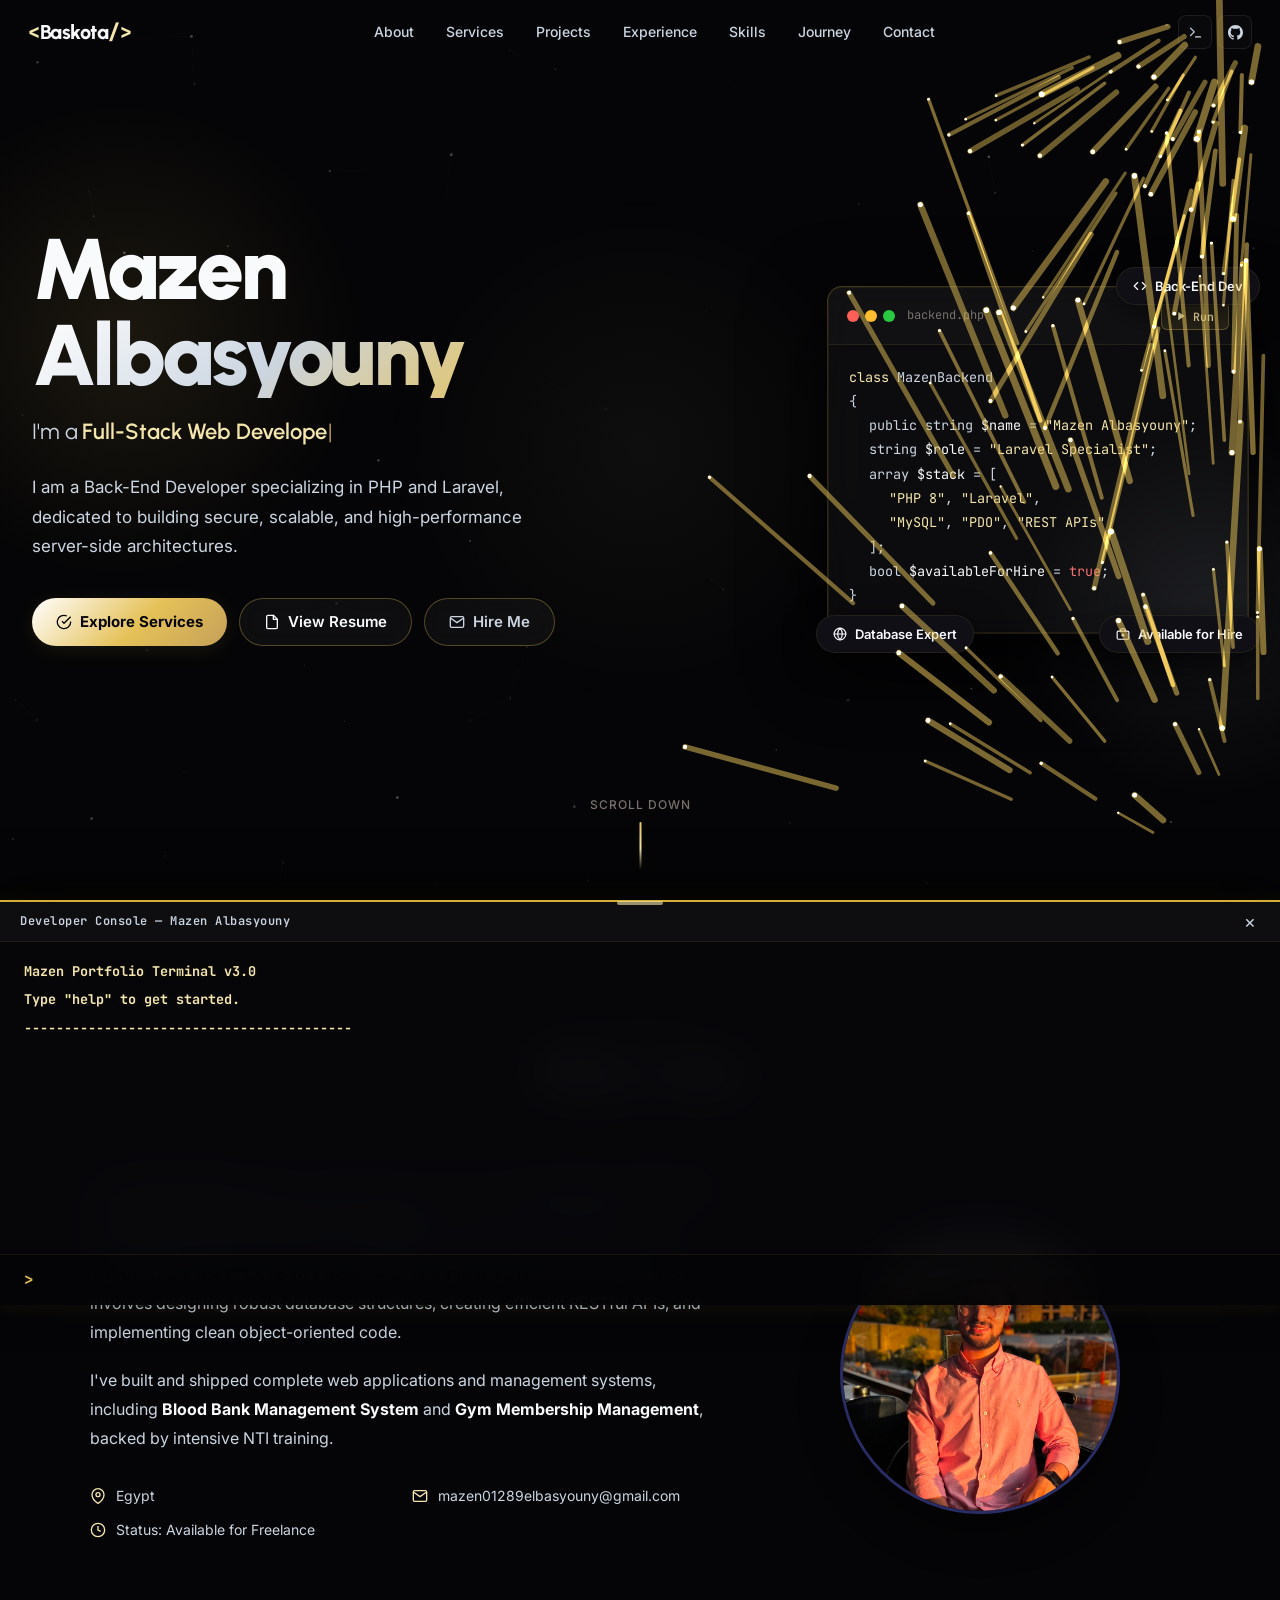
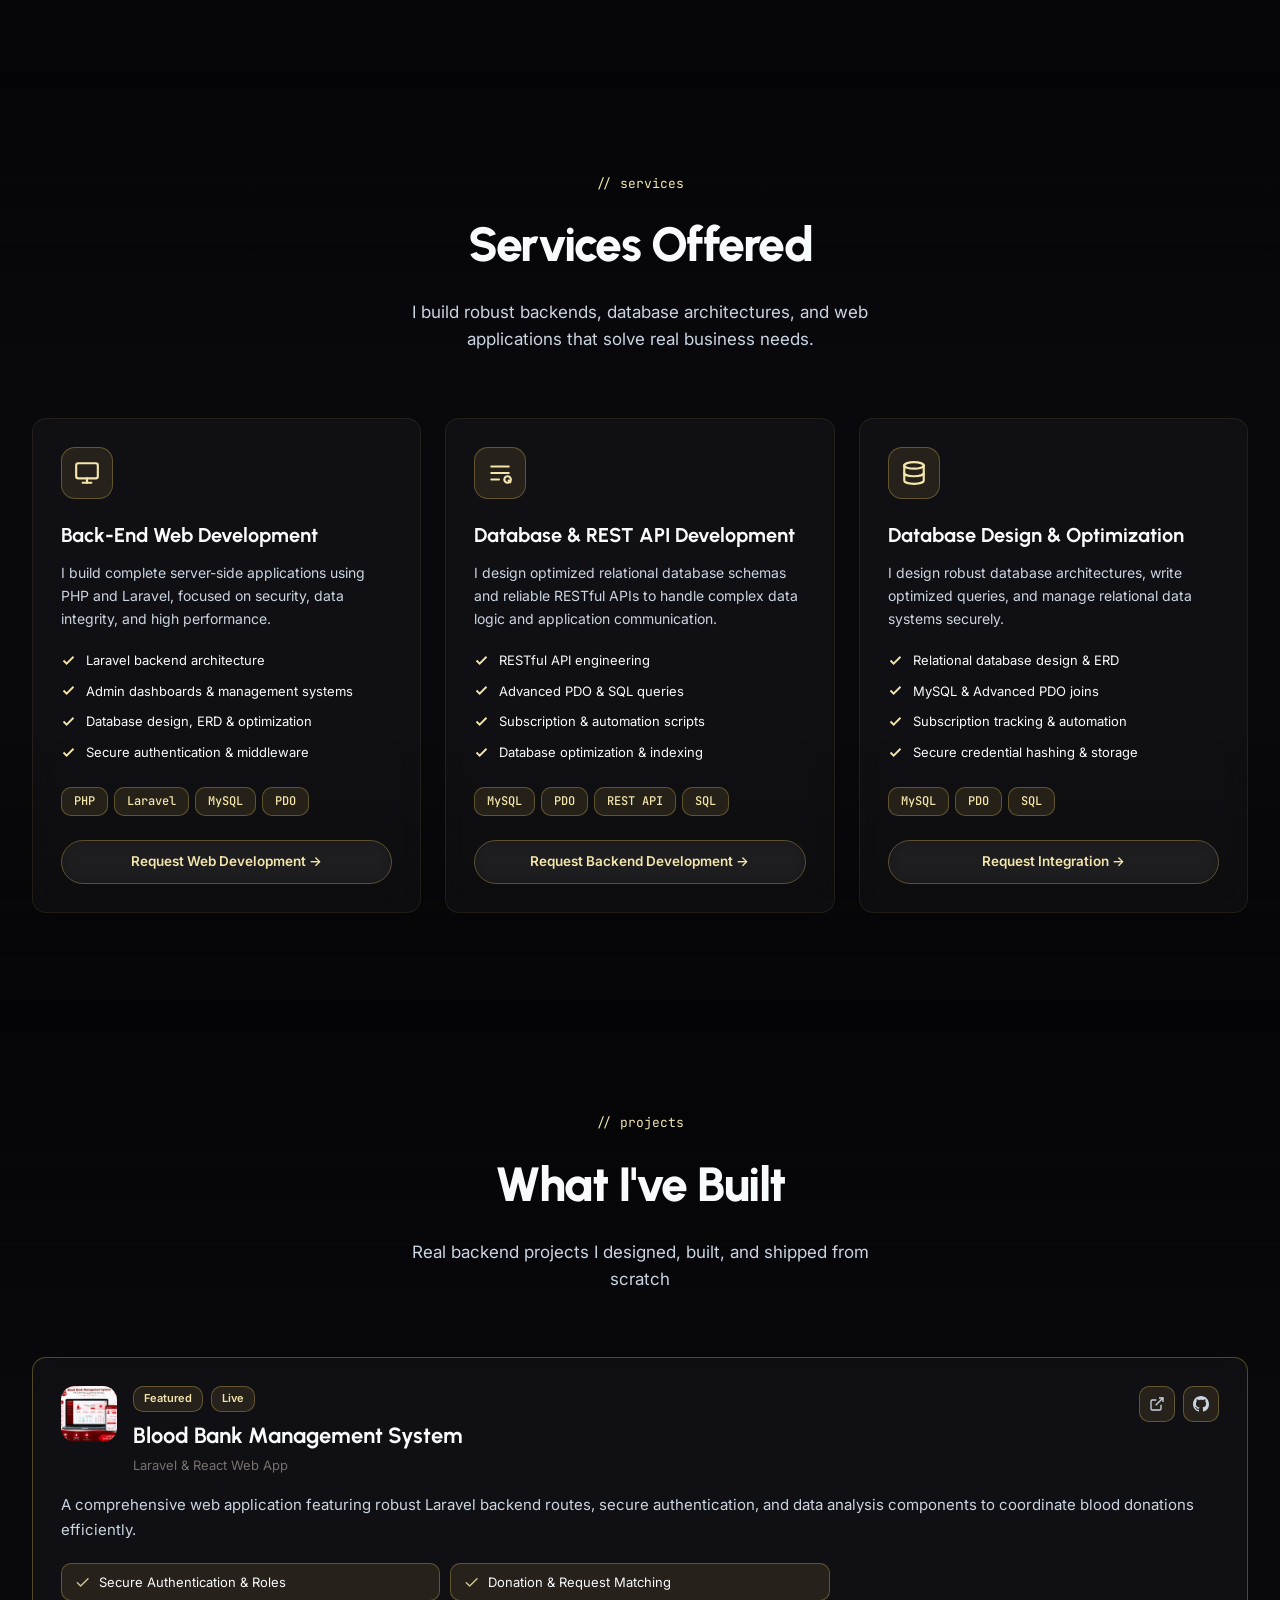
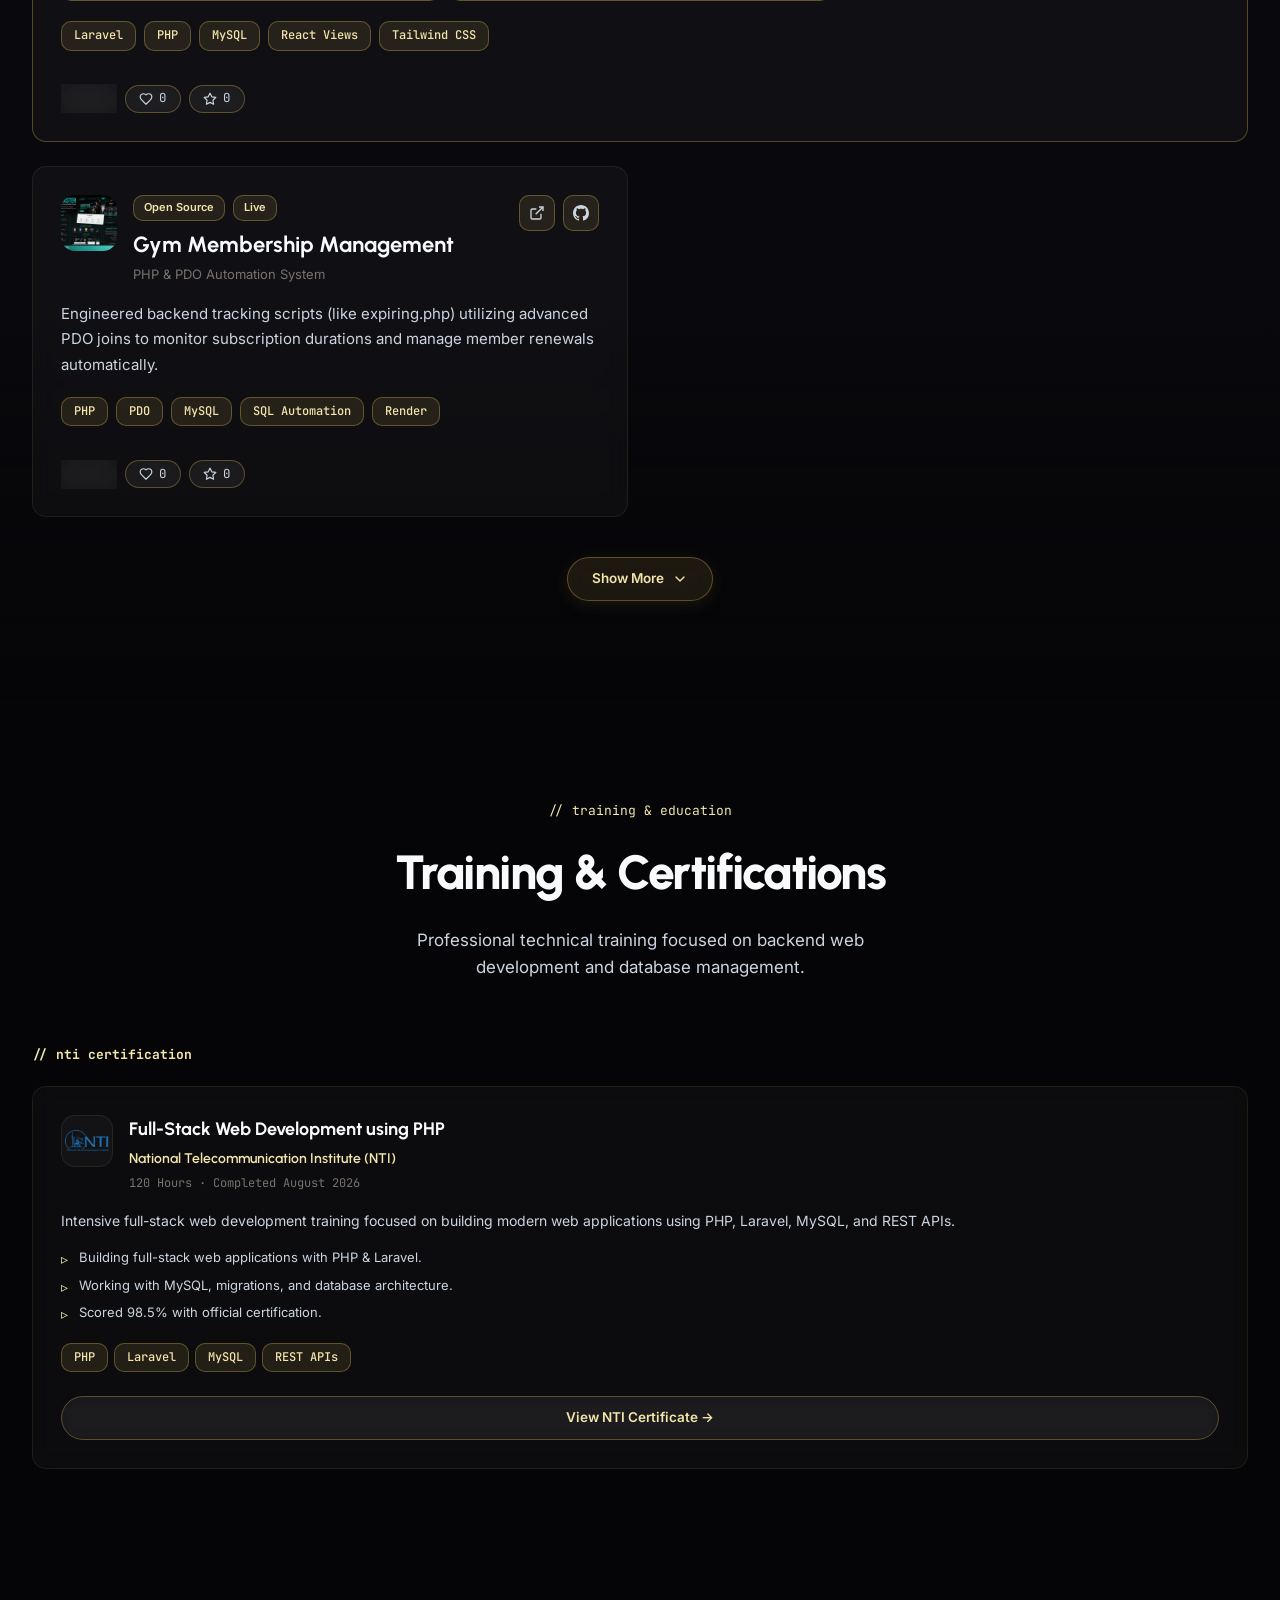
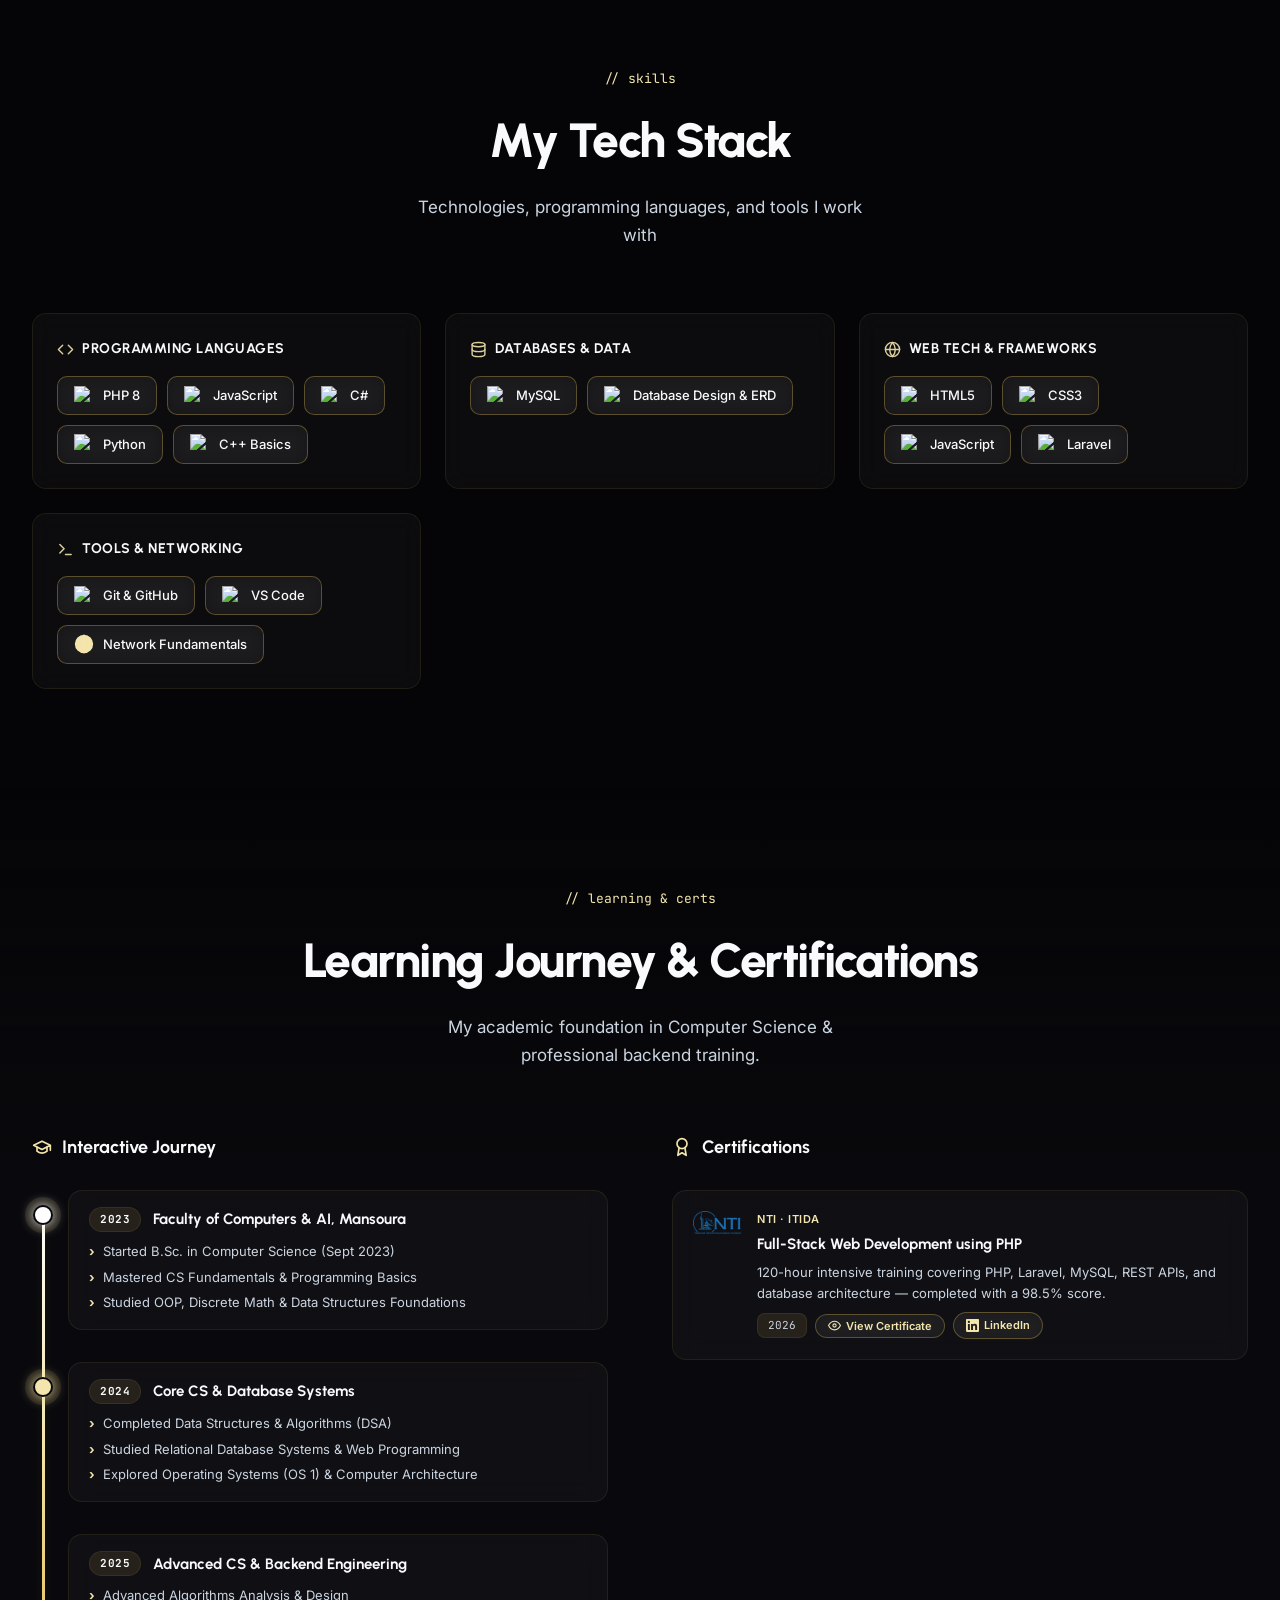
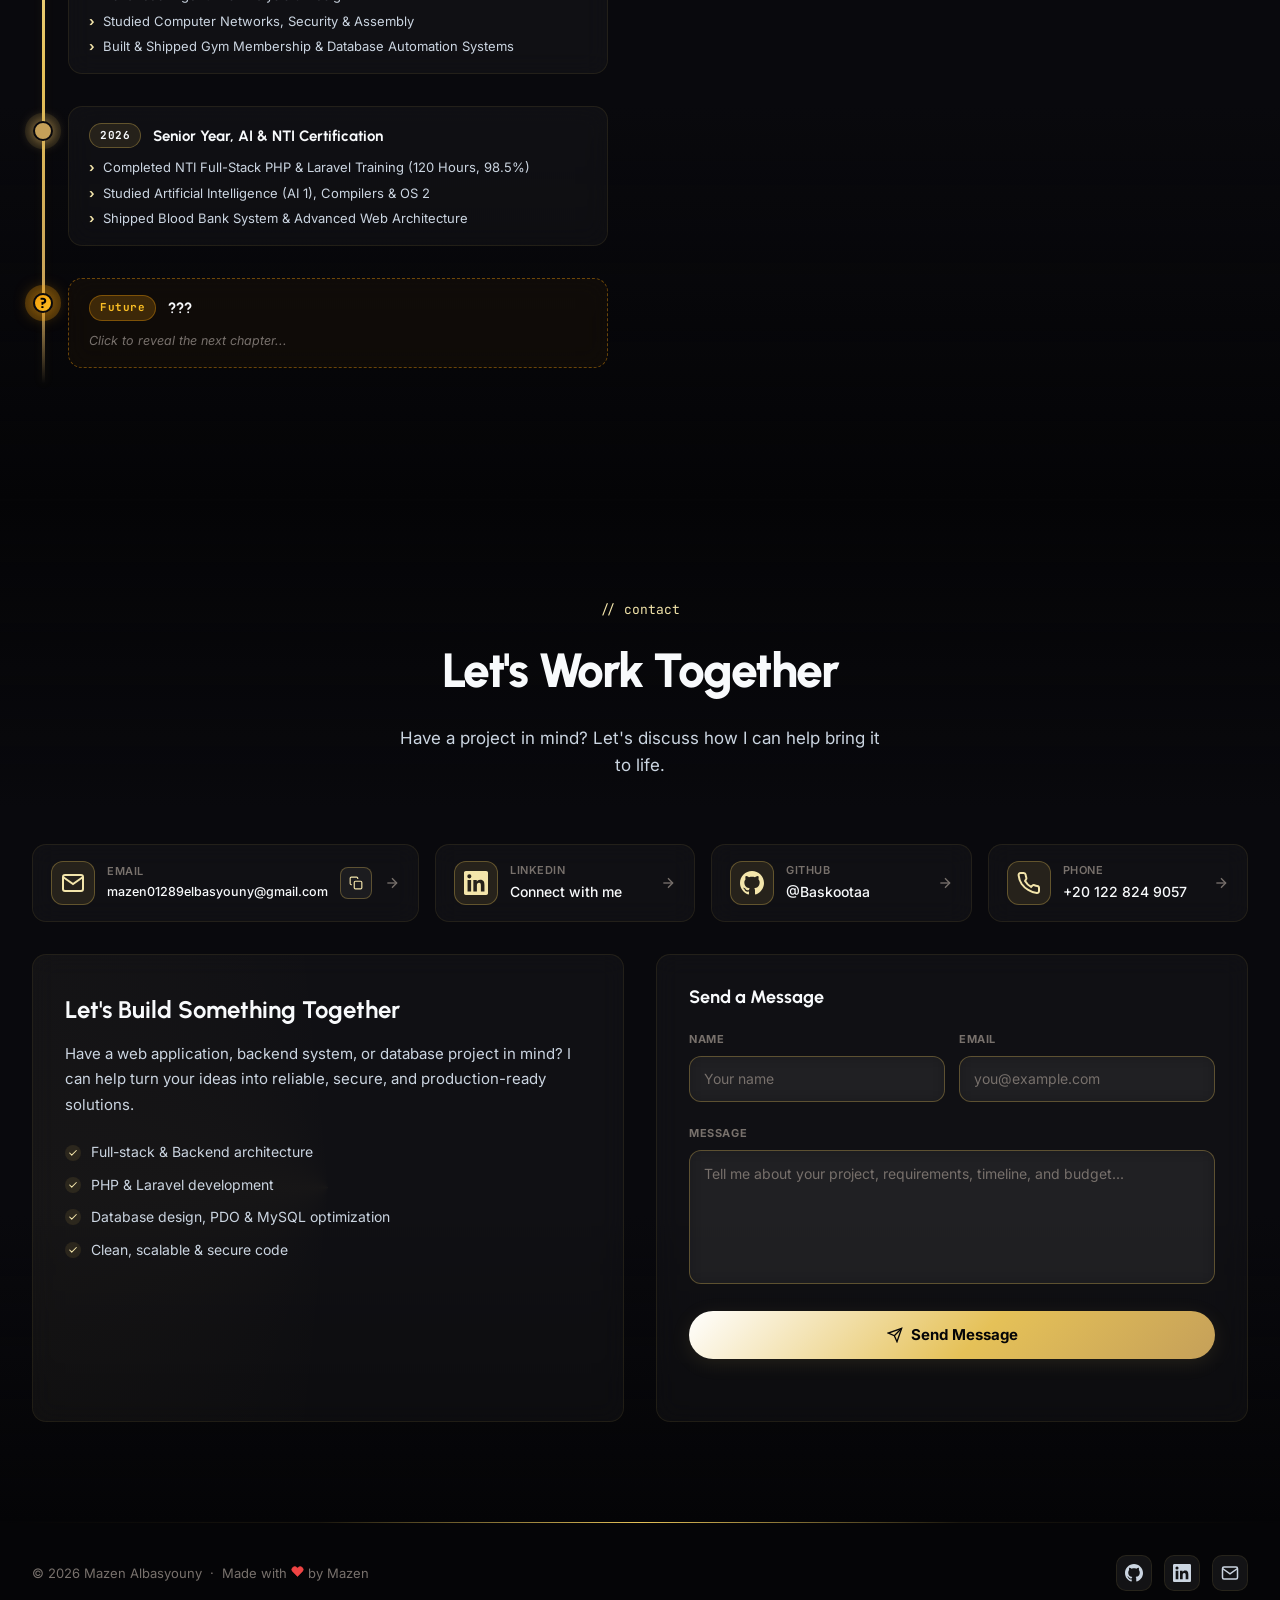
==== commit 751126de: "Mazen portfolio deployment" ====
--- a/index.html
+++ b/index.html
@@ -212,7 +212,7 @@
           <svg width="16" height="16" viewBox="0 0 24 24" fill="none" stroke="currentColor" stroke-width="2"><path d="M22 11.08V12a10 10 0 1 1-5.93-9.14"/><polyline points="22 4 12 14.01 9 11.01"/></svg>
           Explore Services
         </a>
-        <a href="Mazen_Albasyouny_CV_Readable.pdf" target="_blank" class="btn btn-secondary" id="download-cv-btn">
+        <a href="Mazen Elbasyouny - CV.pdf" target="_blank" class="btn btn-secondary" id="download-cv-btn">
           <svg width="16" height="16" viewBox="0 0 24 24" fill="none" stroke="currentColor" stroke-width="2" stroke-linecap="round" stroke-linejoin="round"><path d="M14 2H6a2 2 0 0 0-2 2v16a2 2 0 0 0 2 2h12a2 2 0 0 0 2-2V8z"/><polyline points="14 2 14 8 20 8"/></svg>
           View Resume
         </a>
@@ -526,7 +526,7 @@
               <p class="project-type">PHP &amp; PDO Automation System</p>
             </div>
             <div class="project-links">
-              <a href="https://gym-master-q1eu.onrender.com/" target="_blank" class="plink" title="Live Site" id="gym-master-live">
+              <a href="https://gym-master.great-site.net/" target="_blank" class="plink" title="Live Site" id="gym-master-live">
                 <svg width="16" height="16" viewBox="0 0 24 24" fill="none" stroke="currentColor" stroke-width="2"><path d="M18 13v6a2 2 0 0 1-2 2H5a2 2 0 0 1-2-2V8a2 2 0 0 1 2-2h6"/><polyline points="15 3 21 3 21 9"/><line x1="10" y1="14" x2="21" y2="3"/></svg>
               </a>
               <a href="https://github.com/Baskootaa" target="_blank" class="plink" title="Source Code" id="gym-master-github">
